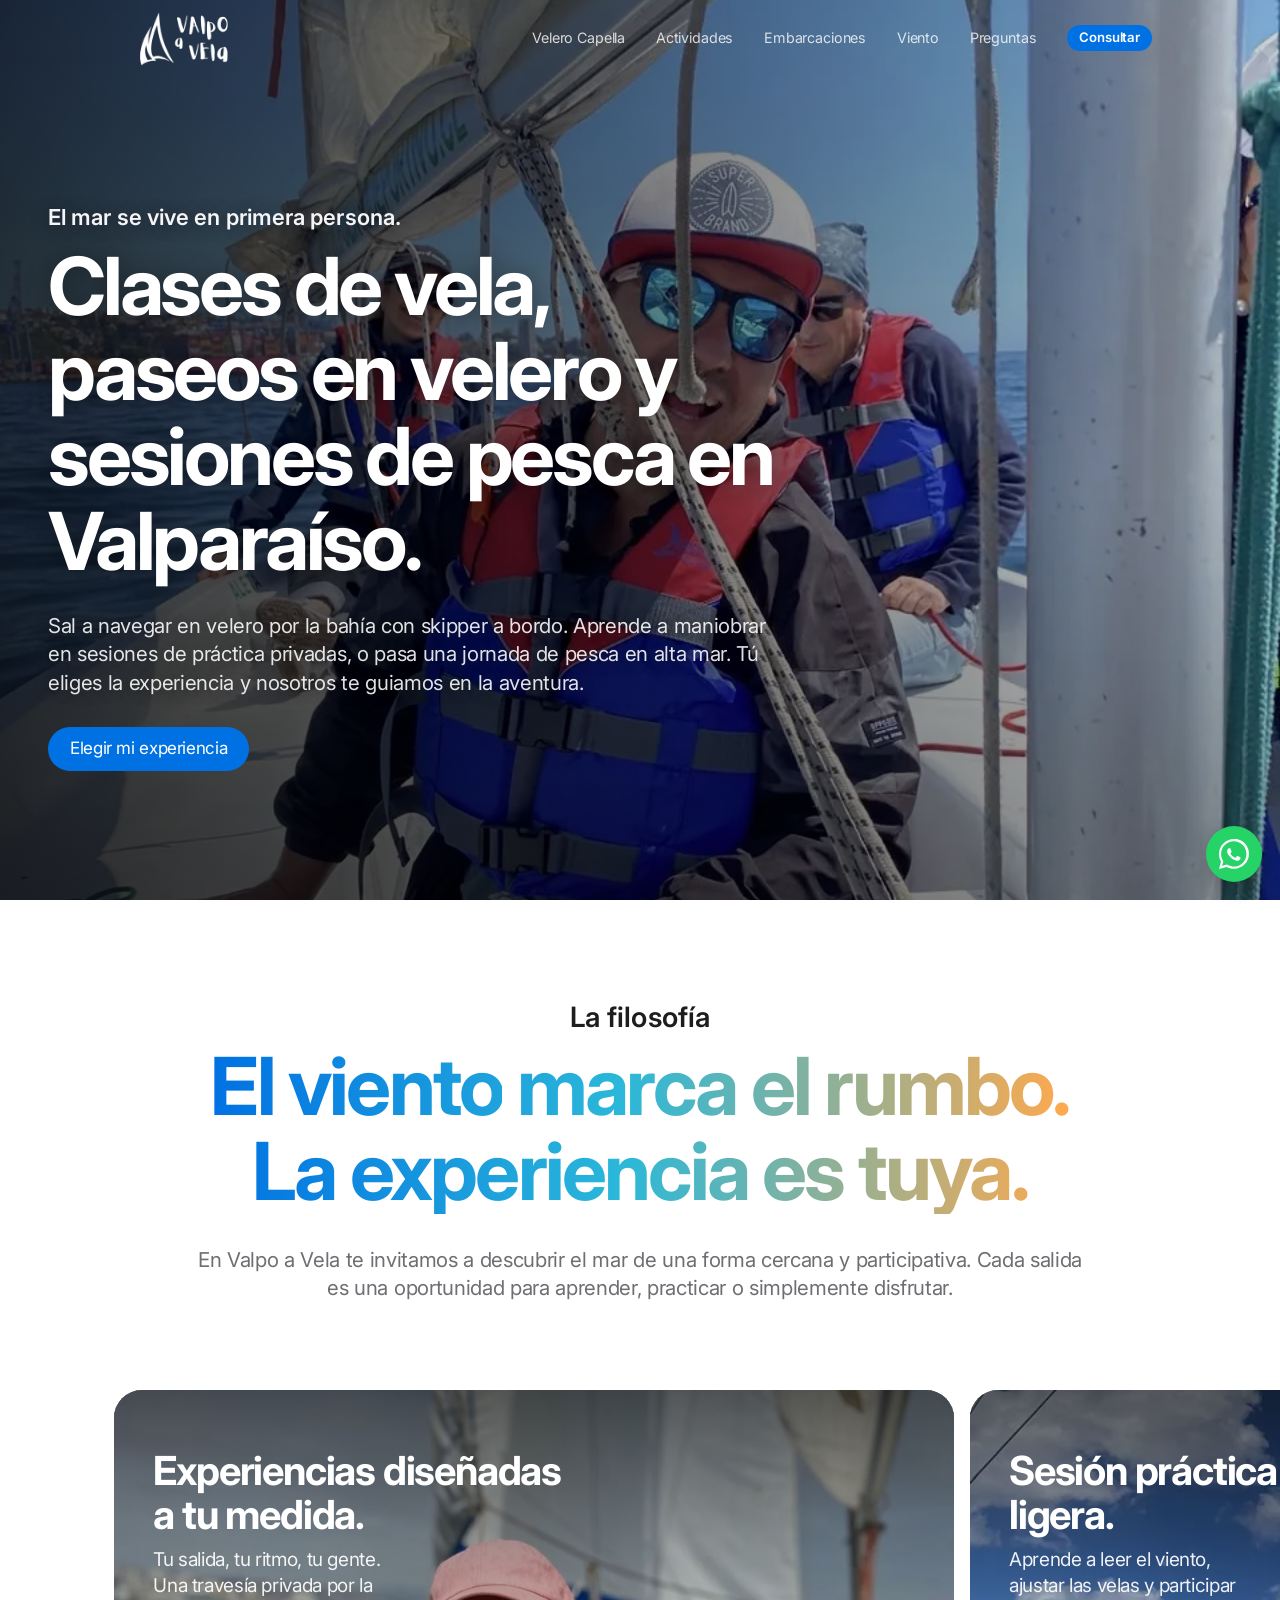
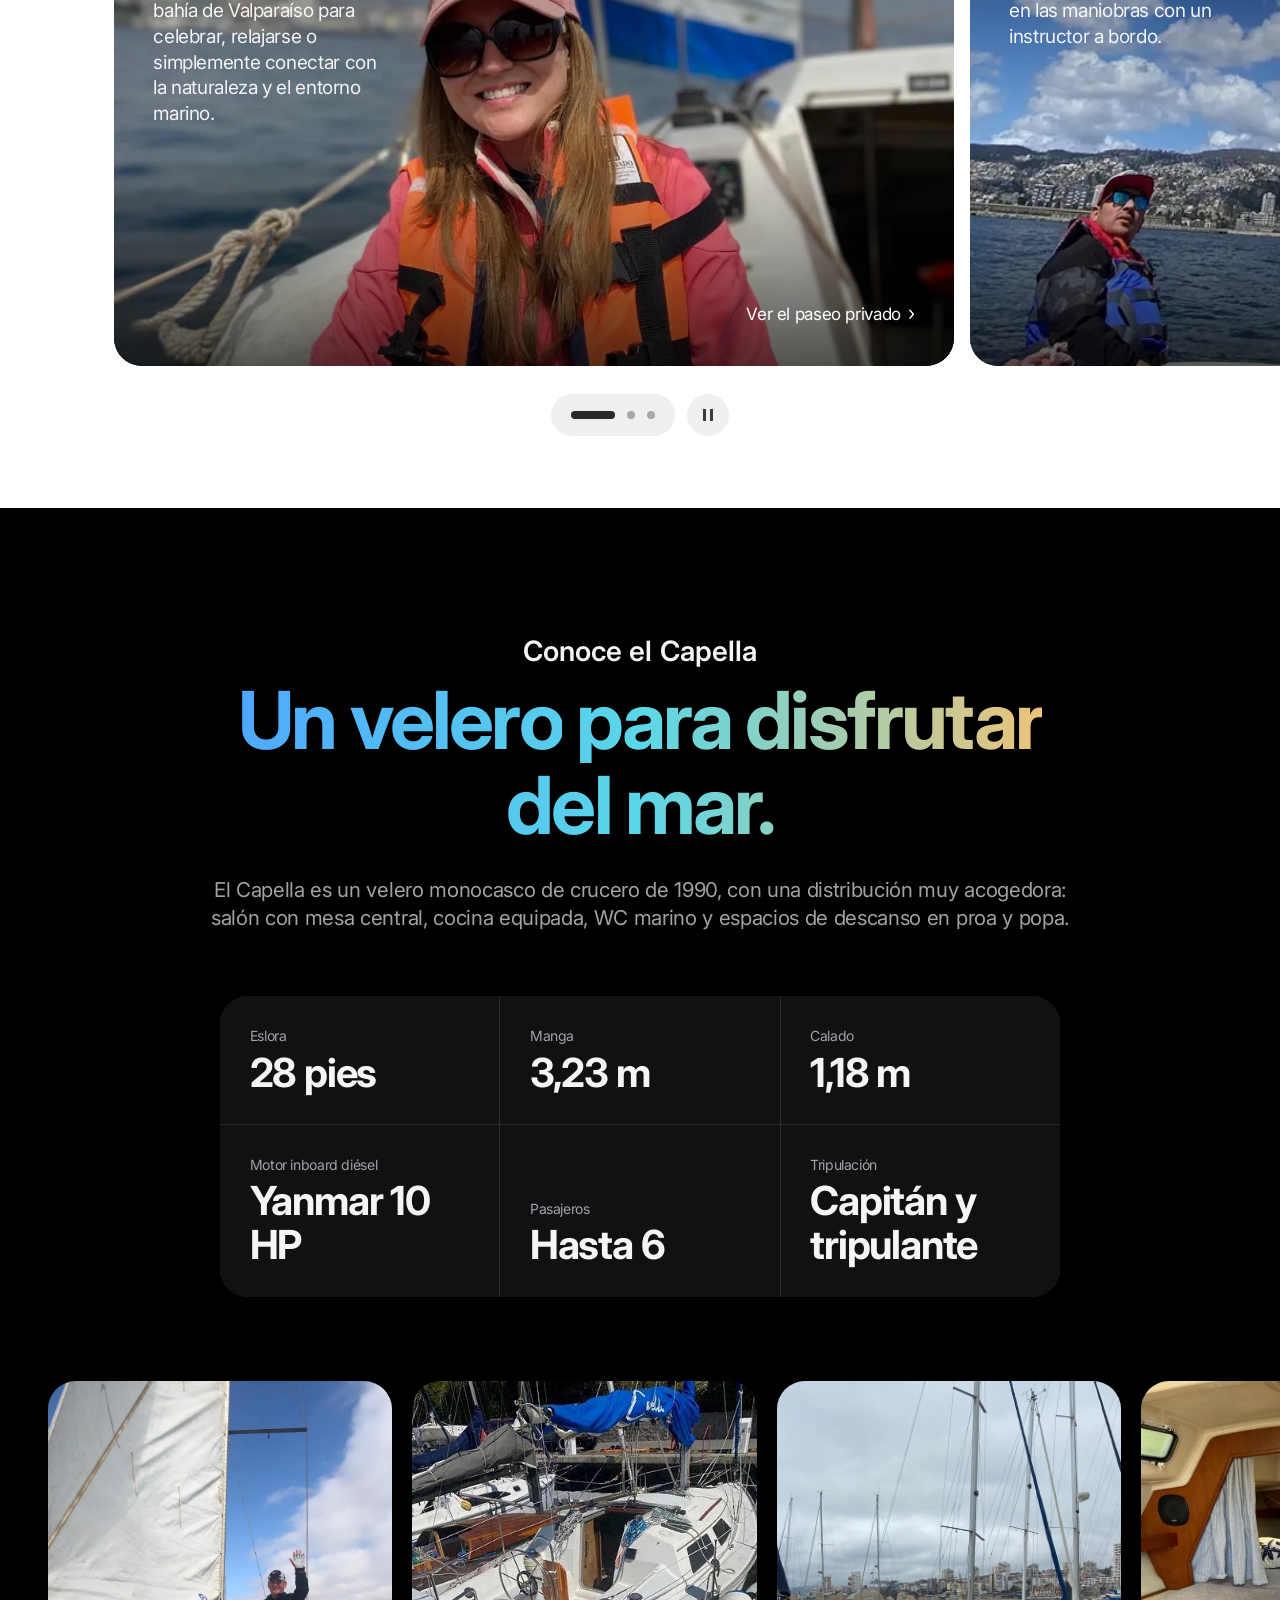
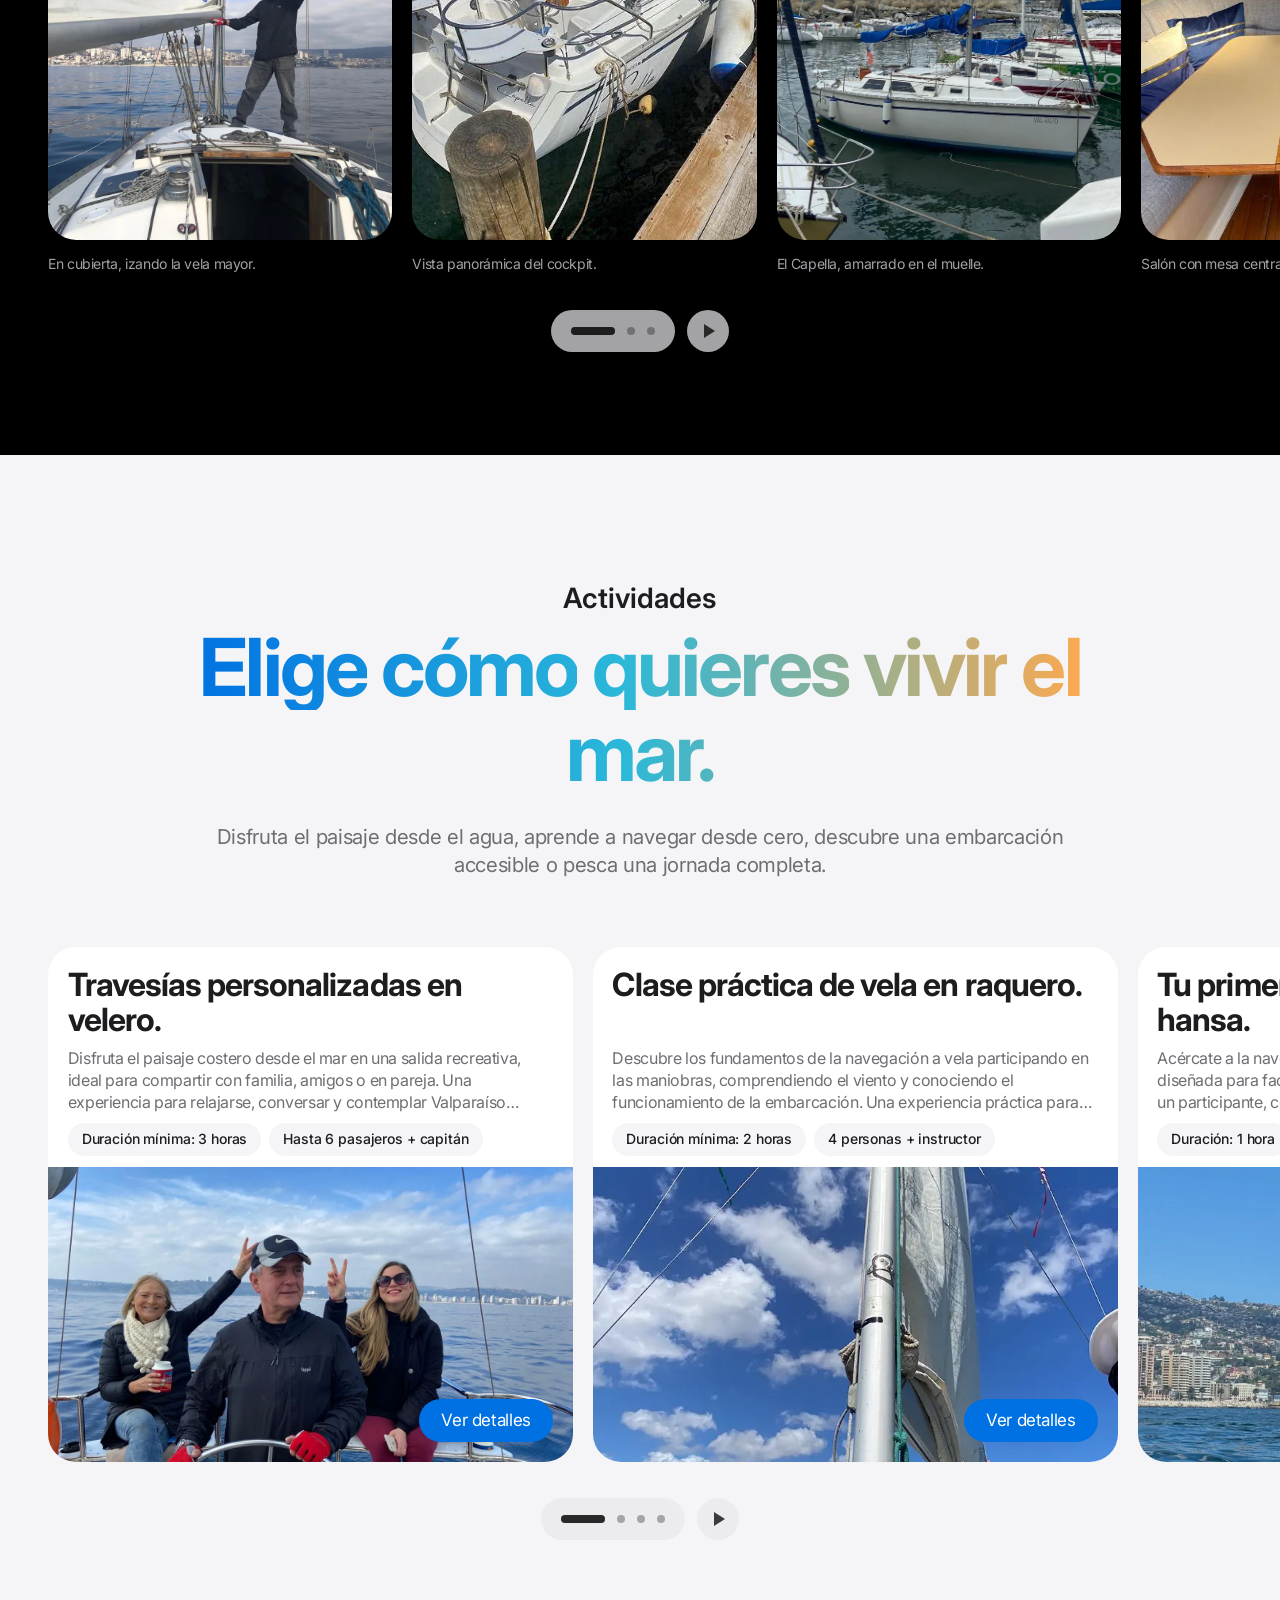
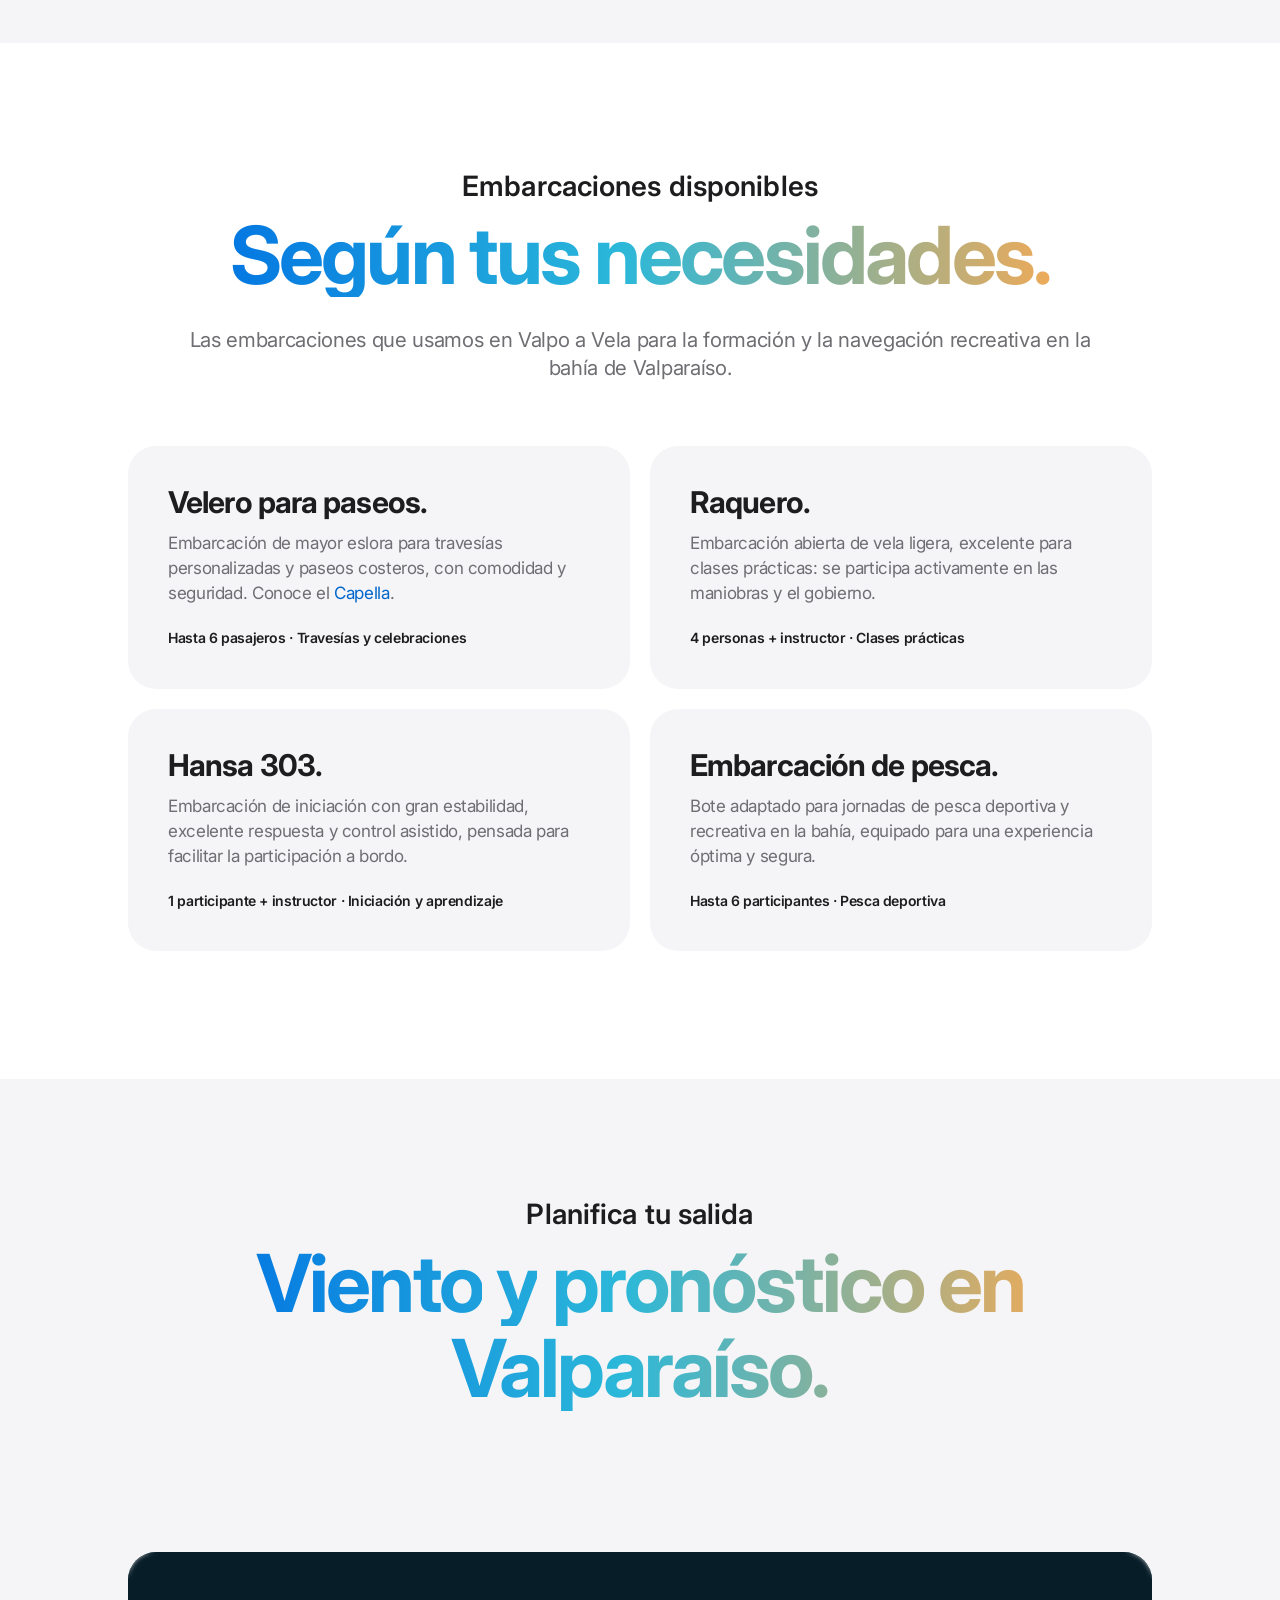
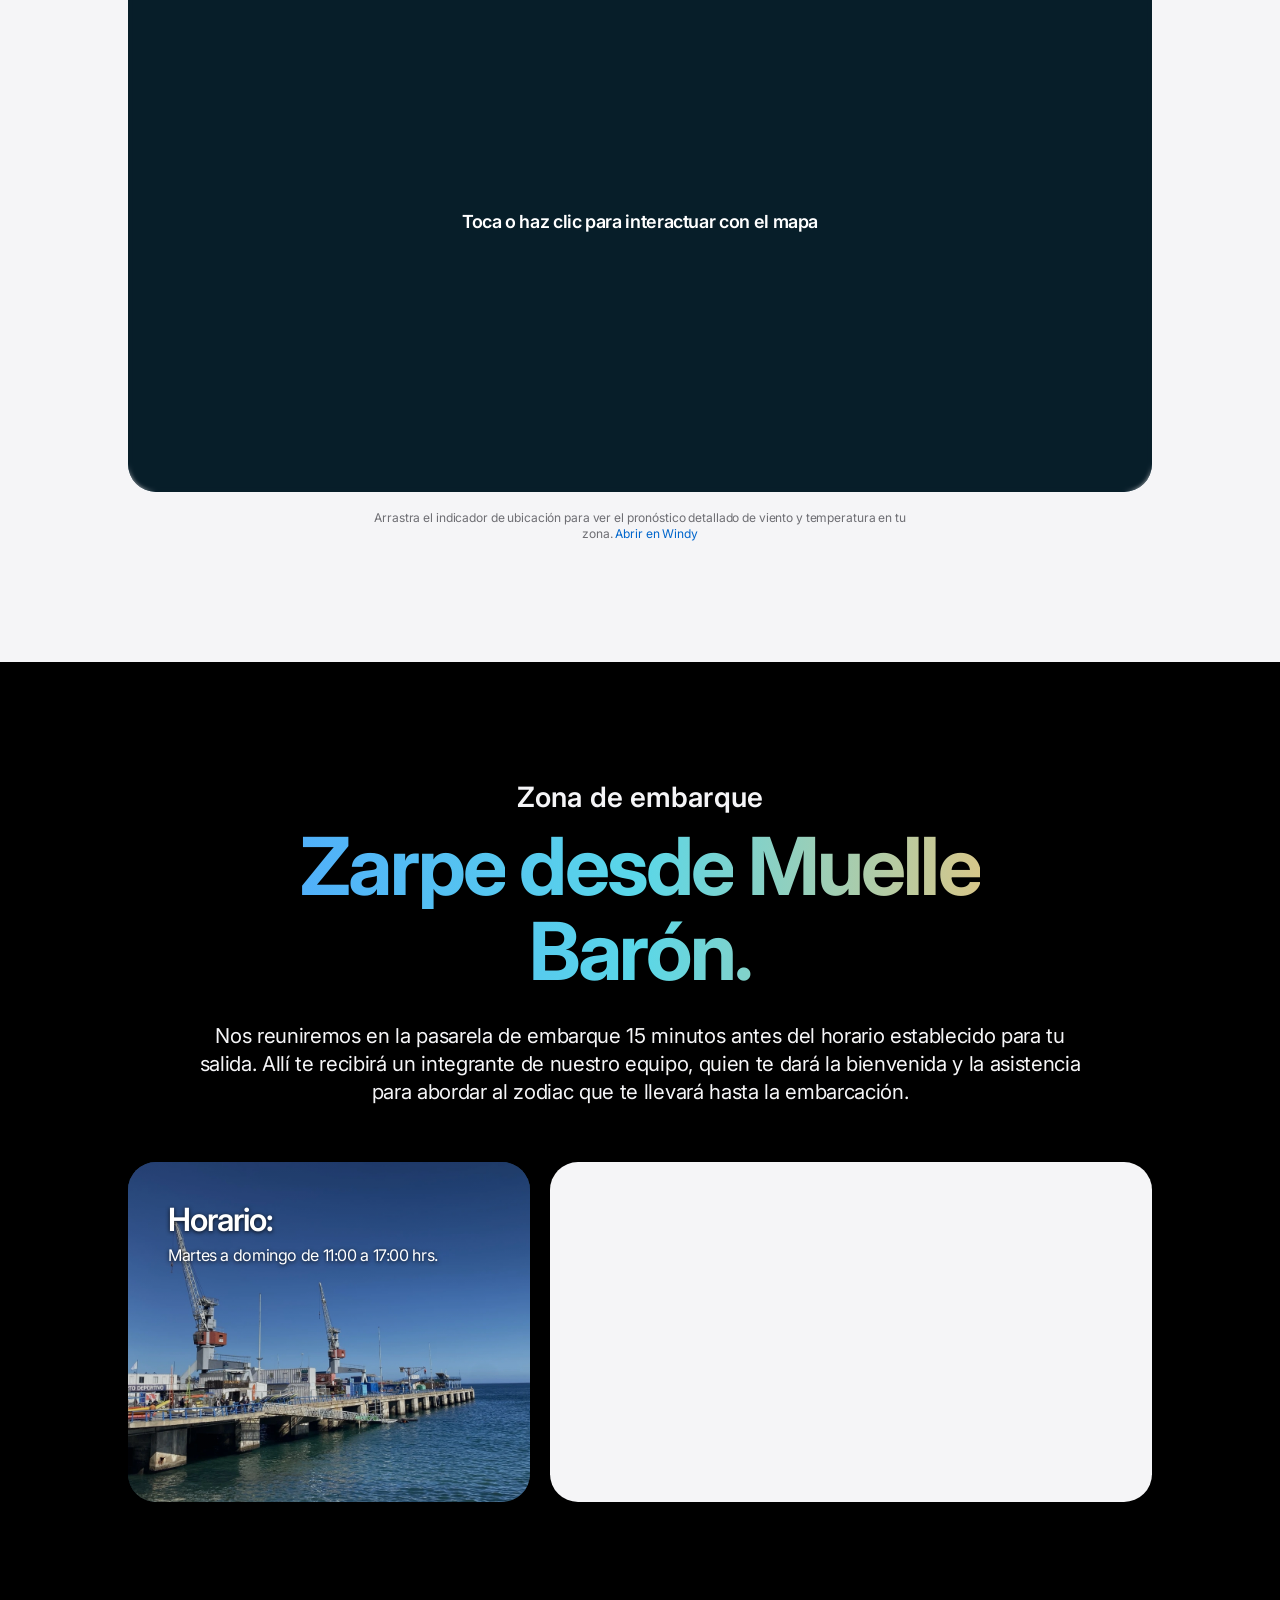
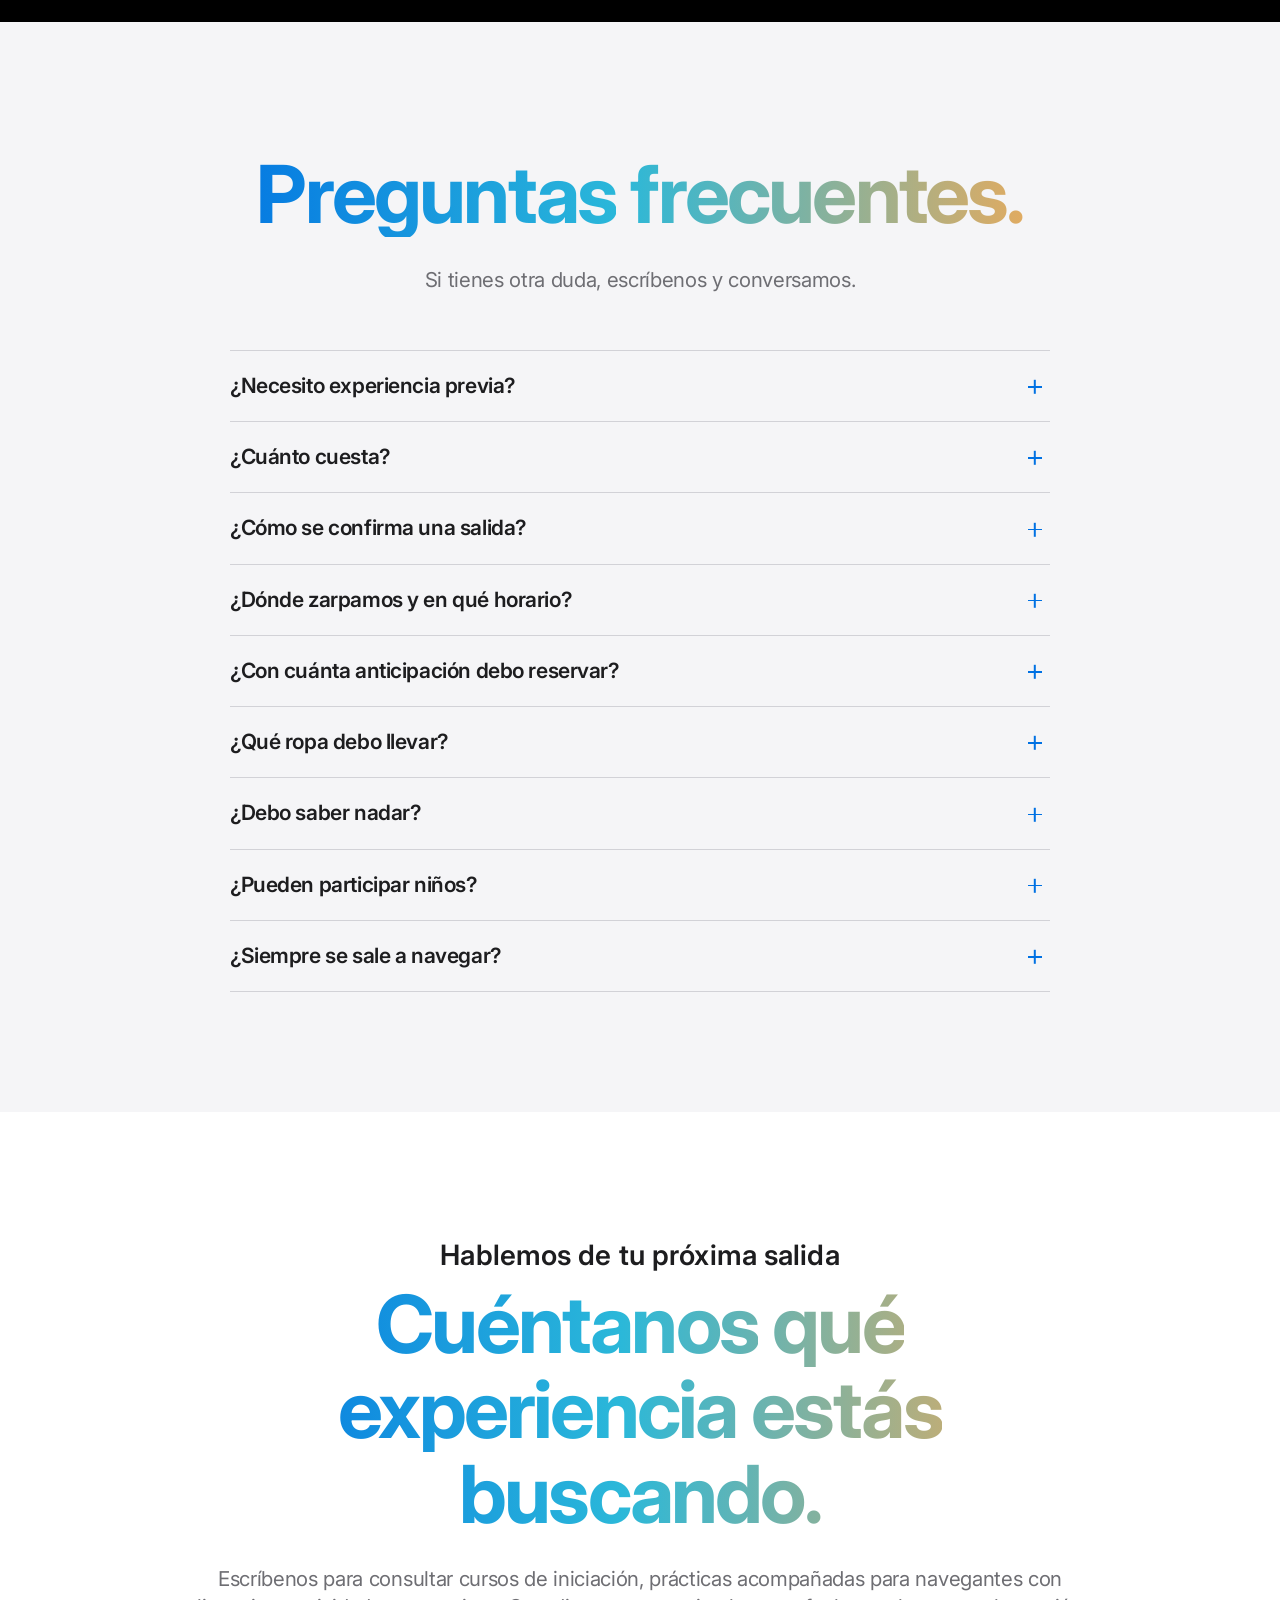
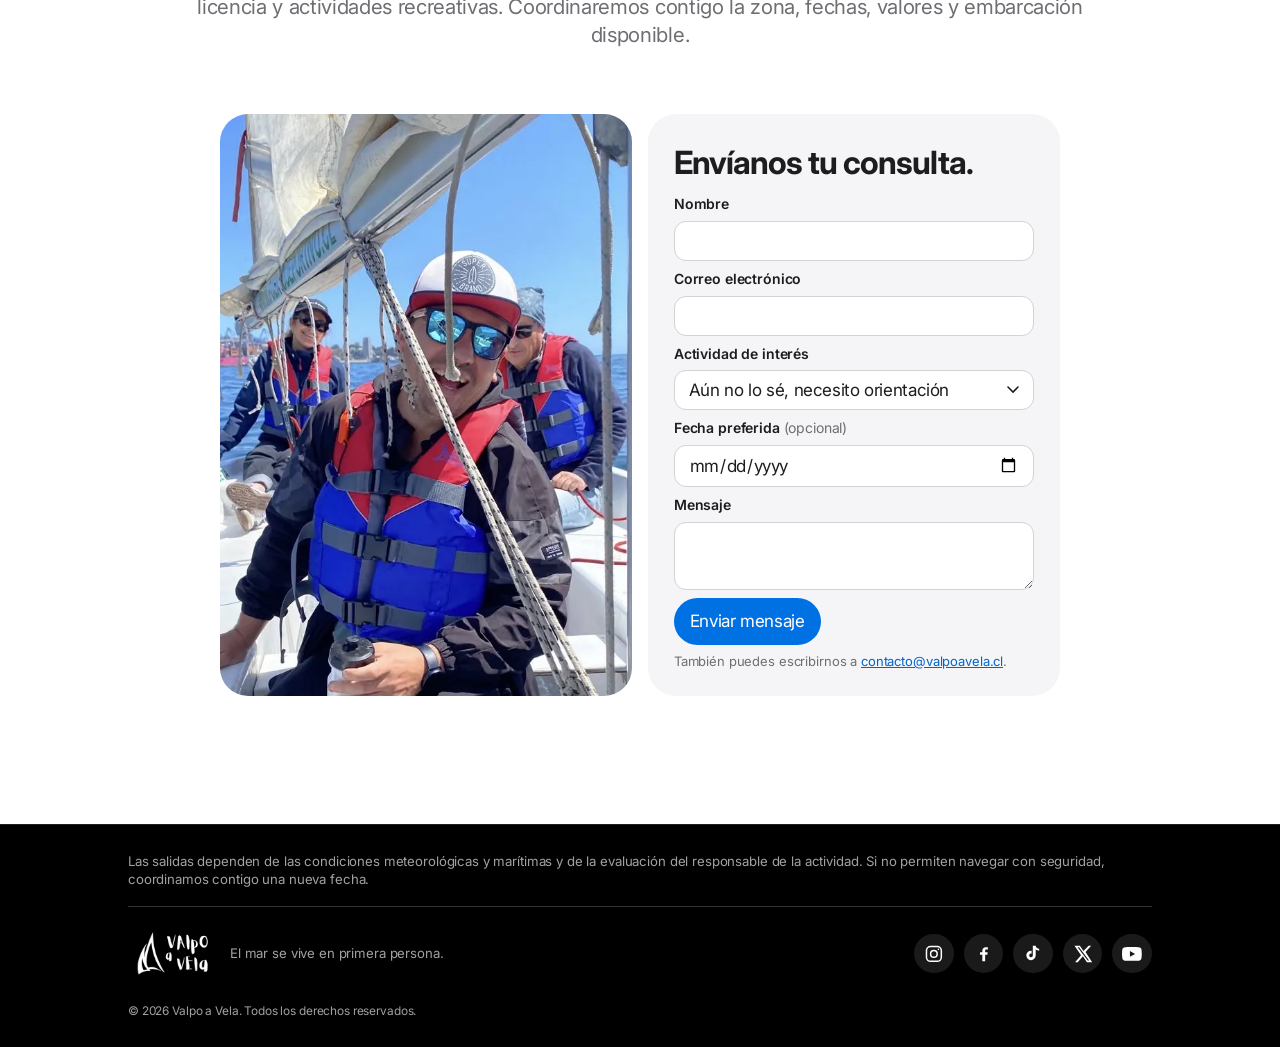
==== index.html @ 7bfa58c9 "ver14.1-SEO-paginas-separadas" ====
<!doctype html>
<html lang="es">
  <head>
    <!-- Google tag (gtag.js) -->
    <script
      async
      src="https://www.googletagmanager.com/gtag/js?id=G-HR84KEQXGP"
    ></script>
    <script>
      window.dataLayer = window.dataLayer || [];
      function gtag() {
        dataLayer.push(arguments);
      }
      gtag("js", new Date());
      gtag("config", "G-HR84KEQXGP");
    </script>
    <meta charset="utf-8" />
    <meta
      name="viewport"
      content="width=device-width, initial-scale=1, viewport-fit=cover"
    />
    <script>
      if (location.hash === "#contacto") {
        const root = document.documentElement;
        root.style.scrollBehavior = "auto";
        window.addEventListener(
          "pageshow",
          function () {
            if (location.hash === "#contacto") {
              document
                .getElementById("contacto")
                .scrollIntoView({ behavior: "instant" });
            }
            requestAnimationFrame(function () {
              root.style.removeProperty("scroll-behavior");
            });
          },
          { once: true },
        );
      }
    </script>
    <meta name="theme-color" content="#ffffff" />
    <meta
      name="description"
      content="Experiencias a vela en Valparaíso: clases prácticas en raquero, navegación acompañada para patrones, paseos recreativos y pesca. Zarpe desde Muelle Barón."
    />
    <link rel="preconnect" href="https://fonts.googleapis.com" />
    <link rel="preconnect" href="https://fonts.gstatic.com" crossorigin />
    <link
      href="https://fonts.googleapis.com/css2?family=Inter:wght@400;500;600;700&display=swap"
      rel="stylesheet"
    />
    <link rel="stylesheet" href="style.css" />
    <title>Valpo a Vela | Clases de vela y paseos en Valparaíso</title>
    <link rel="canonical" href="https://valpoavela.cl/" />
    <meta
      property="og:title"
      content="Valpo a Vela | Clases de vela y paseos en Valparaíso"
    />
    <meta
      property="og:description"
      content="Experiencias a vela en Valparaíso: clases prácticas en raquero, navegación acompañada para patrones, paseos recreativos y pesca. Zarpe desde Muelle Barón."
    />
    <meta property="og:type" content="website" />
    <meta property="og:url" content="https://valpoavela.cl/" />
    <meta
      property="og:image"
      content="https://valpoavela.cl/fotos/portada.webp"
    />
    <meta property="og:locale" content="es_CL" />
    <meta name="twitter:card" content="summary_large_image" />
    <script type="application/ld+json">
      {
        "@context": "https://schema.org",
        "@type": "LocalBusiness",
        "@id": "https://valpoavela.cl/#valpo-a-vela",
        "name": "Valpo a Vela",
        "description": "Experiencias a vela en Valparaíso: clases prácticas en raquero, navegación acompañada para patrones, paseos recreativos y pesca. Zarpe desde Muelle Barón.",
        "url": "https://valpoavela.cl/",
        "email": "contacto@valpoavela.cl",
        "telephone": "+56993145696",
        "address": {
          "@type": "PostalAddress",
          "streetAddress": "Muelle Barón",
          "addressLocality": "Valparaíso",
          "addressCountry": "CL"
        },
        "openingHours": "Tu-Su 11:00-17:00",
        "image": "https://valpoavela.cl/fotos/portada.webp",
        "hasOfferCatalog": {
          "@type": "OfferCatalog",
          "name": "Actividades de Valpo a Vela",
          "itemListElement": [
            {
              "@type": "Offer",
              "itemOffered": { "@type": "Service", "name": "Paseo en velero" }
            },
            {
              "@type": "Offer",
              "itemOffered": { "@type": "Service", "name": "Clase en raquero" }
            },
            {
              "@type": "Offer",
              "itemOffered": {
                "@type": "Service",
                "name": "Experiencia en Hansa"
              }
            },
            {
              "@type": "Offer",
              "itemOffered": { "@type": "Service", "name": "Pesca deportiva" }
            },
            {
              "@type": "Offer",
              "itemOffered": { "@type": "Service", "name": "Práctica asistida" }
            }
          ]
        }
      }
    </script>
    <link rel="icon" type="image/png" sizes="64x64" href="fotos/favicon.png" />
    <link rel="apple-touch-icon" href="fotos/favicon.png" />
  </head>
  <body>
    <a class="skip" href="#contenido">Saltar al contenido</a>

    <!-- NAVEGACIÓN -->
    <header class="nav" id="nav">
      <div class="nav-in">
        <a class="nav-brand" href="#inicio" aria-label="Valpo a Vela, inicio">
          <img
            src="fotos/vela.webp"
            alt="Valpo a Vela"
            width="1024"
            height="512"
            decoding="async"
          />
        </a>
        <nav class="nav-links" aria-label="Principal">
          <a href="#capella">Velero Capella</a>
          <a href="#actividades">Actividades</a>
          <a href="#embarcaciones">Embarcaciones</a>
          <a href="#clima">Viento</a>
          <a href="#preguntas">Preguntas</a>
          <a class="pill pill-sm" href="#contacto">Consultar</a>
        </nav>
        <button
          class="nav-toggle"
          id="navToggle"
          type="button"
          aria-expanded="false"
          aria-controls="drawer"
          aria-label="Abrir menú"
        >
          <span></span><span></span>
        </button>
      </div>
    </header>
    <div class="drawer" id="drawer" hidden>
      <a href="#capella">Velero Capella</a>
      <a href="#actividades">Actividades</a>
      <a href="#embarcaciones">Embarcaciones</a>
      <a href="#clima">Viento</a>
      <a href="#preguntas">Preguntas frecuentes</a>
      <a href="#contacto">Contacto</a>
    </div>

    <main id="contenido" tabindex="-1">
      <!-- PORTADA -->
      <section class="hero" id="inicio">
        <div class="hero-text">
          <p class="eyebrow rv">El mar se vive en primera persona.</p>
          <h1 class="grad rv" style="--d: 1">
            Clases de vela, paseos en velero y sesiones de pesca en Valparaíso.
          </h1>
          <p class="lede rv" style="--d: 2">
            Sal a navegar en velero por la bahía con skipper a bordo. Aprende a
            maniobrar en sesiones de práctica privadas, o pasa una jornada de
            pesca en alta mar. Tú eliges la experiencia y nosotros te guiamos en
            la aventura.
          </p>
          <p class="hero-links rv" style="--d: 3">
            <a class="pill" href="#actividades">Elegir mi experiencia</a>
          </p>
        </div>
        <div class="hero-media" id="heroMedia">
          <video
            class="hero-video"
            autoplay
            loop
            muted
            playsinline
            preload="metadata"
            poster="fotos/portada.webp"
            aria-hidden="true"
          >
            <source src="videos/video-web.mp4" type="video/mp4" />
          </video>
        </div>
      </section>

      <!-- DESTACADOS (carrusel) -->
      <section class="highlights" id="destacados" aria-labelledby="hl-title">
        <!-- FILOSOFÍA -->
        <section class="statement" id="filosofia">
          <p class="eyebrow rv">La filosofía</p>
          <p class="statement-text grad" id="statementText">
            El viento marca el rumbo.<br class="statement-break" />
            La experiencia es tuya.
          </p>
          <p class="lede center rv">
            En Valpo a Vela te invitamos a descubrir el mar de una forma cercana
            y participativa. Cada salida es una oportunidad para aprender,
            practicar o simplemente disfrutar.
          </p>
        </section>
        <div
          class="hl-track"
          id="hlTrack"
          tabindex="0"
          aria-label="Experiencias destacadas"
        >
          <article class="hl-card" aria-label="1 de 3">
            <img
              class="hl-charter-photo"
              src="fotos/capella-02.webp"
              alt="Pasajera disfrutando un paseo en velero por la bahía"
              width="960"
              height="1280"
              loading="eager"
              decoding="async"
            />
            <div class="hl-text">
              <h3 class="hl-title-charter">
                <span class="hl-title-charter-start"
                  >Experiencias <span>diseñadas</span></span
                >
                <span class="hl-title-charter-end">a tu medida.</span>
              </h3>
              <p>
                Tu salida, tu ritmo, tu gente. Una travesía privada por la bahía
                de Valparaíso para celebrar, relajarse o simplemente conectar
                con la naturaleza y el entorno marino.
              </p>
              <a class="arrow-link light" href="/paseo-en-velero/"
                >Ver el paseo privado</a
              >
            </div>
          </article>
          <article class="hl-card" aria-label="2 de 3">
            <img
              class="hl-raquero-photo"
              src="fotos/practicando-1.webp"
              alt="Alumnos con chaleco a bordo del raquero"
              width="720"
              height="1280"
              loading="eager"
              decoding="async"
            />
            <div class="hl-text">
              <h3>Sesión práctica de vela ligera.</h3>
              <p>
                Aprende a leer el viento, ajustar las velas y participar en las
                maniobras con un instructor a bordo.
              </p>
              <a class="arrow-link light" href="/clase-de-vela/"
                >Ver la clase práctica</a
              >
            </div>
          </article>
          <article class="hl-card" aria-label="3 de 3">
            <img
              src="fotos/pesca-deportiva.webp"
              alt="Pasajera a bordo con el mar abierto de la bahía al fondo"
              width="768"
              height="1024"
              loading="eager"
              decoding="async"
            />
            <div class="hl-text">
              <h3>Lanza tu línea con pescadores de la zona.</h3>
              <p>
                Vive una jornada de pesca grupal en Valparaíso, guiada por un
                capitán que sabe dónde y cuándo pican. Más tiempo pescando,
                menos tiempo buscando.
              </p>
              <a class="arrow-link light" href="/pesca-deportiva/"
                >Ver salidas de pesca</a
              >
            </div>
          </article>
        </div>
        <div class="hl-controls">
          <div
            class="hl-dots"
            id="hlDots"
            role="tablist"
            aria-label="Elegir experiencia"
          ></div>
          <button
            class="hl-play"
            id="hlPlay"
            type="button"
            aria-label="Pausar reproducción automática"
          >
            <span></span>
          </button>
        </div>
      </section>

      <!-- CAPELLA -->
      <section class="feature dark" id="capella">
        <header class="sec-head">
          <p class="eyebrow rv">Conoce el Capella</p>
          <h2 class="grad rv" style="--d: 1">
            Un velero para disfrutar del mar.
          </h2>
          <p class="lede rv" style="--d: 2">
            El Capella es un velero monocasco de crucero de 1990, con una
            distribución muy acogedora: salón con mesa central, cocina equipada,
            WC marino y espacios de descanso en proa y popa.
          </p>
        </header>
        <dl class="specs">
          <div class="rv">
            <dd>28 pies</dd>
            <dt>Eslora</dt>
          </div>
          <div class="rv" style="--d: 1">
            <dd>3,23 m</dd>
            <dt>Manga</dt>
          </div>
          <div class="rv" style="--d: 2">
            <dd>1,18 m</dd>
            <dt>Calado</dt>
          </div>
          <div class="rv" style="--d: 3">
            <dd>Yanmar 10 HP</dd>
            <dt>Motor inboard diésel</dt>
          </div>
          <div class="rv" style="--d: 4">
            <dd>Hasta 6</dd>
            <dt>Pasajeros</dt>
          </div>
          <div class="rv" style="--d: 5">
            <dd>Capitán y tripulante</dd>
            <dt>Tripulación</dt>
          </div>
        </dl>
        <div class="scroller" data-scroller>
          <div class="track">
            <figure class="gcard">
              <img
                src="fotos/capella-04.webp"
                alt="Tripulante en cubierta junto a la vela desplegada del Capella"
                width="960"
                height="1280"
                loading="eager"
                decoding="async"
              />
              <figcaption>En cubierta, izando la vela mayor.</figcaption>
            </figure>
            <figure class="gcard">
              <img
                src="fotos/ficha-08.webp"
                alt="Cockpit y cubierta del velero Capella"
                width="435"
                height="580"
                loading="eager"
                decoding="async"
              />
              <figcaption>Vista panorámica del cockpit.</figcaption>
            </figure>
            <figure class="gcard">
              <img
                src="fotos/ficha-06.webp"
                alt="Velero Capella amarrado en el muelle"
                width="720"
                height="1280"
                loading="eager"
                decoding="async"
              />
              <figcaption>El Capella, amarrado en el muelle.</figcaption>
            </figure>
            <figure class="gcard">
              <img
                src="fotos/ficha-09.webp"
                alt="Salón principal del Capella con mesa central"
                width="561"
                height="748"
                loading="eager"
                decoding="async"
              />
              <figcaption>Salón con mesa central desplegable.</figcaption>
            </figure>
            <figure class="gcard">
              <img
                src="fotos/ficha-10.webp"
                alt="Cocina de dos quemadores del velero Capella"
                width="436"
                height="582"
                loading="eager"
                decoding="async"
              />
              <figcaption>Cocina equipada con dos quemadores.</figcaption>
            </figure>
          </div>
        </div>
        <div class="hl-controls" data-scroll-indicator hidden>
          <div
            class="hl-dots"
            role="group"
            aria-label="Posición en la galería"
          ></div>
          <button
            class="hl-play is-paused"
            type="button"
            aria-label="Iniciar reproducción automática"
          >
            <span></span>
          </button>
        </div>
      </section>

      <!-- ACTIVIDADES -->
      <section class="feature" id="actividades">
        <header class="sec-head">
          <p class="eyebrow rv">Actividades</p>
          <h2 class="grad rv" style="--d: 1">
            Elige cómo quieres vivir el mar.
          </h2>
          <p class="lede rv" style="--d: 2">
            Disfruta el paisaje desde el agua, aprende a navegar desde cero,
            descubre una embarcación accesible o pesca una jornada completa.
          </p>
        </header>

        <div class="scroller" data-scroller>
          <div class="track">
            <article class="fcard" id="yate">
              <div class="fcard-body">
                <h3>Travesías personalizadas en velero.</h3>
                <p>
                  Disfruta el paisaje costero desde el mar en una salida
                  recreativa, ideal para compartir con familia, amigos o en
                  pareja. Una experiencia para relajarse, conversar y contemplar
                  Valparaíso desde otra perspectiva.
                </p>
                <ul class="chips">
                  <li>Duración mínima: 3 horas</li>
                  <li>Hasta 6 pasajeros + capitán</li>
                </ul>
              </div>
              <div class="fcard-media">
                <img
                  class="fcard-img"
                  src="fotos/capella-03.webp"
                  alt="Pasajeros disfrutando un paseo a bordo del Capella en la bahía de Valparaíso"
                  width="1280"
                  height="720"
                  loading="eager"
                  decoding="async"
                />
                <a
                  class="pill fcard-details"
                  href="/paseo-en-velero/"
                  data-activity-modal="activity-yate"
                >
                  Ver detalles
                </a>
              </div>
            </article>

            <article class="fcard" id="raquero">
              <div class="fcard-body">
                <h3>Clase práctica de vela en raquero.</h3>
                <p>
                  Descubre los fundamentos de la navegación a vela participando
                  en las maniobras, comprendiendo el viento y conociendo el
                  funcionamiento de la embarcación. Una experiencia práctica
                  para dar tus primeros pasos en el mar.
                </p>
                <ul class="chips">
                  <li>Duración mínima: 2 horas</li>
                  <li>4 personas + instructor</li>
                </ul>
              </div>
              <div class="fcard-media">
                <img
                  class="fcard-img"
                  src="fotos/practicando-1.webp"
                  alt="Alumnos con chaleco a bordo del raquero, con el mástil y la costa de Valparaíso"
                  width="720"
                  height="1280"
                  loading="eager"
                  decoding="async"
                />
                <a
                  class="pill fcard-details"
                  href="/clase-de-vela/"
                  data-activity-modal="activity-raquero"
                >
                  Ver detalles
                </a>
              </div>
            </article>

            <article class="fcard" id="hansa">
              <div class="fcard-body">
                <h3>Tu primera experiencia en un hansa.</h3>
                <p>
                  Acércate a la navegación en una embarcación de iniciación
                  diseñada para facilitar la participación a bordo. Con un
                  instructor y un participante, conocerás las nociones básicas
                  de navegación, las principales maniobras y el funcionamiento
                  de un velero. Una experiencia personalizada, con especial
                  atención a la accesibilidad.
                </p>
                <ul class="chips">
                  <li>Duración: 1 hora</li>
                  <li>1 participante + instructor</li>
                </ul>
              </div>
              <div class="fcard-media">
                <img
                  class="fcard-img"
                  src="fotos/hansa.webp"
                  alt="Velero Hansa 303 de vela naranja navegando frente a los cerros de Valparaíso"
                  width="1400"
                  height="1400"
                  loading="eager"
                  decoding="async"
                />
                <a
                  class="pill fcard-details"
                  href="/vela-inclusiva-hansa/"
                  data-activity-modal="activity-hansa"
                >
                  Ver detalles
                </a>
              </div>
            </article>

            <article class="fcard" id="pesca">
              <div class="fcard-body">
                <h3>Salidas de pesca deportiva y recreativa.</h3>
                <p>
                  Vive una jornada en el mar enfocada en la pesca: una salida
                  deportiva, centrada en la experiencia y la técnica, o una
                  jornada recreativa para disfrutar de la actividad y del
                  entorno marino. Modalidad y condiciones se coordinan
                  previamente.
                </p>
                <ul class="chips">
                  <li>Salidas de 3 o 5 horas</li>
                  <li>Salidas privadas y grupales</li>
                </ul>
              </div>
              <div class="fcard-media">
                <img
                  class="fcard-img"
                  src="fotos/pesca1.webp"
                  alt="Pasajera a bordo con el mar abierto de la bahía al fondo"
                  width="768"
                  height="1024"
                  loading="eager"
                  decoding="async"
                />
                <a
                  class="pill fcard-details"
                  href="/pesca-deportiva/"
                  data-activity-modal="activity-pesca"
                >
                  Ver detalles
                </a>
              </div>
            </article>

            <article class="fcard" id="practica">
              <div class="fcard-body">
                <h3>Práctica asistida para navegantes con licencia</h3>
                <p>
                  Gana confianza y experiencia a bordo con un instructor que te
                  acompaña. Elige qué quieres reforzar, desde el timón y las
                  velas hasta el clima y las cartas náuticas, y prepárate para
                  salir a navegar con seguridad.
                </p>
                <ul class="chips">
                  <li>Para navegantes con licencia</li>
                  <li>Práctica personalizada</li>
                </ul>
              </div>
              <div class="fcard-media">
                <img
                  class="fcard-img"
                  src="fotos/practica-asistida.webp"
                  alt="Dos navegantes con chalecos salvavidas a bordo de un velero"
                  width="2648"
                  height="1548"
                  loading="eager"
                  decoding="async"
                />
                <a class="pill fcard-details" href="/practica-asistida/">
                  Ver detalles
                </a>
              </div>
            </article>
          </div>
        </div>
        <div class="hl-controls" data-scroll-indicator hidden>
          <div
            class="hl-dots"
            role="group"
            aria-label="Posición en actividades"
          ></div>
          <button
            class="hl-play is-paused"
            type="button"
            aria-label="Iniciar reproducción automática"
          >
            <span></span>
          </button>
        </div>
      </section>

      <!-- EMBARCACIONES -->
      <section class="boats" id="embarcaciones">
        <header class="sec-head">
          <p class="eyebrow rv">Embarcaciones disponibles</p>
          <h2 class="grad rv" style="--d: 1">Según tus necesidades.</h2>
          <p class="lede rv" style="--d: 2">
            Las embarcaciones que usamos en Valpo a Vela para la formación y la
            navegación recreativa en la bahía de Valparaíso.
          </p>
        </header>
        <div class="boat-grid">
          <article class="bcard rv" id="embarcacion-yate">
            <h3>Velero para paseos.</h3>
            <p>
              Embarcación de mayor eslora para travesías personalizadas y paseos
              costeros, con comodidad y seguridad. Conoce el
              <a class="text-link" href="#capella">Capella</a>.
            </p>
            <p class="meta">Hasta 6 pasajeros · Travesías y celebraciones</p>
          </article>
          <article class="bcard rv" style="--d: 1" id="embarcacion-raquero">
            <h3>Raquero.</h3>
            <p>
              Embarcación abierta de vela ligera, excelente para clases
              prácticas: se participa activamente en las maniobras y el
              gobierno.
            </p>
            <p class="meta">4 personas + instructor · Clases prácticas</p>
          </article>
          <article class="bcard rv" style="--d: 2" id="embarcacion-hansa">
            <h3>Hansa 303.</h3>
            <p>
              Embarcación de iniciación con gran estabilidad, excelente
              respuesta y control asistido, pensada para facilitar la
              participación a bordo.
            </p>
            <p class="meta">
              1 participante + instructor · Iniciación y aprendizaje
            </p>
          </article>
          <article class="bcard rv" style="--d: 3" id="embarcacion-pesca">
            <h3>Embarcación de pesca.</h3>
            <p>
              Bote adaptado para jornadas de pesca deportiva y recreativa en la
              bahía, equipado para una experiencia óptima y segura.
            </p>
            <p class="meta">Hasta 6 participantes · Pesca deportiva</p>
          </article>
        </div>
      </section>

      <!-- VIENTO -->
      <section class="wind" id="clima">
        <header class="sec-head">
          <p class="eyebrow rv">Planifica tu salida</p>
          <h2 class="grad rv" style="--d: 1">
            Viento y pronóstico en Valparaíso.
          </h2>
          <p class="lede rv" style="--d: 2">
            Consulta el mapa del viento antes de tu salida. Previo al zarpe,
            confirmamos siempre las condiciones reales en la bahía.
          </p>
        </header>
        <div class="wind-card rv" id="windWrap">
          <iframe
            class="wind-map"
            title="Mapa del viento en Valparaíso"
            loading="lazy"
            src="https://embed.windy.com/embed2.html?lat=-33.047&lon=-71.613&detailLat=-33.047&detailLon=-71.613&width=650&height=420&zoom=9&level=surface&overlay=wind&product=ecmwf&menu=&message=true&marker=true&calendar=now&pressure=true&type=map&location=coordinates&metricWind=kt&metricTemp=%C2%B0C"
          ></iframe>
          <button class="wind-cover" id="windCover" type="button">
            Toca o haz clic para interactuar con el mapa
          </button>
        </div>
        <p class="fine center">
          Arrastra el indicador de ubicación para ver el pronóstico detallado de
          viento y temperatura en tu zona.
          <a
            class="text-link"
            href="https://www.windy.com/-33.047/-71.613?wind,-33.047,-71.613,10"
            target="_blank"
            rel="noopener"
            >Abrir en Windy</a
          >
        </p>
      </section>

      <!-- ZARPE -->
      <section class="harbor dark" id="datos-zarpe">
        <header class="sec-head">
          <p class="eyebrow rv">Zona de embarque</p>
          <h2 class="grad rv" style="--d: 1">Zarpe desde Muelle Barón.</h2>
          <p class="lede rv" style="--d: 2">
            Nos reuniremos en la pasarela de embarque 15 minutos antes del
            horario establecido para tu salida. Allí te recibirá un integrante
            de nuestro equipo, quien te dará la bienvenida y la asistencia para
            abordar al zodiac que te llevará hasta la embarcación.
          </p>
        </header>
        <div class="harbor-grid">
          <dl class="harbor-facts rv">
            <div>
              <dt>Horario:</dt>
              <dd>Martes a domingo de 11:00 a 17:00 hrs.</dd>
            </div>
          </dl>
          <iframe
            class="map rv"
            style="--d: 1"
            title="Mapa de Muelle Barón, Valparaíso"
            loading="lazy"
            src="https://www.google.com/maps?q=Muelle%20Bar%C3%B3n%2C%20Valpara%C3%ADso&output=embed"
          ></iframe>
        </div>
      </section>

      <!-- PREGUNTAS -->
      <section class="faq" id="preguntas">
        <header class="sec-head">
          <h2 class="grad rv">Preguntas frecuentes.</h2>
          <p class="lede rv" style="--d: 1">
            Si tienes otra duda, escríbenos y conversamos.
          </p>
        </header>
        <div class="faq-list rv">
          <details>
            <summary>¿Necesito experiencia previa?</summary>
            <p>
              No necesariamente. Podemos orientarte sobre opciones para
              principiantes. Antes de reservar, consulta el nivel requerido y el
              tipo de embarcación de cada actividad.
            </p>
          </details>
          <details>
            <summary>¿Cuánto cuesta?</summary>
            <p>
              El valor depende de la actividad, la duración y la cantidad de
              personas. Escríbenos con esos datos y te enviamos la cotización
              por WhatsApp.
            </p>
          </details>
          <details>
            <summary>¿Cómo se confirma una salida?</summary>
            <p>
              Escríbenos para consultar fechas, duración, precio, zarpe desde
              Muelle Barón, embarcación y condiciones meteorológicas de la bahía
              de Valparaíso. La salida se confirma una vez acordados esos
              detalles.
            </p>
          </details>
          <details>
            <summary>¿Dónde zarpamos y en qué horario?</summary>
            <p>
              Zarpamos desde Muelle Barón, Valparaíso. Atendemos de martes a
              domingo, de 11:00 a 17:00 hrs.
            </p>
          </details>
          <details>
            <summary>¿Con cuánta anticipación debo reservar?</summary>
            <p>
              Escríbenos con tus fechas preferidas. Mientras antes nos
              contactes, más opciones de horario y de embarcación tendrás.
            </p>
          </details>
          <details>
            <summary>¿Qué ropa debo llevar?</summary>
            <p>
              Depende del clima y de la actividad. Como orientación, lleva ropa
              cómoda, protección solar y una muda o abrigo adecuado. Antes de
              cada salida recibirás indicaciones específicas.
            </p>
          </details>
          <details>
            <summary>¿Debo saber nadar?</summary>
            <p>
              Todas las actividades incluyen chalecos salvavidas. Si no sabes
              nadar o hay algo que debamos considerar, cuéntanoslo al coordinar
              para planificar la salida contigo.
            </p>
          </details>
          <details>
            <summary>¿Pueden participar niños?</summary>
            <p>
              Si van a participar menores de edad, indícanos sus edades al
              escribirnos. La participación se define según la actividad y la
              embarcación.
            </p>
          </details>
          <details>
            <summary>¿Siempre se sale a navegar?</summary>
            <p>
              La salida depende de las condiciones meteorológicas y marítimas y
              de la evaluación del responsable de la actividad. Si las
              condiciones no permiten navegar con seguridad, coordinamos contigo
              una nueva fecha. La fecha y las condiciones se confirman antes de
              embarcar.
            </p>
          </details>
        </div>
      </section>

      <!-- CONTACTO -->
      <section class="contact" id="contacto">
        <header class="sec-head">
          <p class="eyebrow rv">Hablemos de tu próxima salida</p>
          <h2 class="grad rv" style="--d: 1">
            Cuéntanos qué experiencia estás buscando.
          </h2>
          <p class="lede rv" style="--d: 2">
            Escríbenos para consultar cursos de iniciación, prácticas
            acompañadas para navegantes con licencia y actividades recreativas.
            Coordinaremos contigo la zona, fechas, valores y embarcación
            disponible.
          </p>
        </header>
        <div class="contact-grid">
          <div class="contact-photo-frame rv">
            <img
              class="contact-photo"
              src="fotos/portada.webp"
              alt="Tripulantes con chaleco salvavidas a bordo de un velero en la bahía de Valparaíso"
              width="960"
              height="882"
              loading="lazy"
              decoding="async"
            />
          </div>
          <form
            class="form rv"
            style="--d: 1"
            id="contact-form-page"
            action="https://formspree.io/f/mrpqrrar"
            method="post"
          >
            <h3>Envíanos tu consulta.</h3>
            <input
              type="hidden"
              name="subject"
              value="Nuevo mensaje desde valpoavela.cl"
            />
            <div hidden>
              <input
                type="text"
                name="_gotcha"
                tabindex="-1"
                autocomplete="off"
              />
            </div>
            <div class="field">
              <label for="contact-name-page">Nombre</label>
              <input
                id="contact-name-page"
                name="name"
                autocomplete="name"
                required
              />
            </div>
            <div class="field">
              <label for="contact-email-page">Correo electrónico</label>
              <input
                id="contact-email-page"
                name="email"
                type="email"
                autocomplete="email"
                required
              />
            </div>
            <div class="field">
              <label for="contact-activity-page">Actividad de interés</label>
              <select id="contact-activity-page" name="activity">
                <option value="">Aún no lo sé, necesito orientación</option>
                <option value="raquero">
                  Clase práctica de vela en raquero
                </option>
                <option value="hansa">Navegación en velero Hansa</option>
                <option value="yate">Paseo en velero</option>
                <option value="pesca">Salida de pesca</option>
                <option value="practica">
                  Práctica asistida (con licencia)
                </option>
              </select>
            </div>
            <div class="field">
              <label for="contact-date-page"
                >Fecha preferida <span class="opt">(opcional)</span></label
              >
              <input id="contact-date-page" name="date" type="date" />
            </div>
            <div class="field">
              <label for="contact-message-page">Mensaje</label>
              <textarea
                id="contact-message-page"
                name="message"
                rows="4"
                required
              ></textarea>
            </div>
            <button class="pill pill-lg" type="submit">Enviar mensaje</button>
            <p class="fine">
              También puedes escribirnos a
              <a href="mailto:contacto@valpoavela.cl">contacto@valpoavela.cl</a
              >.
            </p>
            <p
              class="form-status"
              id="contact-status-page"
              role="status"
              aria-live="polite"
            ></p>
          </form>
        </div>
      </section>
    </main>

    <dialog
      class="activity-modal"
      id="activityModal"
      role="dialog"
      aria-modal="true"
      aria-labelledby="activityModalTitle"
    >
      <div class="activity-modal-scroll">
        <header class="activity-modal-head">
          <h2 id="activityModalTitle"></h2>
          <button
            class="activity-modal-close"
            type="button"
            aria-label="Cerrar detalles"
            autofocus
          >
            <svg viewBox="0 0 24 24" aria-hidden="true">
              <path d="m6 6 12 12M18 6 6 18" />
            </svg>
          </button>
        </header>
        <div class="activity-modal-content" id="activityModalContent"></div>
      </div>

      <template id="activity-modal-navigation">
        <div
          class="activity-modal-navigation"
          role="group"
          aria-label="Navegar entre actividades"
        >
          <button
            class="activity-modal-step"
            type="button"
            data-direction="-1"
            aria-label="Actividad anterior"
          >
            <svg viewBox="0 0 24 24" aria-hidden="true">
              <path d="m14.5 6-6 6 6 6" />
            </svg>
          </button>
          <button
            class="activity-modal-step"
            type="button"
            data-direction="1"
            aria-label="Actividad siguiente"
          >
            <svg viewBox="0 0 24 24" aria-hidden="true">
              <path d="m9.5 6 6 6-6 6" />
            </svg>
          </button>
        </div>
      </template>

      <template
        id="activity-yate"
        data-title="Travesías personalizadas en velero"
      >
        <div class="activity-modal-layout">
          <div class="activity-modal-copy">
            <p>
              Disfruta Valparaíso desde otra perspectiva. Una salida recreativa
              por la bahía, ideal para compartir en familia, con amigos o en
              pareja: relajarse, conversar y contemplar la costa desde el mar.
            </p>
            <h3>Cómo es la experiencia</h3>
            <ul class="activity-modal-list">
              <li>
                <strong>Encuentro en Muelle Barón</strong><br />
                Te recibimos en el embarcadero y te trasladamos hasta el velero
                en un bote de asistencia tipo Zodiac.
              </li>
              <li>
                <strong>Bienvenida a bordo</strong><br />
                Te ubicas, guardas tus pertenencias y el capitán da una charla
                de bienvenida y de seguridad con las indicaciones importantes
                para navegar.
              </li>
              <li>
                <strong>A navegar</strong><br />
                Zarpamos por la bahía. Si quieres, puedes participar en las
                maniobras junto al capitán. También puedes simplemente
                disfrutar.
              </li>
              <li>
                <strong>Break a bordo</strong><br />
                En un tramo de navegación tranquila hacemos una pausa para un
                café y un snack, incluidos. Puedes llevar lo que quieras para
                compartir durante la travesía.
              </li>
              <li>
                <strong>Cierre de la navegación</strong><br />
                Volvemos a Muelle Barón, conversamos sobre cómo estuvo el paseo,
                recogemos tus comentarios y sugerencias, y desembarcamos en el
                mismo Zodiac.
              </li>
            </ul>
            <h3>Seguridad ante todo</h3>
            <ul class="activity-modal-list">
              <li>
                <strong>Capitán a cargo</strong><br />
                Navegación asistida por personal calificado, para ir con total
                tranquilidad.
              </li>
              <li>
                <strong>Equipamiento completo</strong><br />
                Chalecos salvavidas para todos, radios de emergencia, balizas de
                seguridad y sistemas vigentes, con el velero siempre con sus
                mantenciones al día.
              </li>
              <li>
                <strong>Navegación en la bahía</strong><br />
                Al recorrer aguas protegidas, se reduce considerablemente el
                riesgo de golpes y maniobras riesgosas, lo que hace del viaje
                una aventura apta para toda la familia.
              </li>
            </ul>
            <div class="activity-modal-actions">
              <a class="pill" href="#contacto" data-actividad="yate"
                >Consultar disponibilidad</a
              >
            </div>
          </div>
        </div>
      </template>

      <template
        id="activity-raquero"
        data-title="Clase práctica en velero raquero"
      >
        <div class="activity-modal-layout">
          <div class="activity-modal-copy">
            <p>
              Descubre los fundamentos de la navegación a vela haciendo, no solo
              mirando. Armarás el velero, entenderás el viento y gobernarás el
              raquero junto a tu instructor, rotando por todos los roles a
              bordo. Una experiencia práctica para dar tus primeros pasos en el
              mar.
            </p>
            <h3>Cómo es la experiencia</h3>
            <ul class="activity-modal-list">
              <li>
                <strong>Embarque, seguridad y armado (20-30 min)</strong><br />
                Nos encontramos en la pasarela de embarque de Muelle Barón y un
                Zodiac nos lleva hasta el raquero. A bordo, charla de seguridad
                y reconocimiento del barco: nombres, partes y terminología
                náutica. Luego armamos el velero entre todos: génova, vela
                mayor, botavara y escotas.
              </li>
              <li>
                <strong>Navegación práctica (1 h 15 min)</strong><br />
                Soltamos amarras y salimos a navegar. Aprenderás a leer el
                viento y a escoger tu rumbo, y practicarás las distintas formas
                de navegar:
                <span class="activity-modal-accent"
                  >ceñida, de través, aleta y empopada</span
                >. Practicamos también las formas de virar,
                <span class="activity-modal-accent">
                  viradas por avante y viradas en redondo (trasluchadas)</span
                >, junto con el gobierno de la caña y el trimado de velas, con
                varias pasadas y apoyo directo del instructor. Vas rotando entre
                timonel, escota de la mayor y escota de la génova, para que
                vivas todas las funciones del equipo.
              </li>
              <li>
                <strong>Retorno y desarme (hasta completar las 2 horas)</strong
                ><br />
                Volvemos a la boya, desarmamos el velero y lo dejamos tal como
                lo encontramos. Evaluamos la salida, cerramos la clase y
                regresamos al muelle en el Zodiac.
              </li>
            </ul>
            <h3>Incluye</h3>
            <p>
              Chalecos salvavidas, apoyo de Zodiac, traslado al raquero,
              instructor a bordo y guía.
            </p>
            <div class="activity-modal-actions">
              <a class="pill" href="#contacto" data-actividad="raquero"
                >Consultar disponibilidad</a
              >
            </div>
          </div>
        </div>
      </template>

      <template
        id="activity-hansa"
        data-title="Clase en velero Hansa 303 (inclusivo)"
      >
        <div class="activity-modal-layout">
          <div class="activity-modal-copy">
            <p>
              Acércate a la navegación a vela en un velero pensado para que
              cualquier persona pueda subir y gobernarlo. Con un instructor solo
              para ti (1 a 1), aprenderás las nociones básicas, las principales
              maniobras y cómo funciona un velero, con el timón en tus manos
              desde el primer minuto. Una experiencia personalizada, con
              especial atención a la accesibilidad.
            </p>
            <ul class="activity-modal-list">
              <li>Duración total: 1 hora</li>
              <li>Actividad 1 a 1: instructor y participante</li>
              <li>No requiere experiencia ni licencia</li>
            </ul>
            <h3>Por qué el Hansa es distinto</h3>
            <p>
              Es un velero de diseño inclusivo, estable e involcable. Se
              gobierna con un joystick, y la vela mayor y la génova se controlan
              desde la bañera, sentado cómodamente. Es simple y seguro, apto
              para niños, adultos mayores y personas con discapacidad.
            </p>
            <h3>Cómo es la experiencia</h3>
            <ul class="activity-modal-list">
              <li>
                <strong>Embarque e inducción (15 min)</strong><br />
                Nos encontramos en Muelle Barón y subes al velero, que ya está
                armado. A bordo, una charla de seguridad breve y el
                reconocimiento del barco: cockpit, proa, popa, babor y estribor,
                velas mayor y génova, y sus escotas.
              </li>
              <li>
                <strong>Navegación práctica (30-40 min)</strong><br />
                Un Zodiac de apoyo nos aleja un poco del muelle y desde ahí
                sigues tú. Salimos a la bahía a maniobrar las velas, practicar
                las
                <span class="activity-modal-accent"
                  >viradas por avante y en redondo</span
                >, y entender el viento y los rumbos:
                <span class="activity-modal-accent"
                  >ceñida, de través, aleta y empopada</span
                >. Navegamos en la bahía, hasta la altura del puerto de
                Valparaíso y Portales, con tiempo de sobra para dar muchas
                vueltas.
              </li>
              <li>
                <strong>Retorno y cierre (hasta completar 1 hora)</strong><br />
                Volvemos a la boya, dejamos el velero listo, regresamos al
                muelle y conversamos sobre tu percepcion con respecto a la
                experiencia.
              </li>
            </ul>
            <h3>Qué te llevas</h3>
            <p>
              Los nombres básicos, las partes principales del velero y cómo
              virar, con la seguridad para después salir a navegar acompañado o
              por tu cuenta.
            </p>
            <div class="activity-modal-actions">
              <a class="pill" href="#contacto" data-actividad="hansa"
                >Consultar disponibilidad</a
              >
            </div>
          </div>
        </div>
      </template>

      <template
        id="activity-pesca"
        data-title="Salidas de pesca deportiva y recreativa."
      >
        <div class="activity-modal-layout">
          <div class="activity-modal-copy">
            <p>
              Salidas privadas y grupales en la bahía de Valparaíso, junto a
              pescadores de la zona. Reserva una jornada para tu grupo o
              consulta por cupos en una salida grupal. Antes de embarcar,
              coordinamos la técnica, el horario y el equipo según lo que
              quieran pescar y las condiciones del día.
            </p>
            <h3>Modalidades y precios</h3>
            <ul class="activity-modal-list">
              <li>
                <strong>Salida privada (5 horas)</strong><br />
                <span class="activity-modal-accent">$150.000 por el grupo</span
                >. Puedes reservar para dos o tres personas y coordinar la
                técnica y el horario.
              </li>
              <li>
                <strong>Salida grupal (habitualmente 5 horas)</strong><br />
                <span class="activity-modal-accent">$25.000 por persona</span>.
                La salida se confirma al reunir seis cupos. Si vienes solo,
                consulta por un cupo disponible.
              </li>
              <li>
                <strong>Salida personalizada corta (3 horas)</strong><br />
                <span class="activity-modal-accent">Valor a consultar</span>. Se
                coordina según la técnica, el horario y el tamaño del grupo.
              </li>
            </ul>
            <h3>Técnicas de pesca</h3>
            <ul class="activity-modal-list">
              <li>
                <strong>Trolling (hasta 6 personas)</strong><br />
                Los señuelos se arrastran mientras la embarcación navega,
                cubriendo distintas zonas de la bahía mientras esperas la
                picada.
              </li>
              <li>
                <strong>Jigging (hasta 6 personas)</strong><br />
                Se trabaja un señuelo artificial llamado jig, dándole movimiento
                con la caña a distintas profundidades para atraer a los peces.
              </li>
              <li>
                <strong>Pesca de fondo (6 a 8 personas, según la salida)</strong
                ><br />
                Se baja el aparejo con plomada y carnada hasta cerca del fondo y
                se espera la picada. Es una técnica tranquila y muy
                participativa, ideal para quienes recién empiezan o prefieren un
                ritmo más pausado.
              </li>
            </ul>
            <p>
              Las jornadas se realizan en la bahía de Valparaíso y sus
              alrededores. Las especies varían con la temporada y las
              condiciones del día. Entre las posibles capturas están la merluza,
              el jurel y el bonito.
            </p>
            <h3>Horarios y equipo</h3>
            <ul class="activity-modal-list">
              <li>
                <strong>Horarios habituales de 5 horas</strong><br />
                De 08:00 a 13:00, de 14:00 a 19:00 o de 16:00 a 21:00, previa
                coordinación.
              </li>
              <li>
                <strong>Arriendo de caña y carrete</strong><br />
                <span class="activity-modal-accent">$15.000 por equipo</span>,
                con disponibilidad limitada. Hay hasta cuatro equipos en total,
                dos de ellos para pesca de fondo. Conviene reservarlos al
                agendar.
              </li>
              <li>
                <strong>Qué llevar</strong><br />
                Cada pescador trae sus señuelos, jigs, aparejos o carnada según
                la técnica. Al reservar te indicamos qué preparar. También
                puedes llevar guantes y una conservadora si quieres transportar
                tu captura.
              </li>
            </ul>
            <div class="activity-modal-actions">
              <a class="pill" href="#contacto" data-actividad="pesca"
                >Consultar disponibilidad</a
              >
            </div>
          </div>
        </div>
      </template>
    </dialog>

    <footer class="footer">
      <div class="foot-in">
        <p class="notes" id="nota">
          Las salidas dependen de las condiciones meteorológicas y marítimas y
          de la evaluación del responsable de la actividad. Si no permiten
          navegar con seguridad, coordinamos contigo una nueva fecha.
        </p>
        <div class="foot-row">
          <div class="foot-brand">
            <img
              src="fotos/vela.webp"
              alt="Valpo a Vela"
              width="1024"
              height="512"
              loading="lazy"
              decoding="async"
            />
            <span>El mar se vive en primera persona.</span>
          </div>
          <div class="social" role="group" aria-label="Redes sociales">
            <span class="soc" role="img" aria-label="Instagram"
              ><svg viewBox="0 0 24 24" aria-hidden="true">
                <rect x="3" y="3" width="18" height="18" rx="5" />
                <circle cx="12" cy="12" r="4" />
                <circle class="dot" cx="17.5" cy="6.5" r="1" /></svg
            ></span>
            <span class="soc" role="img" aria-label="Facebook"
              ><svg viewBox="0 0 24 24" aria-hidden="true">
                <path
                  d="M13.5 21v-8h2.7l.4-3h-3.1V8.1c0-.9.3-1.5 1.6-1.5h1.7V3.9c-.3 0-1.3-.1-2.5-.1-2.5 0-4.2 1.5-4.2 4.3V10H7.3v3h2.8v8h3.4Z"
                /></svg
            ></span>
            <span class="soc" role="img" aria-label="TikTok"
              ><svg viewBox="0 0 24 24" aria-hidden="true">
                <path
                  d="M19.6 8.2a6.9 6.9 0 0 1-4.2-1.4v7.1a5.7 5.7 0 1 1-5-5.7v3.6a2.2 2.2 0 1 0 1.5 2.1V2h3.5c.2 2 1.8 3.6 4.2 3.8v2.4Z"
                /></svg
            ></span>
            <span class="soc" role="img" aria-label="X"
              ><svg viewBox="0 0 24 24" aria-hidden="true">
                <path
                  d="M18.9 2H22l-6.8 7.8L23.2 22h-6.3L12 14.8 5.7 22H2.5l7.3-8.4L1.8 2h6.5l4.4 6.6L18.9 2Zm-1.1 18h1.7L7.3 3.9H5.5L17.8 20Z"
                /></svg
            ></span>
            <span class="soc" role="img" aria-label="YouTube"
              ><svg viewBox="0 0 24 24" aria-hidden="true">
                <path
                  d="M23.5 6.2a3 3 0 0 0-2.1-2.1C19.5 3.6 12 3.6 12 3.6s-7.5 0-9.4.5A3 3 0 0 0 .5 6.2 31 31 0 0 0 0 12a31 31 0 0 0 .5 5.8 3 3 0 0 0 2.1 2.1c1.9.5 9.4.5 9.4.5s7.5 0 9.4-.5a3 3 0 0 0 2.1-2.1A31 31 0 0 0 24 12a31 31 0 0 0-.5-5.8ZM9.6 15.6V8.4l6.3 3.6-6.3 3.6Z"
                /></svg
            ></span>
          </div>
        </div>
        <p class="copy">
          © <span id="year"></span> Valpo a Vela. Todos los derechos reservados.
        </p>
      </div>
    </footer>

    <a
      href="#inicio"
      class="back-to-top"
      aria-label="Volver arriba"
      aria-hidden="true"
      title="Volver arriba"
    >
      <svg viewBox="0 0 24 24" aria-hidden="true">
        <path d="M12 19V5M5 12l7-7 7 7" />
      </svg>
    </a>

    <a
      href="https://wa.me/56993145696?text=Hola,%20necesito%20información"
      class="wa"
      target="_blank"
      rel="noopener noreferrer"
      title="Contactar por WhatsApp"
      aria-label="Contactar por WhatsApp"
    >
      <svg
        xmlns="http://www.w3.org/2000/svg"
        viewBox="0 0 32 32"
        width="30"
        height="30"
        fill="white"
        aria-hidden="true"
      >
        <path
          d="M16 0c-8.837 0-16 7.163-16 16 0 2.825 0.737 5.607 2.137 8.048l-2.137 7.852 8.012-2.102c2.373 1.286 5.056 1.962 7.988 1.962 8.837 0 16-7.163 16-16s-7.163-16-16-16zM16 29.467c-2.482 0-4.908-0.646-7.04-1.872l-0.5-0.292-5.183 1.36 1.385-5.053-0.325-0.518c-1.341-2.142-2.05-4.639-2.05-7.192 0-7.435 6.044-13.479 13.479-13.479 7.435 0 13.479 6.044 13.479 13.479s-6.044 13.477-13.479 13.477zM22.251 19.332c-0.354-0.177-2.094-1.033-2.418-1.151-0.324-0.118-0.56-0.177-0.796 0.177-0.236 0.354-0.914 1.151-1.12 1.388-0.206 0.236-0.413 0.265-0.767 0.088-0.354-0.177-1.491-0.549-2.842-1.751-1.05-0.937-1.758-2.093-1.964-2.447-0.206-0.354-0.022-0.545 0.155-0.722 0.159-0.159 0.354-0.413 0.531-0.619 0.177-0.206 0.236-0.354 0.354-0.59 0.118-0.236 0.059-0.443-0.03-0.619s-0.796-1.918-1.092-2.624c-0.288-0.686-0.582-0.593-0.796-0.603-0.206-0.01-0.443-0.01-0.679-0.01s-0.619 0.088-0.943 0.443c-0.324 0.354-1.238 1.209-1.238 2.947s1.268 3.42 1.445 3.656c0.177 0.236 2.494 3.807 6.043 5.337 0.844 0.365 1.503 0.583 2.018 0.746 0.847 0.269 1.618 0.231 2.226 0.14 0.679-0.101 2.094-0.856 2.39-1.683 0.295-0.827 0.295-1.536 0.206-1.683-0.089-0.147-0.324-0.236-0.678-0.413z"
        />
      </svg>
    </a>

    <script src="script.js"></script>
  </body>
</html>
---- style.css ----
/* VALPO A VELA — versión inspirada en apple.com/os/macos
   1 Variables · 2 Base · 3 Navegación · 4 Botones y enlaces · 5 Portada · 6 Destacados · 7 Frase
   8 Secciones y tarjetas · 9 Capella · 10 Embarcaciones · 11 Viento y zarpe · 12 FAQ · 13 Contacto
   14 Pie · 15 Movimiento · 16 Responsive */

/* 1. VARIABLES */
:root {
  --ink: #1d1d1f;
  --gray: #6e6e73;
  --gray-2: #86868b;
  --bg: #ffffff;
  --bg-2: #f5f5f7;
  --line: #d2d2d7;
  --blue: #0071e3;
  --blue-h: #0077ed;
  --link: #0066cc;
  --grad: linear-gradient(90deg, #0071e3 0%, #2bb8d9 48%, #ffa94d 100%);
  --section-title-size: clamp(38px, 6.6vw, 80px);
  --section-description-size: clamp(17px, 1.6vw, 21px);
  --activity-card-title-size: clamp(25px, 2.7vw, 32px);
  /* Apple usa SF Pro (tipografía propia, no distribuible en la web).
     En dispositivos Apple se usa la del sistema; en el resto, Inter, la más cercana. */
  --font:
    -apple-system, BlinkMacSystemFont, "SF Pro Display", "SF Pro Text", "Inter",
    "Helvetica Neue", Helvetica, Arial, sans-serif;
  --ease: cubic-bezier(0.28, 0.11, 0.32, 1);
  --radius: 28px;
  --pad: clamp(20px, 5vw, 48px);
  --nav-h: 76px;
}

/* 2. BASE */
*,
*::before,
*::after {
  box-sizing: border-box;
}
html {
  scroll-behavior: smooth;
  scroll-padding-top: calc(var(--nav-h) + 8px);
  -webkit-text-size-adjust: 100%;
}
body {
  margin: 0;
  font: 400 17px/1.47 var(--font);
  letter-spacing: -0.022em;
  color: var(--ink);
  background: var(--bg);
  -webkit-font-smoothing: antialiased;
  overflow-x: hidden;
}
img {
  max-width: 100%;
  display: block;
}
a {
  color: inherit;
}
h1,
h2,
h3,
p,
dl,
dd,
ol,
ul,
figure {
  margin: 0;
  padding: 0;
}
ul,
ol {
  list-style: none;
}
h1,
h2,
h3 {
  font-weight: 700;
}
:focus-visible {
  outline: 3px solid var(--blue);
  outline-offset: 3px;
  border-radius: 6px;
}
.skip {
  position: absolute;
  left: -999px;
  top: 8px;
  z-index: 100;
  background: var(--blue);
  color: #fff;
  padding: 10px 16px;
  border-radius: 980px;
}
.skip:focus {
  left: 8px;
}
.center {
  text-align: center;
}
.small {
  font-size: 14px;
  color: var(--gray);
  line-height: 1.43;
}
.fine {
  font-size: 12px;
  line-height: 1.33;
  color: var(--gray);
  letter-spacing: -0.01em;
}
.fine sup a {
  text-decoration: none;
  color: var(--link);
}

/* Tipografía: titulares grandes con degradado, como los de Apple */
.eyebrow {
  font-size: clamp(21px, 2.4vw, 28px);
  font-weight: 600;
  line-height: 1.14;
  letter-spacing: 0.004em;
  color: var(--ink);
}
.grad {
  background-image: var(--grad);
  -webkit-background-clip: text;
  background-clip: text;
  color: transparent;
  -webkit-text-fill-color: transparent;
  font-size: var(--section-title-size);
  line-height: 1.06;
  letter-spacing: -0.035em;
  padding-bottom: 0.08em;
}
.lede {
  font-size: var(--section-description-size);
  line-height: 1.38;
  color: var(--gray);
  letter-spacing: -0.016em;
  max-width: 44em;
}
.center-title {
  font-size: clamp(32px, 4.6vw, 56px);
  line-height: 1.08;
  letter-spacing: -0.03em;
  text-align: center;
  padding: 0 var(--pad);
}
.sec-head {
  text-align: center;
  padding: 0 var(--pad);
  max-width: 1000px;
  margin: 0 auto;
}
.sec-head .grad {
  margin: 10px auto 0;
}
.sec-head .lede {
  margin: 22px auto 0;
}

/* 3. NAVEGACIÓN */
.nav {
  position: fixed;
  top: 0;
  left: 0;
  z-index: 60;
  width: 100%;
  height: var(--nav-h);
  background: transparent;
  box-shadow: none;
  transition: background 0.3s var(--ease);
}
.nav.header-scrolled {
  background: rgba(0, 0, 0, 0.92);
}
.nav-in {
  height: 100%;
  width: min(100% - 2 * var(--pad), 1024px);
  margin-inline: auto;
  display: flex;
  align-items: center;
  justify-content: space-between;
  gap: 20px;
}
.nav-brand img {
  height: 55px;
  width: auto;
}
.nav-links {
  display: flex;
  align-items: center;
  gap: clamp(14px, 2.4vw, 32px);
}
.nav-links a:not(.pill) {
  font-size: 14.3px;
  letter-spacing: -0.01em;
  color: rgba(255, 255, 255, 0.8);
  text-decoration: none;
  transition: color 0.2s;
}
.nav-links a:not(.pill):hover,
.nav-links a.is-active {
  color: #fff;
}
.nav-links a.is-active {
  font-weight: 600;
}
.nav-toggle {
  display: none;
  width: 44px;
  height: 44px;
  border: 0;
  background: none;
  position: relative;
  cursor: pointer;
  margin-right: -12px;
}
.nav-toggle span {
  position: absolute;
  left: 14px;
  right: 14px;
  height: 1.5px;
  background: #fff;
  transition:
    transform 0.3s var(--ease),
    top 0.3s var(--ease);
}
.nav-toggle span:first-child {
  top: 19px;
}
.nav-toggle span:last-child {
  top: 25px;
}
.nav-toggle[aria-expanded="true"] span:first-child {
  top: 22px;
  transform: rotate(45deg);
}
.nav-toggle[aria-expanded="true"] span:last-child {
  top: 22px;
  transform: rotate(-45deg);
}
.drawer {
  position: fixed;
  inset: var(--nav-h) 0 0 0;
  z-index: 59;
  background: rgba(0, 0, 0, 0.97);
  -webkit-backdrop-filter: blur(20px);
  backdrop-filter: blur(20px);
  padding: 28px var(--pad);
  display: flex;
  flex-direction: column;
  gap: 2px;
  overflow-y: auto;
}
.drawer[hidden] {
  display: none;
}
.drawer a {
  color: #fff;
  font-size: 21.56px;
  font-weight: 600;
  letter-spacing: -0.02em;
  text-decoration: none;
  padding: 11px 0;
  border-bottom: 1px solid rgba(255, 255, 255, 0.2);
  opacity: 0;
  transform: translateY(-8px);
  animation: drawerIn 0.5s var(--ease) forwards;
}
.drawer a:nth-child(2) {
  animation-delay: 0.04s;
}
.drawer a:nth-child(3) {
  animation-delay: 0.08s;
}
.drawer a:nth-child(4) {
  animation-delay: 0.12s;
}
.drawer a:nth-child(5) {
  animation-delay: 0.16s;
}
.drawer a:nth-child(6) {
  animation-delay: 0.2s;
}
@keyframes drawerIn {
  to {
    opacity: 1;
    transform: none;
  }
}

/* 4. BOTONES Y ENLACES */
.pill {
  display: inline-flex;
  align-items: center;
  justify-content: center;
  background: var(--blue);
  color: #fff;
  text-decoration: none;
  font: 400 17px/1.17 var(--font);
  letter-spacing: -0.022em;
  padding: 12px 22px;
  border-radius: 980px;
  border: 0;
  cursor: pointer;
  transition: background 0.2s;
}
.pill:hover {
  background: var(--blue-h);
}
.pill:active {
  transform: scale(0.98);
}
.pill-sm {
  font-size: 13.2px;
  padding: 5px 12px;
  letter-spacing: -0.01em;
}
.pill-lg {
  font-size: 17px;
  padding: 14px 28px;
}
.arrow-link,
.text-link {
  color: var(--link);
  text-decoration: none;
}
.arrow-link:hover,
.text-link:hover {
  text-decoration: underline;
}
.arrow-link::after {
  content: "›";
  margin-left: 0.35em;
  font-size: 1.15em;
  line-height: 1;
}
.arrow-link.light {
  color: #fff;
}

/* 5. PORTADA */
.hero {
  position: relative;
  display: flex;
  align-items: center;
  isolation: isolate;
  overflow: hidden;
  min-height: 100vh;
  min-height: 100svh;
  padding: calc(var(--nav-h) + clamp(48px, 8vh, 96px)) var(--pad)
    clamp(48px, 8vh, 96px);
  padding: calc(var(--nav-h) + clamp(48px, 8svh, 96px)) var(--pad)
    clamp(48px, 8svh, 96px);
  text-align: left;
  background: #000;
  color: #f5f5f7;
}
.hero::before {
  content: "";
  position: absolute;
  z-index: 1;
  inset: 0;
  background:
    linear-gradient(
      90deg,
      rgba(0, 0, 0, 0.78) 0%,
      rgba(0, 0, 0, 0.58) 38%,
      rgba(0, 0, 0, 0.16) 100%
    ),
    linear-gradient(0deg, rgba(0, 0, 0, 0.26), transparent 45%);
  pointer-events: none;
}
.hero .eyebrow {
  font-size: clamp(16px, 2vw, 22px);
  color: #f5f5f7;
  text-shadow: 0 2px 18px rgba(0, 0, 0, 0.45);
}
.hero-text {
  position: relative;
  z-index: 2;
  width: min(100%, 740px);
  margin: 0;
}
.hero .grad {
  margin: 14px 0 0;
  background: none;
  color: #fff;
  -webkit-text-fill-color: #fff;
  font-size: clamp(40px, 6.4vw, 80px);
  letter-spacing: -0.04em;
  text-shadow: 0 2px 24px rgba(0, 0, 0, 0.4);
}
.hero .lede {
  margin: 22px 0 0;
  color: rgba(255, 255, 255, 0.88);
  text-shadow: 0 1px 14px rgba(0, 0, 0, 0.5);
}
.hero-links {
  margin-top: 30px;
  display: flex;
  flex-wrap: wrap;
  justify-content: flex-start;
  align-items: center;
  gap: 14px 28px;
}
.hero .arrow-link {
  color: #fff;
}
.hero .fine {
  margin-top: 22px;
  color: #a1a1a6;
}
.hero .fine sup a {
  color: #9bcaff;
}
.hero-media {
  position: absolute;
  z-index: 0;
  inset: 0;
  width: 100%;
  height: 100%;
  overflow: hidden;
  background: #000;
  pointer-events: none;
}
.hero-video {
  display: block;
  width: 100%;
  height: 100%;
  object-fit: cover;
  object-position: center center;
}

/* 6. DESTACADOS (carrusel) */
.highlights {
  padding-bottom: clamp(40px, 6vw, 72px);
}
.hl-track {
  --card-width: calc(min(88vw, 1024px) * 0.82);
  --hl-bottom-shade: 0.65;
  --track-inset: max(var(--pad), calc((100vw - 1024px) / 2));
  margin-top: clamp(32px, 5vw, 56px);
  display: flex;
  gap: 16px;
  overflow-x: auto;
  overscroll-behavior-x: contain;
  scroll-snap-type: x mandatory;
  padding-inline: var(--track-inset)
    max(var(--track-inset), calc(100% - var(--track-inset) - var(--card-width)));
  scroll-padding-inline-start: var(--track-inset);
  scrollbar-width: none;
}
.hl-track::-webkit-scrollbar {
  display: none;
}
.hl-card {
  position: relative;
  flex: 0 0 var(--card-width);
  aspect-ratio: 4 / 3;
  max-height: 63.96vh;
  scroll-snap-align: start;
  border-radius: var(--radius);
  overflow: hidden;
  background: #000;
  color: #fff;
}
.hl-card img {
  position: absolute;
  inset: 0;
  width: 100%;
  height: 100%;
  object-fit: cover;
}
.hl-card::after {
  content: "";
  position: absolute;
  inset: 0;
  background: linear-gradient(
    180deg,
    rgba(0, 0, 0, 0.62) 0%,
    rgba(0, 0, 0, 0.18) 42%,
    rgba(0, 0, 0, 0) 62%,
    rgba(0, 0, 0, var(--hl-bottom-shade, 0)) 100%
  );
  pointer-events: none;
}
.hl-text {
  --text-inset: calc(clamp(24px, 4vw, 48px) * 0.82);
  position: absolute;
  z-index: 1;
  top: calc(var(--text-inset) + clamp(8px, 1.5vw, 20px));
  bottom: var(--text-inset);
  left: var(--text-inset);
  right: var(--text-inset);
  display: flex;
  flex-direction: column;
}
.hl-text > :is(h3, p) {
  width: min(50vw, 100%);
  text-align: left;
}
.hl-text h3 {
  font-size: clamp(24px, 3.2vw, 40px);
  line-height: 1.1;
  letter-spacing: -0.03em;
}
.hl-text p {
  margin-top: 10px;
  font-size: clamp(16px, 1.5vw, 19px);
  line-height: 1.35;
  opacity: 0.92;
}
.hl-text .arrow-link {
  align-self: flex-end;
  margin-top: auto;
  text-align: right;
}
.hl-controls {
  margin-top: 28px;
  display: flex;
  justify-content: center;
  align-items: center;
  gap: 12px;
}
.hl-controls[hidden],
.hl-dot[hidden] {
  display: none;
}
.hl-dots {
  display: flex;
  align-items: center;
  gap: 12px;
  padding: 17px 20px;
  border-radius: 980px;
  background: rgba(232, 232, 237, 0.7);
}
.hl-dot {
  position: relative;
  width: 8px;
  height: 8px;
  border-radius: 4px;
  padding: 0;
  border: 0;
  background: rgba(0, 0, 0, 0.3);
  cursor: pointer;
  overflow: hidden;
  transition:
    width 0.4s var(--ease),
    background 0.3s;
}
.hl-dot.is-active {
  width: 44px;
  background: rgba(0, 0, 0, 0.3);
}
.hl-dot i {
  position: absolute;
  inset: 0;
  background: rgba(0, 0, 0, 0.75);
  transform: scaleX(0);
  transform-origin: left;
}
.hl-dot.is-active i {
  transform: scaleX(1);
}
.hl-dot.is-active.is-playing i {
  animation: fill var(--hl-time, 6s) linear forwards;
}
@keyframes fill {
  from {
    transform: scaleX(0);
  }
  to {
    transform: scaleX(1);
  }
}
.hl-play {
  width: 42px;
  height: 42px;
  border-radius: 50%;
  border: 0;
  background: rgba(232, 232, 237, 0.7);
  cursor: pointer;
  display: grid;
  place-items: center;
}
.hl-play span {
  width: 10px;
  height: 12px;
  border-left: 3px solid rgba(0, 0, 0, 0.75);
  border-right: 3px solid rgba(0, 0, 0, 0.75);
}
.hl-play.is-paused span {
  width: 0;
  height: 0;
  border: 0;
  border-left: 11px solid rgba(0, 0, 0, 0.75);
  border-top: 7px solid transparent;
  border-bottom: 7px solid transparent;
  margin-left: 3px;
}

/* 7. FRASE (degradado continuo que se ilumina al desplazarse) */
.statement {
  padding: clamp(60px, 8vw, 104px) var(--pad) clamp(56px, 7vw, 88px);
  text-align: center;
}
.statement > .eyebrow {
  margin-bottom: 10px;
}
.statement-text {
  width: fit-content;
  max-width: min(100%, 980px);
  margin: 0 auto;
  font-weight: 700;
}
.grad[data-word-gradient] {
  background-image: none;
}
.grad[data-word-gradient] .w {
  display: inline-block;
  background-image: var(--grad);
  background-size: var(--word-gradient-width) 100%;
  background-position: var(--word-gradient-offset) 0;
  background-repeat: no-repeat;
  -webkit-background-clip: text;
  background-clip: text;
  opacity: calc(0.22 + 0.78 * var(--wp, 1));
}
.statement .lede {
  margin: clamp(20px, 2vw, 28px) auto 0;
}
.statement + .hl-track {
  margin-top: 0;
}

/* 8. SECCIONES Y TARJETAS DESLIZABLES */
.feature {
  padding: clamp(72px, 10vw, 130px) 0 clamp(64px, 8vw, 110px);
  background: var(--bg-2);
}
.feature .sec-head {
  margin-bottom: clamp(36px, 6vw, 64px);
}
.scroller {
  position: relative;
}
.track {
  display: flex;
  gap: 20px;
  overflow-x: auto;
  overscroll-behavior-x: contain;
  scroll-snap-type: x mandatory;
  padding: 4px max(var(--pad), calc((100vw - 1280px) / 2)) 8px;
  scroll-padding-inline: max(var(--pad), calc((100vw - 1280px) / 2));
  scrollbar-width: none;
  align-items: stretch;
}
.track::-webkit-scrollbar {
  display: none;
}
#actividades .track {
  --card-width: calc(min(86vw, 640px) * 0.82);
  display: grid;
  grid-auto-flow: column;
  grid-auto-columns: var(--card-width);
  grid-template-rows: repeat(4, auto);
  row-gap: 0;
}
.fcard {
  position: relative;
  grid-row: 1 / -1;
  scroll-snap-align: start;
  background: var(--bg);
  border-radius: var(--radius);
  overflow: hidden;
  display: flex;
  flex-direction: column;
}
.fcard-body {
  padding: calc(clamp(28px, 4vw, 48px) * 0.82)
    calc(clamp(24px, 4vw, 44px) * 0.82) 22.96px;
  display: flex;
  flex-direction: column;
  align-items: flex-start;
  gap: 13.12px;
}
.fcard:not(.fcard-dark) .fcard-body {
  display: grid;
  grid-row: span 3;
  grid-template-rows: subgrid;
  padding: 19.68px 19.68px 11.48px;
  gap: 9.84px;
}
.fcard:not(.fcard-dark) {
  display: grid;
  grid-template-rows: subgrid;
}
.fcard h3 {
  font-size: clamp(26px, 3vw, 34px);
  line-height: 1.1;
  letter-spacing: -0.03em;
}
.fcard:not(.fcard-dark) h3 {
  font-size: var(--activity-card-title-size);
  line-height: 1.1;
  letter-spacing: -0.03em;
}
.fcard:not(.fcard-dark) .fcard-body > p {
  display: -webkit-box;
  overflow: hidden;
  -webkit-box-orient: vertical;
  -webkit-line-clamp: 3;
  line-clamp: 3;
  color: var(--gray);
  font-size: 16px;
  line-height: 1.38;
}
.fcard:not(.fcard-dark) .chips {
  margin-top: 0;
  align-self: start;
  flex-wrap: nowrap;
}
.fcard:not(.fcard-dark) .chips li {
  min-width: 0;
  padding-inline: clamp(6px, 2vw, 14px);
  text-align: center;
  overflow-wrap: anywhere;
}
.fcard-media {
  position: relative;
  height: calc(clamp(240px, 30vw, 360px) * 0.82);
  background: var(--bg-2);
}
.fcard-img {
  width: 100%;
  height: 100%;
  object-fit: cover;
}
.fcard-details {
  position: absolute;
  right: 20px;
  bottom: 20px;
  z-index: 1;
}
.activity-modal {
  --activity-content-width: 960px;
  --activity-content-padding: clamp(28px, 5vw, 72px);
  position: fixed;
  inset: 0;
  width: 100vw;
  max-width: none;
  height: 100vh;
  height: 100dvh;
  max-height: none;
  margin: 0;
  padding: 0;
  border: 0;
  overflow: hidden;
  background: #fff;
  color: var(--ink);
  font-size: 17px;
}
.activity-modal::backdrop {
  background: #fff;
}
.activity-modal-scroll {
  width: 100%;
  height: 100%;
  overflow-y: auto;
  overscroll-behavior: contain;
}
.activity-modal-head {
  --close-size: 48px;
  position: sticky;
  top: 0;
  z-index: 2;
  min-height: 84px;
  padding: 16px clamp(24px, 5vw, 72px);
  padding-inline-start: calc(max(0px, (100% - var(--activity-content-width)) / 2) + var(--activity-content-padding));
  display: grid;
  grid-template-columns: minmax(0, 1fr) var(--close-size);
  align-items: center;
  gap: 24px;
  border-bottom: 1px solid var(--line);
  background: rgba(255, 255, 255, 0.94);
  -webkit-backdrop-filter: blur(16px);
  backdrop-filter: blur(16px);
}
.activity-modal-copy h3 {
  font-size: 20px;
}
.activity-modal-head h2 {
  text-align: left;
  font-size: clamp(24px, 3vw, 38px);
  line-height: 1.1;
  letter-spacing: -0.03em;
}
.activity-modal-close {
  width: var(--close-size);
  height: var(--close-size);
  display: grid;
  place-items: center;
  border: 0;
  border-radius: 50%;
  background: rgba(0, 0, 0, 0.07);
  color: var(--ink);
  cursor: pointer;
}
.activity-modal-close:hover {
  background: rgba(0, 0, 0, 0.13);
}
.activity-modal-close svg {
  width: 22px;
  height: 22px;
  fill: none;
  stroke: currentColor;
  stroke-width: 1.8;
  stroke-linecap: round;
}
.activity-modal-content {
  width: 100%;
}
.activity-modal-layout {
  width: min(100%, var(--activity-content-width));
  margin: 0 auto;
  padding: var(--activity-content-padding);
}
.activity-modal-copy {
  display: flex;
  flex-direction: column;
  align-items: flex-start;
  gap: 24px;
  padding: 8px 0 28px;
}
.activity-modal-copy > p {
  margin: 0;
  color: var(--gray);
  line-height: 1.5;
}
.activity-modal-copy .plain {
  margin: 0;
}
.activity-modal-list {
  display: grid;
  gap: 12px;
  margin: 0;
  padding-inline-start: 1.5em;
  list-style: disc;
  color: var(--gray);
}
.activity-modal-list li::marker {
  color: var(--blue);
}
.activity-modal-list strong {
  color: var(--ink);
}
.activity-modal-copy .plain > div {
  padding: 16px 0;
}
.activity-modal-copy .activity-modal-accent {
  color: var(--blue);
}
.activity-modal-actions {
  display: flex;
  flex-wrap: wrap;
  align-items: center;
  gap: 12px;
  margin-top: 4px;
}
.activity-modal-actions .pill {
  font-size: inherit;
}
.activity-modal-navigation {
  display: flex;
  gap: 12px;
}
.activity-modal-step {
  flex: 0 0 48px;
  width: 48px;
  height: 48px;
  display: grid;
  place-items: center;
  padding: 0;
  border: 0;
  border-radius: 50%;
  background: var(--blue);
  color: #fff;
  cursor: pointer;
  transition:
    background 0.2s,
    transform 0.2s;
}
.activity-modal-step:not(:disabled):hover {
  background: var(--blue-h);
}
.activity-modal-step:not(:disabled):active {
  transform: scale(0.96);
}
.activity-modal-step:disabled {
  opacity: 0.4;
  cursor: default;
}
.activity-modal-step svg {
  width: 22px;
  height: 22px;
  fill: none;
  stroke: currentColor;
  stroke-width: 1.8;
  stroke-linecap: round;
  stroke-linejoin: round;
}
.fcard-dark {
  background: #000;
  color: #fff;
  justify-content: center;
}
.fcard-dark .fcard-body > p {
  color: rgba(255, 255, 255, 0.78);
}
.chips {
  display: flex;
  flex-wrap: wrap;
  gap: 8px;
}
.chips li {
  background: var(--bg-2);
  border-radius: 980px;
  padding: 6px 14px;
  font-size: 14px;
  font-weight: 500;
  letter-spacing: -0.01em;
}
.plain {
  width: 100%;
  display: grid;
  gap: 0;
}
.plain > div {
  padding: 14px 0;
  border-top: 1px solid var(--line);
}
.plain dt {
  font-weight: 600;
  font-size: 17px;
}
.plain dd {
  color: var(--gray);
  font-size: 15px;
  margin-top: 2px;
}
.timed dt {
  color: var(--ink);
}

/* 9. CAPELLA (fondo oscuro) */
.dark {
  background: #000;
  color: #f5f5f7;
}
.dark .eyebrow {
  color: #f5f5f7;
}
.dark .lede {
  color: #a1a1a6;
}
.dark .grad {
  --grad: linear-gradient(
    90deg,
    #4da3ff 0%,
    #5ad7e8 50%,
    #ffc16b 100%
  );
}
.specs {
  width: calc(min(100% - 2 * var(--pad), 1024px) * 0.82);
  margin: 0 auto clamp(48px, 7vw, 80px);
  display: grid;
  grid-template-columns: repeat(3, 1fr);
  gap: 1px;
  background: #2a2a2d;
  border-radius: var(--radius);
  overflow: hidden;
}
.specs > div {
  background: #111113;
  min-width: 0;
  padding: calc(clamp(22px, 3vw, 36px) * 0.82);
  overflow-wrap: anywhere;
  display: flex;
  flex-direction: column-reverse;
  gap: 4px;
}
.specs dd {
  font-size: clamp(26px, 3.4vw, 40px);
  font-weight: 700;
  letter-spacing: -0.03em;
  line-height: 1.1;
}
.specs dt {
  font-size: 14px;
  color: #a1a1a6;
}
#capella .track {
  --card-width: calc(min(78vw, 420px) * 0.82);
}
.dark .gcard {
  flex: 0 0 auto;
  width: var(--card-width);
  scroll-snap-align: start;
}
.gcard img {
  width: 100%;
  height: auto;
  aspect-ratio: 3 / 4;
  object-fit: cover;
  object-position: center;
  border-radius: var(--radius);
  background: #1d1d1f;
}
.gcard figcaption {
  margin-top: 14px;
  font-size: 14px;
  color: #a1a1a6;
}

/* 10. EMBARCACIONES */
.boats {
  padding: clamp(72px, 10vw, 130px) 0;
  background: var(--bg);
}
.boat-grid {
  width: min(100% - 2 * var(--pad), 1024px);
  margin: clamp(36px, 6vw, 64px) auto 0;
  display: grid;
  grid-template-columns: repeat(2, 1fr);
  gap: 20px;
}
.bcard {
  background: var(--bg-2);
  border-radius: var(--radius);
  padding: clamp(26px, 3.4vw, 40px);
  display: flex;
  flex-direction: column;
  gap: 12px;
}
.bcard h3 {
  font-size: clamp(24px, 2.6vw, 30px);
  letter-spacing: -0.03em;
  line-height: 1.1;
}
.bcard p {
  color: var(--gray);
}
.bcard .meta {
  margin-top: auto;
  padding-top: 10px;
  font-size: 14px;
  font-weight: 600;
  color: var(--ink);
}

/* 11. VIENTO Y ZARPE */
.wind {
  padding: clamp(72px, 10vw, 120px) 0;
  background: var(--bg-2);
}
.wind-card {
  position: relative;
  width: min(100% - 2 * var(--pad), 1024px);
  margin: clamp(36px, 6vw, 56px) auto 0;
  border-radius: var(--radius);
  overflow: hidden;
  background: #0b2a3a;
}
.wind-map {
  display: block;
  width: 100%;
  height: clamp(340px, 52vw, 540px);
  border: 0;
}
.wind-cover {
  position: absolute;
  inset: 0;
  border: 0;
  cursor: pointer;
  background: rgba(0, 0, 0, 0.28);
  -webkit-backdrop-filter: blur(2px);
  backdrop-filter: blur(2px);
  color: #fff;
  font: 600 18px var(--font);
  letter-spacing: -0.02em;
}
.wind-card.is-active .wind-cover {
  display: none;
}
.wind > .fine {
  margin: 18px auto 0;
  padding: 0 var(--pad);
  max-width: 640px;
}
.harbor {
  padding: clamp(72px, 10vw, 120px) 0;
}
.harbor .lede {
  color: #f5f5f7;
}
.harbor-grid {
  width: min(100% - 2 * var(--pad), 1024px);
  margin: clamp(36px, 6vw, 56px) auto 0;
  display: grid;
  grid-template-columns: 0.8fr 1.2fr;
  gap: 20px;
  align-items: stretch;
}
.harbor-facts {
  position: relative;
  isolation: isolate;
  overflow: hidden;
  background: #16232d;
  color: #fff;
  text-shadow: 0 1px 4px rgba(0, 0, 0, 0.85);
  border-radius: var(--radius);
  padding: clamp(26px, 3.4vw, 40px);
}
.harbor-facts::before {
  content: "";
  position: absolute;
  inset: 0;
  z-index: -1;
  transform: scale(1.3);
  transform-origin: 45% 74%;
  background:
    linear-gradient(180deg, rgba(0, 0, 0, 0.43), rgba(0, 0, 0, 0.03)),
    url("fotos/muelle-baron-zarpe.webp") 45% 74% / cover no-repeat;
}
.harbor-facts dt {
  font-size: clamp(25px, 2.7vw, 32px);
  font-weight: 600;
  line-height: 1.1;
  letter-spacing: -0.03em;
}
.harbor-facts dd {
  font-size: 16px;
  font-weight: 400;
  line-height: 1.38;
  margin-top: 6px;
}
.map {
  width: 100%;
  min-height: 340px;
  height: 100%;
  border: 0;
  border-radius: var(--radius);
  background: var(--bg-2);
}

/* PÁGINAS DE ACTIVIDAD */
.activity-page .nav {
  background: rgba(0, 0, 0, 0.92);
}
.activity-content {
  width: min(100% - 2 * var(--pad), 1024px);
  margin-inline: auto;
  padding-block: clamp(40px, 7vw, 88px);
  overflow-wrap: break-word;
}
.activity-page main {
  padding-top: var(--nav-h);
  color: #000;
}
article.activity-content {
  padding-block-start: var(--pad);
}
.activity-content h1,
.activity-page #actividad-faq {
  font-size: calc(var(--section-title-size) * var(--activity-text-scale, 1));
  line-height: 1.06;
  letter-spacing: -0.035em;
}
.activity-layout {
  --activity-photo-gap: clamp(32px, 4vw, 48px);
  display: flow-root;
  margin-top: 24px;
}
.activity-description {
  color: var(--gray);
  font-size: calc(var(--section-description-size) * var(--activity-text-scale, 1));
  line-height: 1.6;
}
.activity-photo {
  float: left;
  width: calc((100% - var(--activity-photo-gap)) / 4);
  height: auto;
  aspect-ratio: 1 / 1;
  object-fit: cover;
  border-radius: var(--radius);
  margin: 0 var(--activity-photo-gap) 12px 0;
}
.activity-page main :is(h2, h3):not(#actividad-faq) {
  color: var(--ink);
  font-size: calc(var(--activity-card-title-size) * var(--activity-text-scale, 1));
  line-height: 1.1;
  letter-spacing: -0.03em;
}
.activity-description > * + * {
  margin-top: 12px;
}
.activity-description > h3 {
  margin-top: 24px;
}
.activity-description .activity-modal-list {
  display: block;
  list-style-position: inside;
  padding-inline-start: 0;
  color: inherit;
}
.activity-description .activity-modal-list strong {
  color: #000;
}
.activity-page main li::marker {
  color: var(--blue);
}
.activity-description .activity-modal-accent {
  color: var(--link);
}
.activity-content li + li {
  margin-top: 10px;
}
.activity-page .faq-list {
  max-width: min(100% - 2 * var(--pad), 65ch);
}
.activity-page .faq-list p {
  color: var(--link);
}
.activity-contact,
.activity-related ul {
  display: flex;
  flex-wrap: wrap;
  align-items: center;
  gap: 12px 22px;
}
.activity-contact {
  margin-top: 24px;
}
.activity-history {
  display: flex;
  gap: 8px;
}
.activity-related ul {
  margin-top: 12px;
}
.activity-related li + li {
  margin-top: 0;
}
.activity-related .pill {
  text-align: center;
}
@media (max-width: 767px) {
  .activity-page main {
    --pad: clamp(32px, 8.5vw, 44px);
  }
  .activity-layout {
    --activity-photo-gap: 16px;
  }
  .activity-photo {
    width: 50%;
  }
}

/* 12. PREGUNTAS FRECUENTES */
.faq {
  padding: clamp(72px, 10vw, 120px) 0;
  background: var(--bg-2);
}
.faq-list {
  width: min(100% - 2 * var(--pad), 820px);
  margin: clamp(32px, 5vw, 56px) auto 0;
}
.faq-list details {
  border-top: 1px solid var(--line);
}
.faq-list details:last-child {
  border-bottom: 1px solid var(--line);
}
.faq-list summary {
  list-style: none;
  cursor: pointer;
  position: relative;
  padding: 22px 48px 22px 0;
  font-size: clamp(18px, 1.9vw, 21px);
  font-weight: 600;
  letter-spacing: -0.02em;
  line-height: 1.25;
}
.faq-list summary::-webkit-details-marker {
  display: none;
}
.faq-list summary::before,
.faq-list summary::after {
  content: "";
  position: absolute;
  right: 8px;
  top: 50%;
  width: 14px;
  height: 1.6px;
  background: var(--blue);
  transition: transform 0.35s var(--ease);
}
.faq-list summary::after {
  transform: rotate(90deg);
}
.faq-list details[open] summary::after {
  transform: rotate(0);
}
.faq-list details p {
  padding: 0 48px 24px 0;
  color: var(--blue);
}
.faq-list details[open] p {
  animation: fold 0.4s var(--ease);
}
@keyframes fold {
  from {
    opacity: 0;
    transform: translateY(-6px);
  }
  to {
    opacity: 1;
    transform: none;
  }
}

/* 13. CONTACTO */
.contact {
  padding: clamp(72px, 10vw, 130px) 0;
  background: var(--bg);
}
.contact-grid {
  width: calc(min(100% - 2 * var(--pad), 1024px) * 0.82);
  margin: clamp(36px, 6vw, 64px) auto 0;
  display: grid;
  grid-template-columns: repeat(2, minmax(0, 1fr));
  gap: 16.4px;
  align-items: stretch;
}
.contact-photo-frame {
  width: 100%;
  aspect-ratio: 3 / 4;
  overflow: hidden;
  border-radius: var(--radius);
  position: relative;
}
.contact-photo {
  position: absolute;
  inset: 0;
  width: 100%;
  height: 100%;
  object-fit: cover;
  object-position: center;
}
.form {
  background: var(--bg-2);
  border-radius: var(--radius);
  padding: calc(clamp(26px, 3.6vw, 44px) * 0.82);
  display: grid;
  grid-template-columns: minmax(0, 1fr);
  gap: 13.12px;
}
.form h3 {
  font-size: clamp(26px, 3vw, 32px);
  letter-spacing: -0.03em;
}
.field {
  display: grid;
  grid-template-columns: minmax(0, 1fr);
  gap: 6px;
}
.row {
  display: grid;
  grid-template-columns: repeat(2, minmax(0, 1fr));
  gap: 14px;
}
label {
  font-size: 14px;
  font-weight: 600;
  letter-spacing: -0.01em;
}
.opt {
  color: var(--gray);
  font-weight: 400;
}
input,
select,
textarea {
  font: 400 17px/1.3 var(--font);
  letter-spacing: -0.022em;
  width: 100%;
  padding: 13px 14px;
  border: 1px solid var(--line);
  border-radius: 12px;
  background: #fff;
  color: var(--ink);
  -webkit-appearance: none;
  appearance: none;
}
select {
  background-image: url("data:image/svg+xml,%3Csvg xmlns='http://www.w3.org/2000/svg' width='12' height='8' viewBox='0 0 12 8'%3E%3Cpath d='m1 1 5 5 5-5' fill='none' stroke='%231d1d1f' stroke-width='1.6' stroke-linecap='round'/%3E%3C/svg%3E");
  background-repeat: no-repeat;
  background-position: right 14px center;
  padding-right: 38px;
}
input:focus,
select:focus,
textarea:focus {
  outline: none;
  border-color: var(--blue);
  box-shadow: 0 0 0 4px rgba(0, 113, 227, 0.2);
}
.form .pill {
  justify-self: start;
}
.contact .form > .fine {
  font-size: 13px;
}
.contact .form > .fine a {
  color: var(--link);
}
.form-status {
  font-size: 15px;
  font-weight: 600;
  min-height: 1.4em;
  color: var(--ink);
}

@media (min-width: 861px) {
  .activity-page main {
    --activity-text-scale: 0.9;
  }
  .hl-track {
    --track-inset: max(var(--pad), min(calc((100vw - 1024px) / 2), 30vw - 270px));
  }
  .hl-card .hl-charter-photo {
    object-position: center 38%;
  }
  .hl-card .hl-raquero-photo {
    object-position: center 77%;
  }
  .hl-text > h3 {
    width: min(100%, calc(50vw - var(--track-inset) - var(--text-inset)));
  }
  .hl-title-charter-start {
    display: block;
    white-space: nowrap;
  }
  .hl-text > p {
    width: min(100%, calc(30vw - var(--track-inset) - var(--text-inset)));
    overflow-wrap: anywhere;
  }
  .contact-grid {
    min-width: min(100% - 2 * var(--pad), 748px);
  }
  .contact-photo {
    scale: 1.05;
  }
  .contact .form {
    align-content: space-between;
    grid-template-columns: minmax(0, 1fr);
    padding: clamp(16px, 2vw, 28px);
    gap: 8px;
  }
  .contact .form :is(input, select, textarea) {
    padding-block: 8px;
  }
  .contact .form textarea {
    height: 4em;
    resize: vertical;
  }
  .contact .form .pill {
    padding-inline: 16px;
  }
  .contact .form-status:empty {
    position: absolute;
  }
}

/* 14. PIE */
.footer {
  background: #000;
  color: #a1a1a6;
  font-size: 13.2px;
  line-height: 1.33;
  letter-spacing: -0.01em;
  padding: 20px 0 28px;
  border-top: 1px solid rgba(255, 255, 255, 0.12);
}
.foot-in {
  width: min(100% - 2 * var(--pad), 1024px);
  margin-inline: auto;
}
.notes {
  padding: 8px 0 18px;
  border-bottom: 1px solid rgba(255, 255, 255, 0.2);
}
.foot-row {
  display: flex;
  flex-wrap: wrap;
  align-items: center;
  justify-content: space-between;
  gap: 20px;
  padding: 24px 0;
}
.foot-brand {
  display: flex;
  align-items: center;
  gap: 14px;
}
.foot-brand img {
  height: 44px;
  width: auto;
}
.social {
  display: flex;
  gap: 10px;
}
.soc {
  width: 39.6px;
  height: 39.6px;
  border-radius: 50%;
  background: rgba(255, 255, 255, 0.1);
  display: grid;
  place-items: center;
}
.soc svg {
  width: 19.8px;
  height: 19.8px;
  fill: #fff;
  stroke: none;
}
.soc svg rect,
.soc svg circle:not(.dot) {
  fill: none;
  stroke: #fff;
  stroke-width: 1.8;
}
.soc .dot {
  fill: #fff;
}
.footer .copy {
  padding-top: 4px;
  font-size: 90%;
}
.back-to-top {
  position: fixed;
  right: 22px;
  bottom: calc(86px + env(safe-area-inset-bottom, 0px));
  z-index: 40;
  width: 48px;
  height: 48px;
  border: 1px solid var(--blue);
  border-radius: 50%;
  background: var(--blue);
  color: #fff;
  display: grid;
  place-items: center;
  box-shadow: 0 6px 20px rgba(0, 0, 0, 0.16);
  opacity: 0;
  visibility: hidden;
  pointer-events: none;
  transform: translateY(8px);
  transition:
    opacity 0.2s,
    visibility 0.2s,
    transform 0.2s var(--ease),
    background 0.2s;
}
.back-to-top.is-visible {
  opacity: 1;
  visibility: visible;
  pointer-events: auto;
  transform: none;
}
.back-to-top:hover {
  background: var(--blue-h);
  transform: translateY(-2px);
}
.back-to-top svg {
  width: 22px;
  height: 22px;
  fill: none;
  stroke: currentColor;
  stroke-width: 1.8;
  stroke-linecap: round;
  stroke-linejoin: round;
}
.wa {
  position: fixed;
  right: 18px;
  bottom: calc(18px + env(safe-area-inset-bottom, 0px));
  z-index: 40;
  width: 56px;
  height: 56px;
  border-radius: 50%;
  background: #25d366;
  display: grid;
  place-items: center;
  box-shadow: 0 6px 20px rgba(0, 0, 0, 0.22);
  transition: transform 0.25s var(--ease);
}
.wa:hover {
  transform: scale(1.08);
}

/* 15. MOVIMIENTO: aparición suave al entrar en pantalla */
.js .rv {
  opacity: 0;
  transition: opacity 0.9s var(--ease);
  transition-delay: calc(var(--d, 0) * 0.12s);
}
.js .rv.in,
.js .rv[data-word-gradient] {
  opacity: 1;
}
.js .rv[data-word-gradient] {
  transition: none;
}

/* 16. RESPONSIVE */
@media (max-width: 860px) {
  .hl-track {
    --card-width: 90vw;
  }
  .hl-card .hl-charter-photo {
    object-position: left 80%;
    translate: 0 -5%;
    scale: 1.36;
    transform-origin: top left;
  }
  .hl-text .hl-title-charter {
    width: 100%;
    font-size: min(clamp(24px, 3.2vw, 40px), 6.3vw);
    white-space: nowrap;
  }
  .hl-title-charter + p {
    width: min(calc(var(--card-width) * 0.43), 100%);
  }
  .hl-title-charter-start,
  .hl-title-charter-start span,
  .hl-title-charter-end {
    display: block;
  }
  #actividades .track {
    --card-width: calc(min(86vw, 640px) * 0.82 * 1.02);
  }
  #capella .track {
    --card-width: calc(min(88vw, 1024px) * 0.82);
  }
  .hl-track,
  .track {
    padding-inline: calc((100% - var(--card-width)) / 2);
    scroll-padding-inline: 0;
  }
  .hl-card,
  .fcard,
  .dark .gcard {
    scroll-snap-align: center;
  }
  .statement-text .statement-break {
    display: none;
  }
  :root {
    --nav-h: 72px;
  }
  .nav-brand img {
    height: 50.6px;
  }
  .nav-links {
    display: none;
  }
  .nav-toggle {
    display: block;
  }
  .fcard:not(.fcard-dark) .fcard-body {
    padding: 18.04px 18.04px 11.48px;
  }
  .fcard:not(.fcard-dark) .chips {
    flex-direction: column;
    align-items: flex-start;
  }
  .fcard:not(.fcard-dark) .chips li {
    max-width: 100%;
    padding-inline: 12px;
    text-align: left;
  }
  .specs {
    grid-template-columns: repeat(2, 1fr);
  }
  .boat-grid,
  .harbor-grid {
    grid-template-columns: 1fr;
  }
  .contact-grid {
    width: 90%;
    grid-template-columns: minmax(0, 1fr);
  }
  .contact-photo-frame {
    aspect-ratio: 4 / 3;
  }
  .hl-card {
    aspect-ratio: 3 / 4;
  }
  #capella .gcard img {
    max-height: 63.96vh;
  }
  .harbor-facts,
  .map {
    min-height: 300px;
  }
}
@media (max-width: 560px) {
  body {
    font-size: 16px;
  }
  .wind > .fine {
    font-size: 15px;
  }
  .activity-modal {
    --activity-mobile-content-width: 83%;
  }
  .activity-modal-head {
    --close-size: 44px;
    min-height: 72px;
    padding: 12px 16px;
    padding-inline-start: calc((100% - var(--activity-mobile-content-width)) / 2);
    gap: 12px;
  }
  .activity-modal-head h2 {
    font-size: clamp(21px, 5.5vw, 28px);
  }
  .activity-modal-layout {
    width: var(--activity-mobile-content-width);
    padding: 20px 0 36px;
  }
  .activity-modal-copy {
    gap: 20px;
  }
  .row {
    grid-template-columns: 1fr;
  }
  .hero {
    padding-top: calc(var(--nav-h) + clamp(40px, 7vh, 72px));
    padding-bottom: clamp(40px, 7vh, 72px);
    padding-top: calc(var(--nav-h) + clamp(40px, 7svh, 72px));
    padding-bottom: clamp(40px, 7svh, 72px);
  }
  .hero .grad {
    font-size: clamp(36px, 9vw, 56px);
  }
  .hero-links {
    align-items: flex-start;
    flex-direction: column;
    gap: 18px;
  }
}
@media (prefers-reduced-motion: reduce) {
  html {
    scroll-behavior: auto;
  }
  .js .rv {
    opacity: 1;
    transition: none;
  }
  .hero {
    background-image: url("fotos/portada.webp");
    background-position: center;
    background-size: cover;
  }
  .hero-video {
    display: none;
  }
  .grad[data-word-gradient] .w {
    opacity: 1;
  }
  .hl-dot.is-active.is-playing i {
    animation: none;
    transform: scaleX(1);
  }
  .drawer a {
    animation: none;
    opacity: 1;
    transform: none;
  }
}
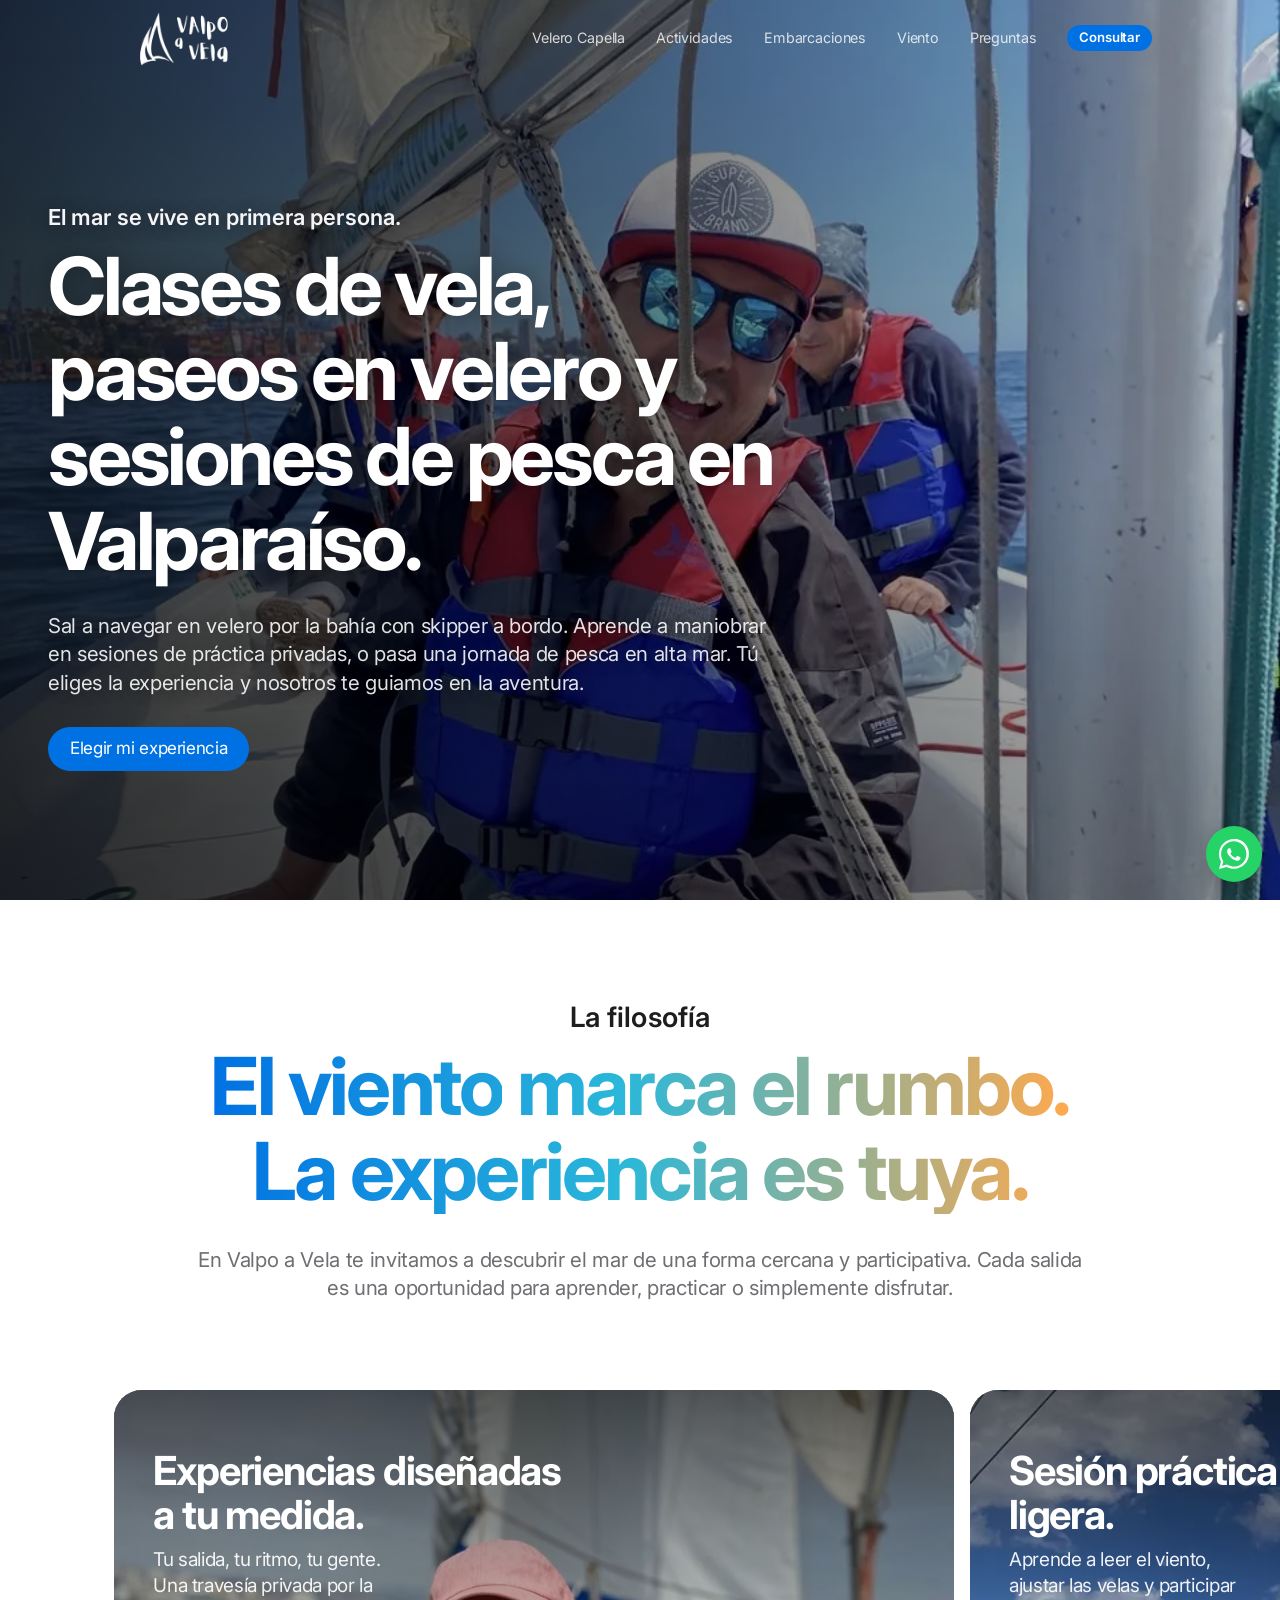
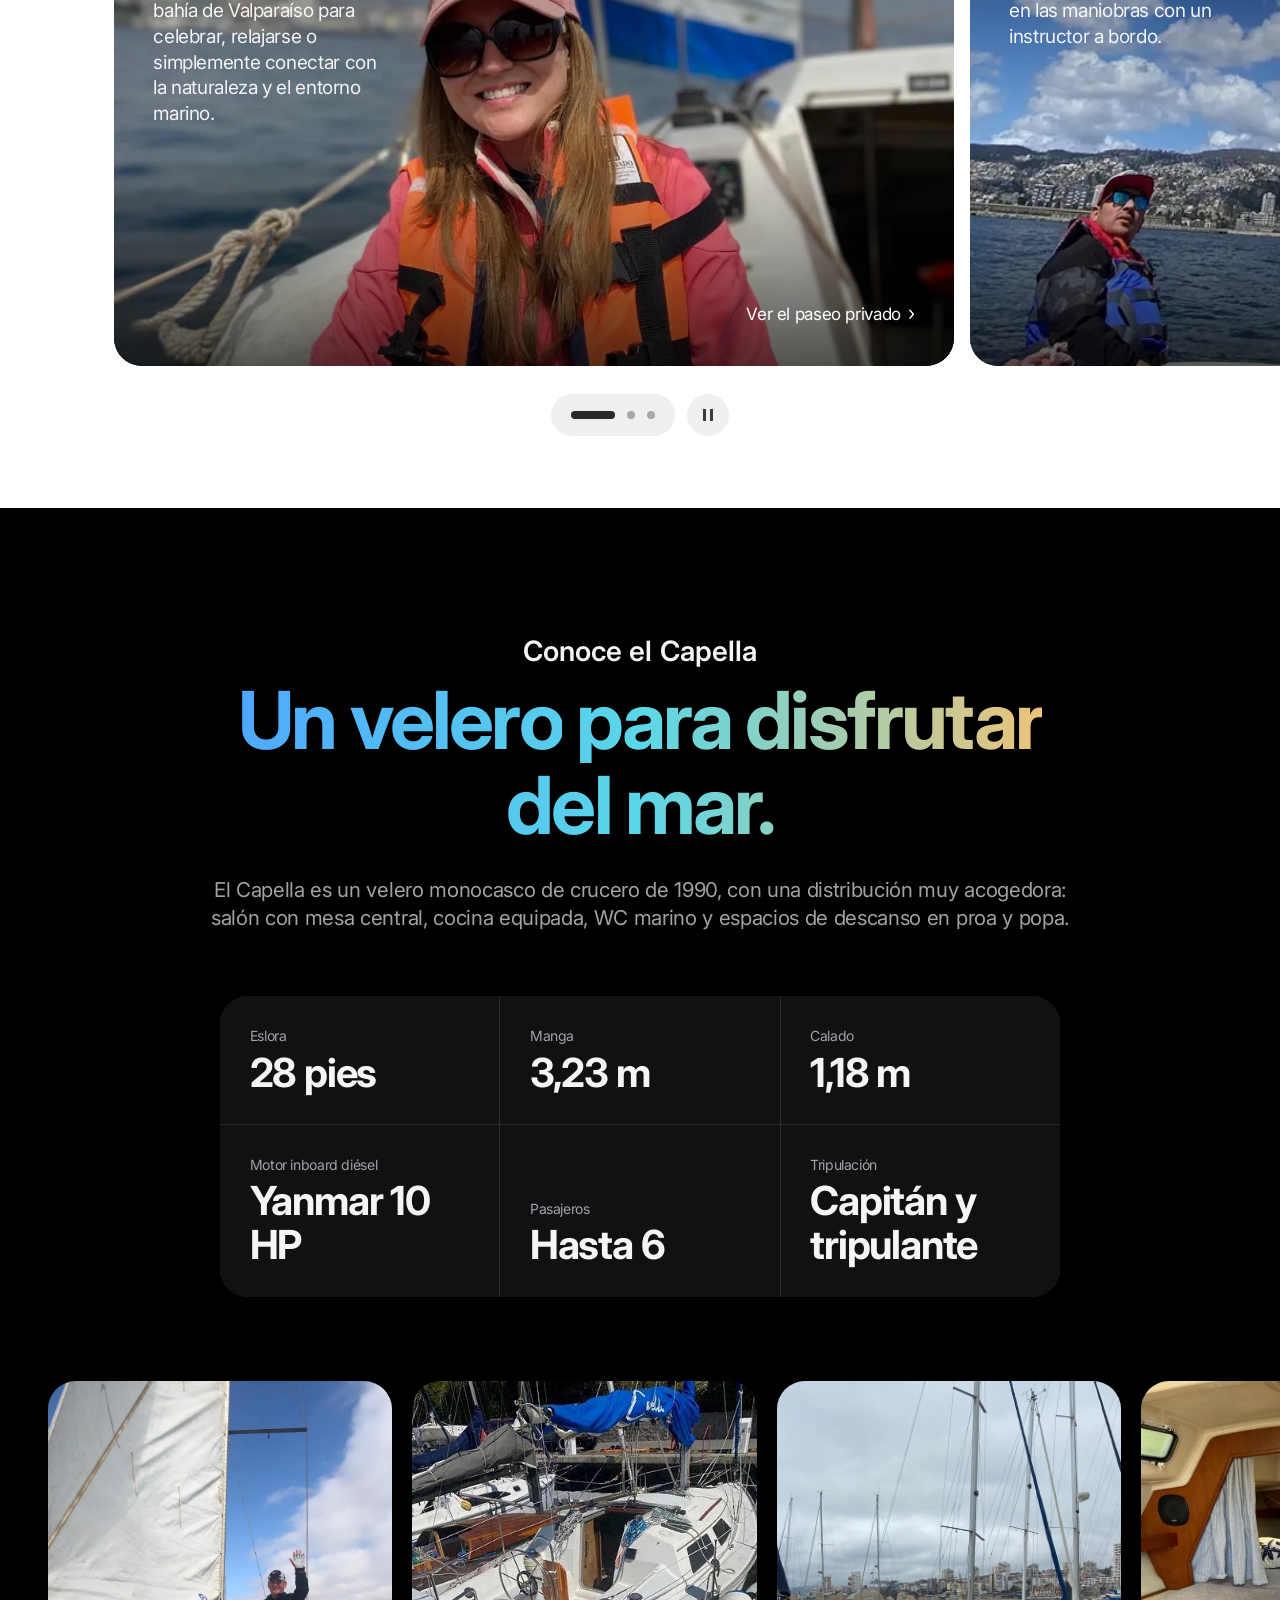
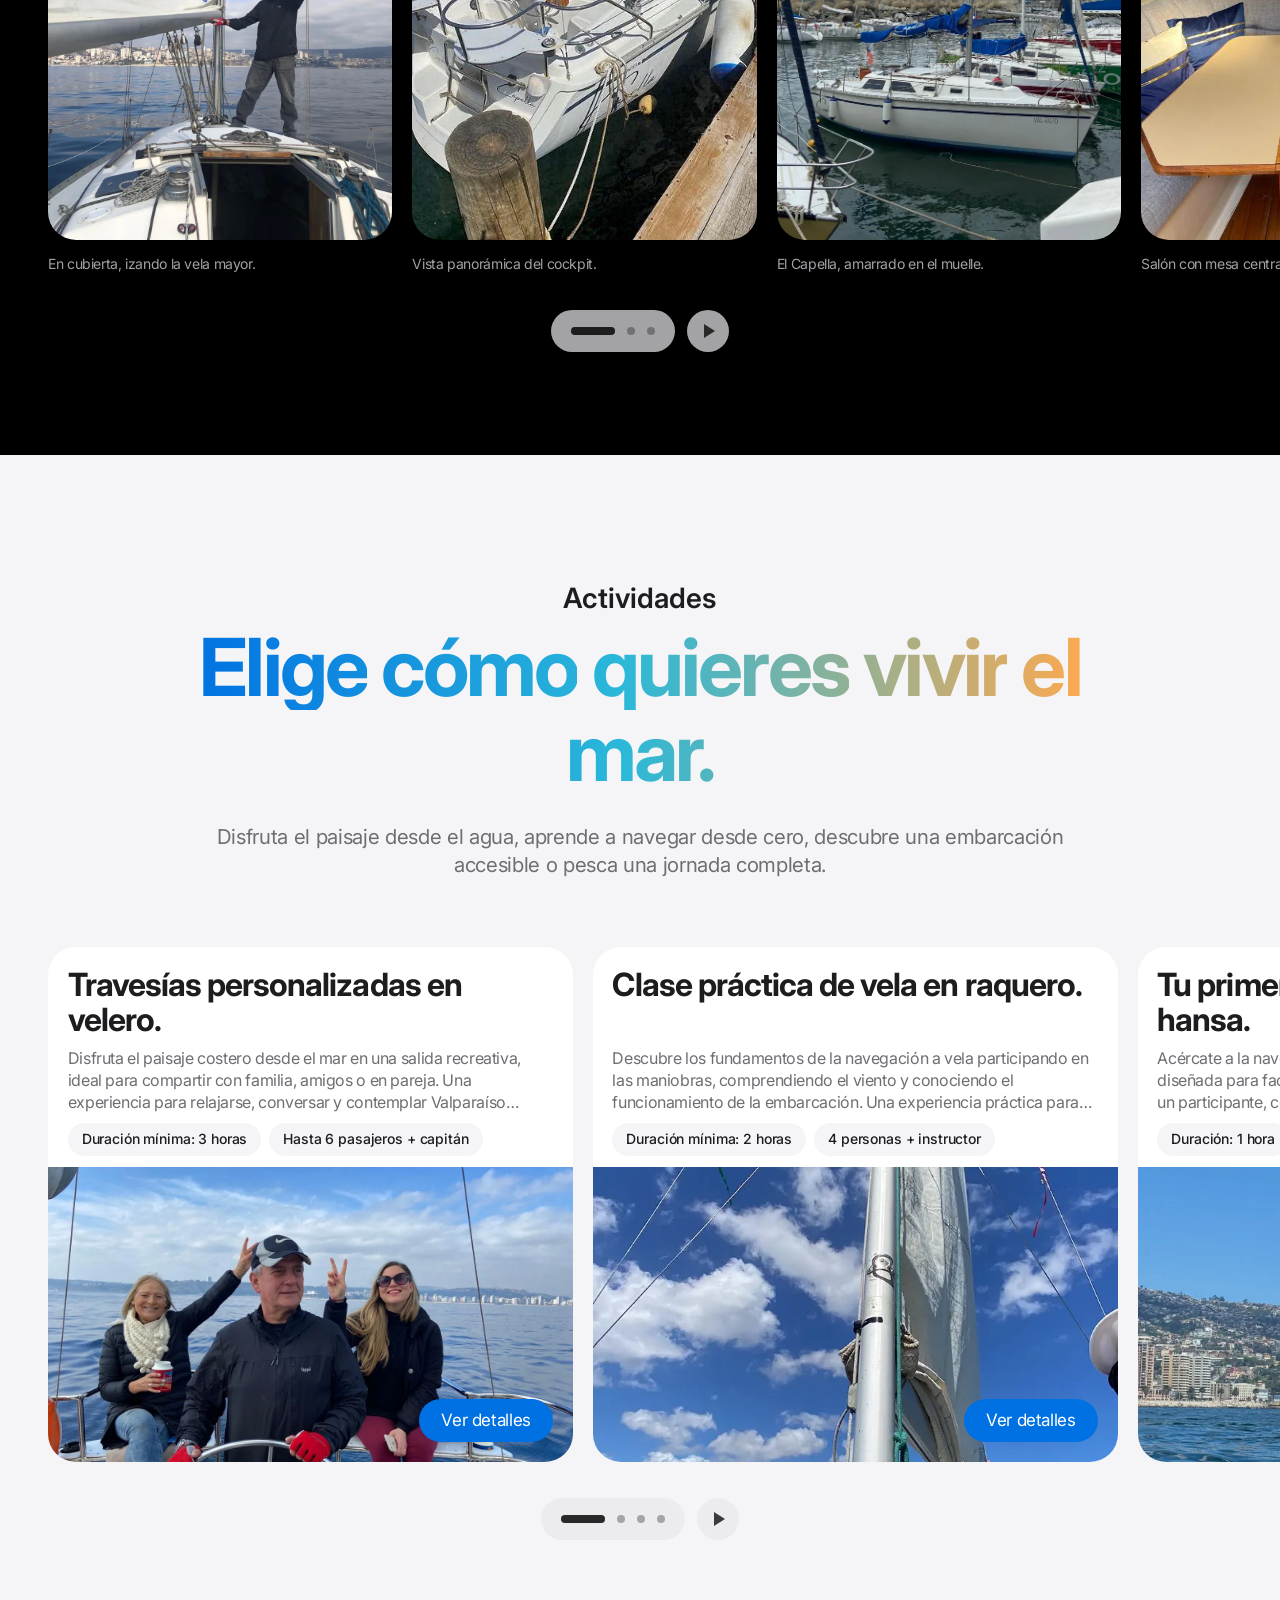
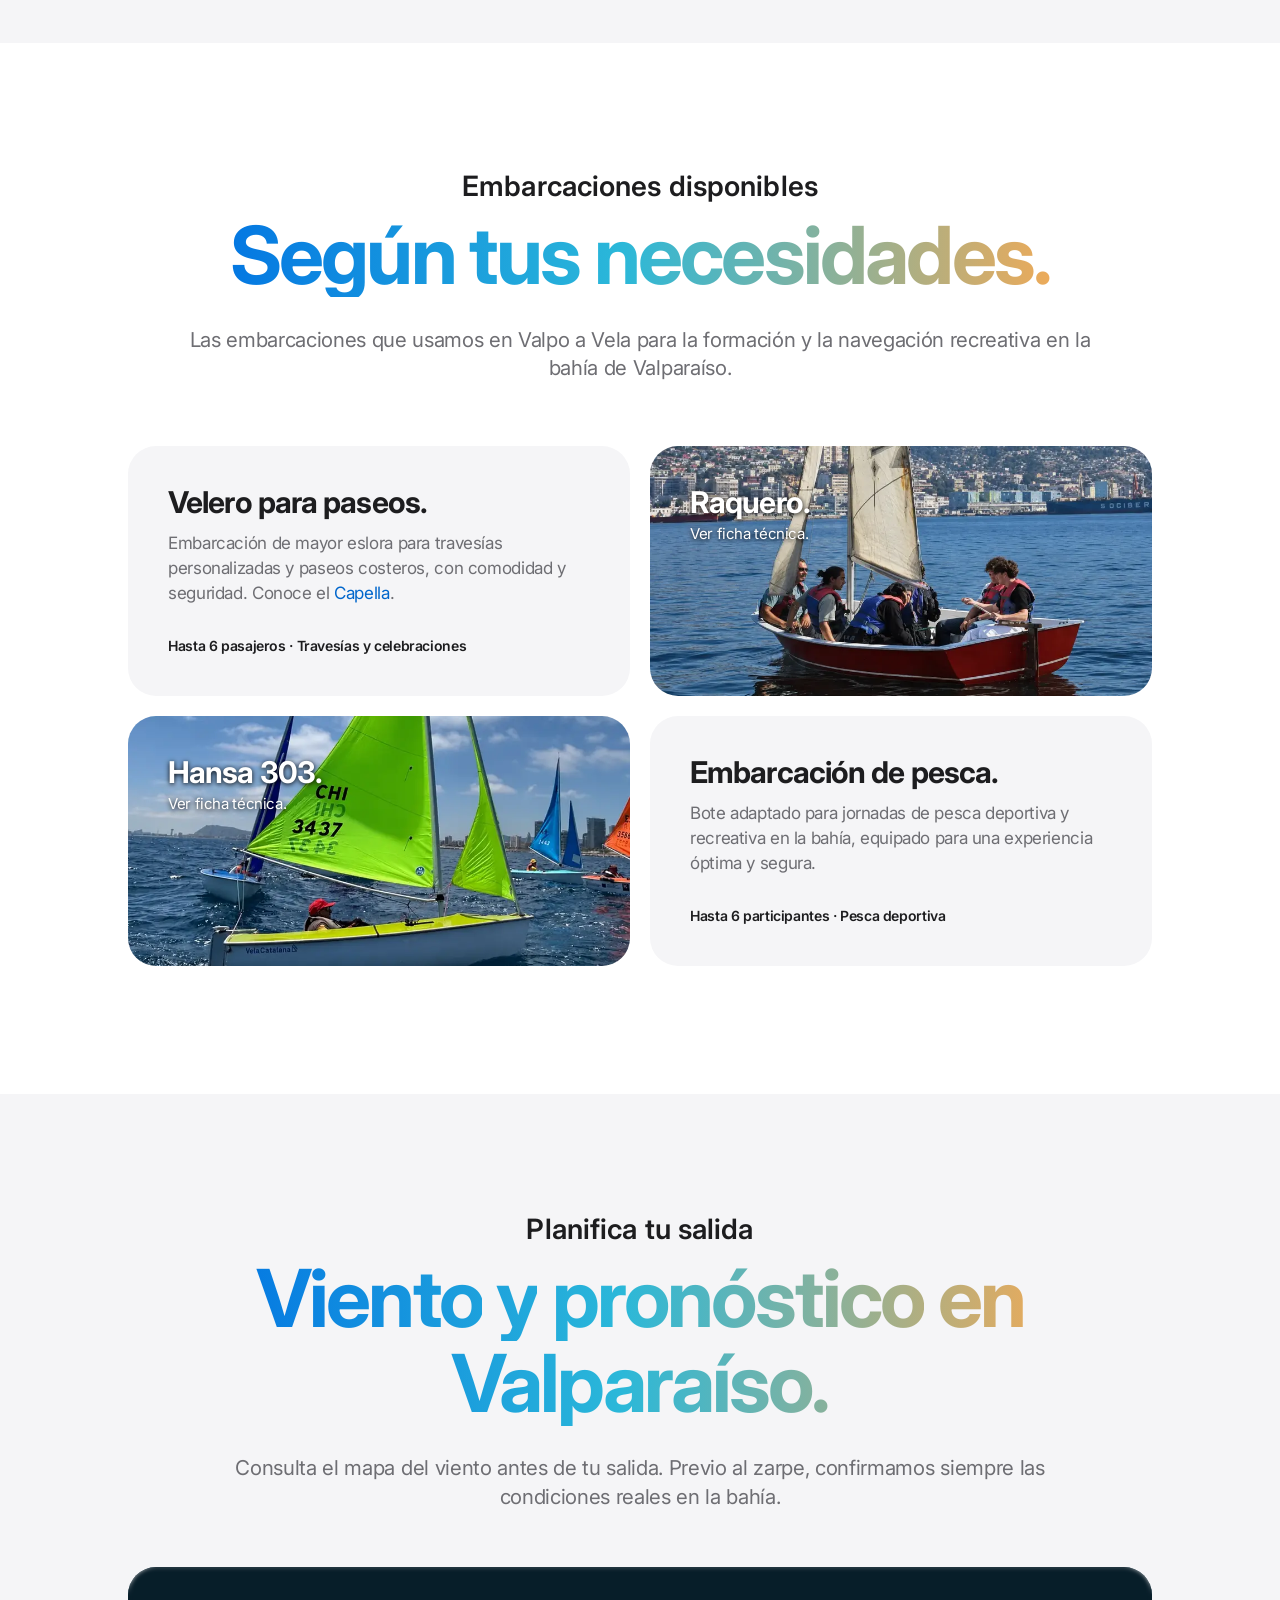
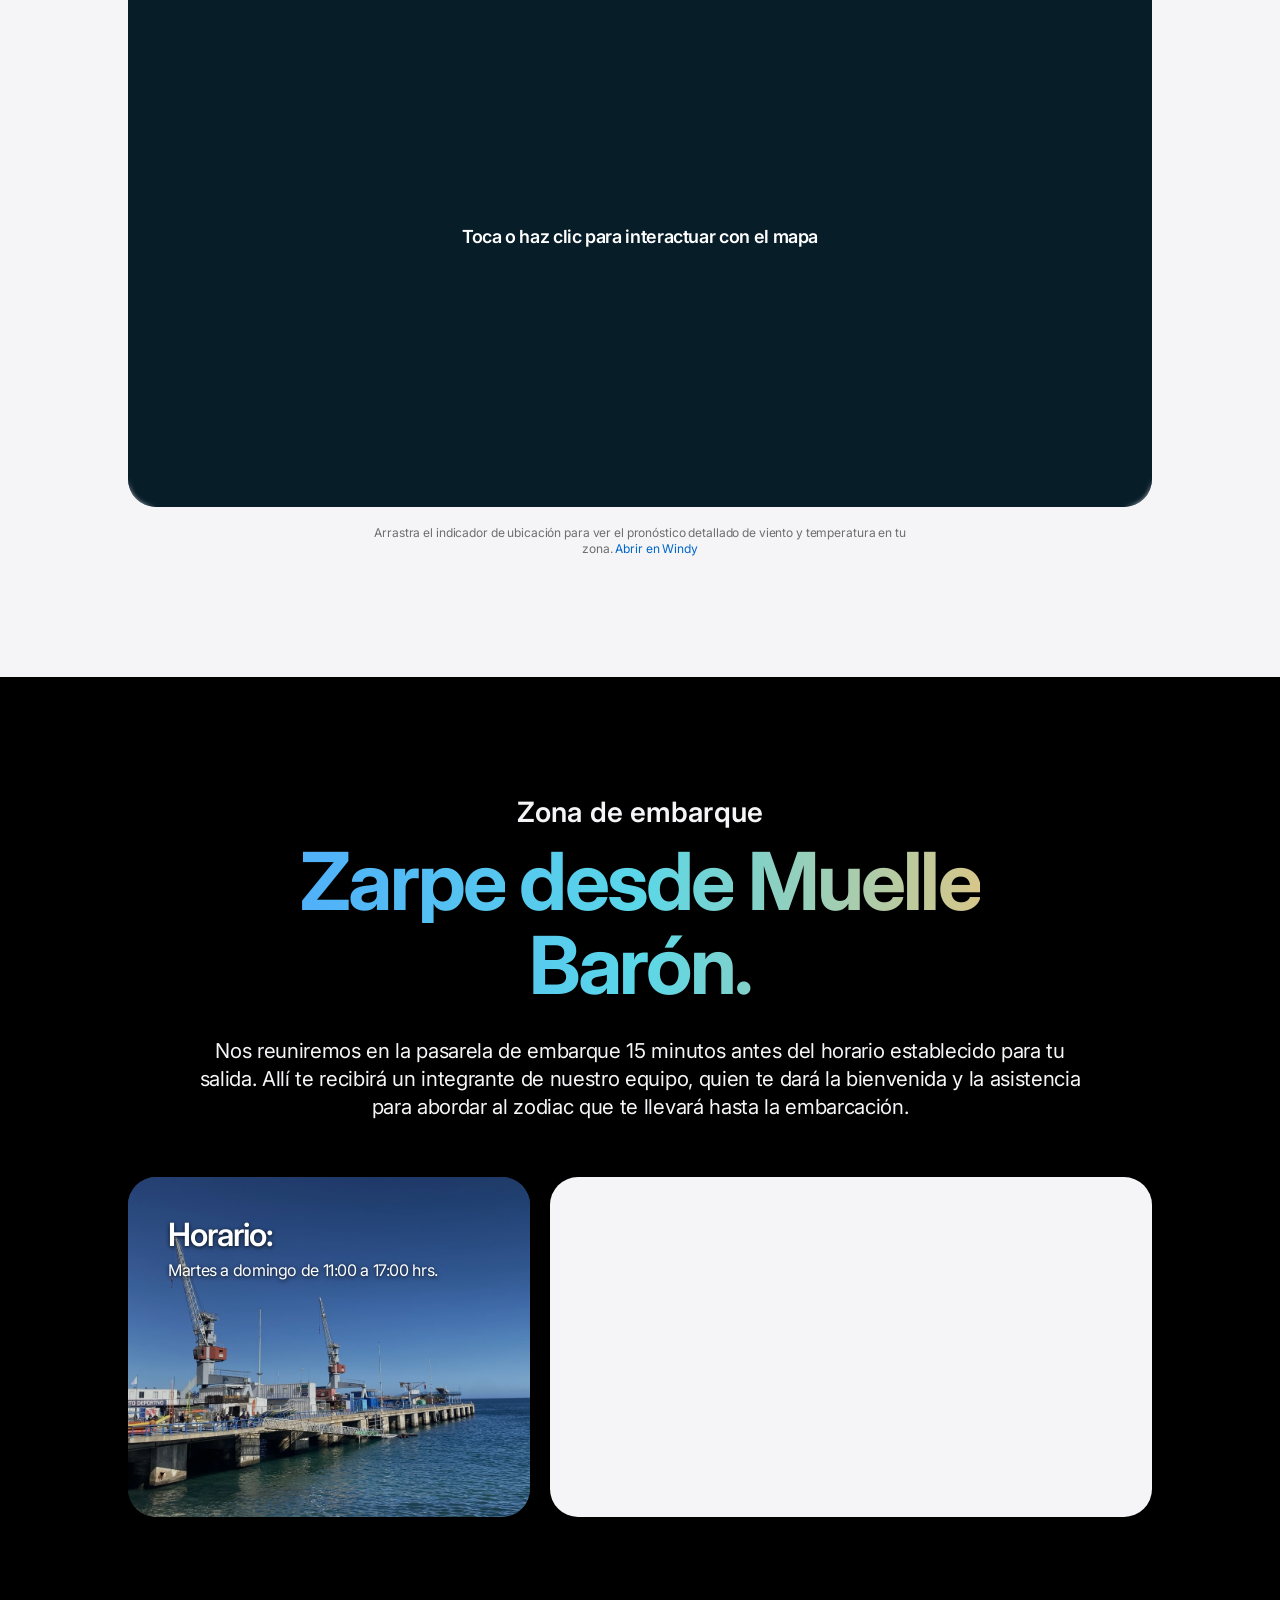
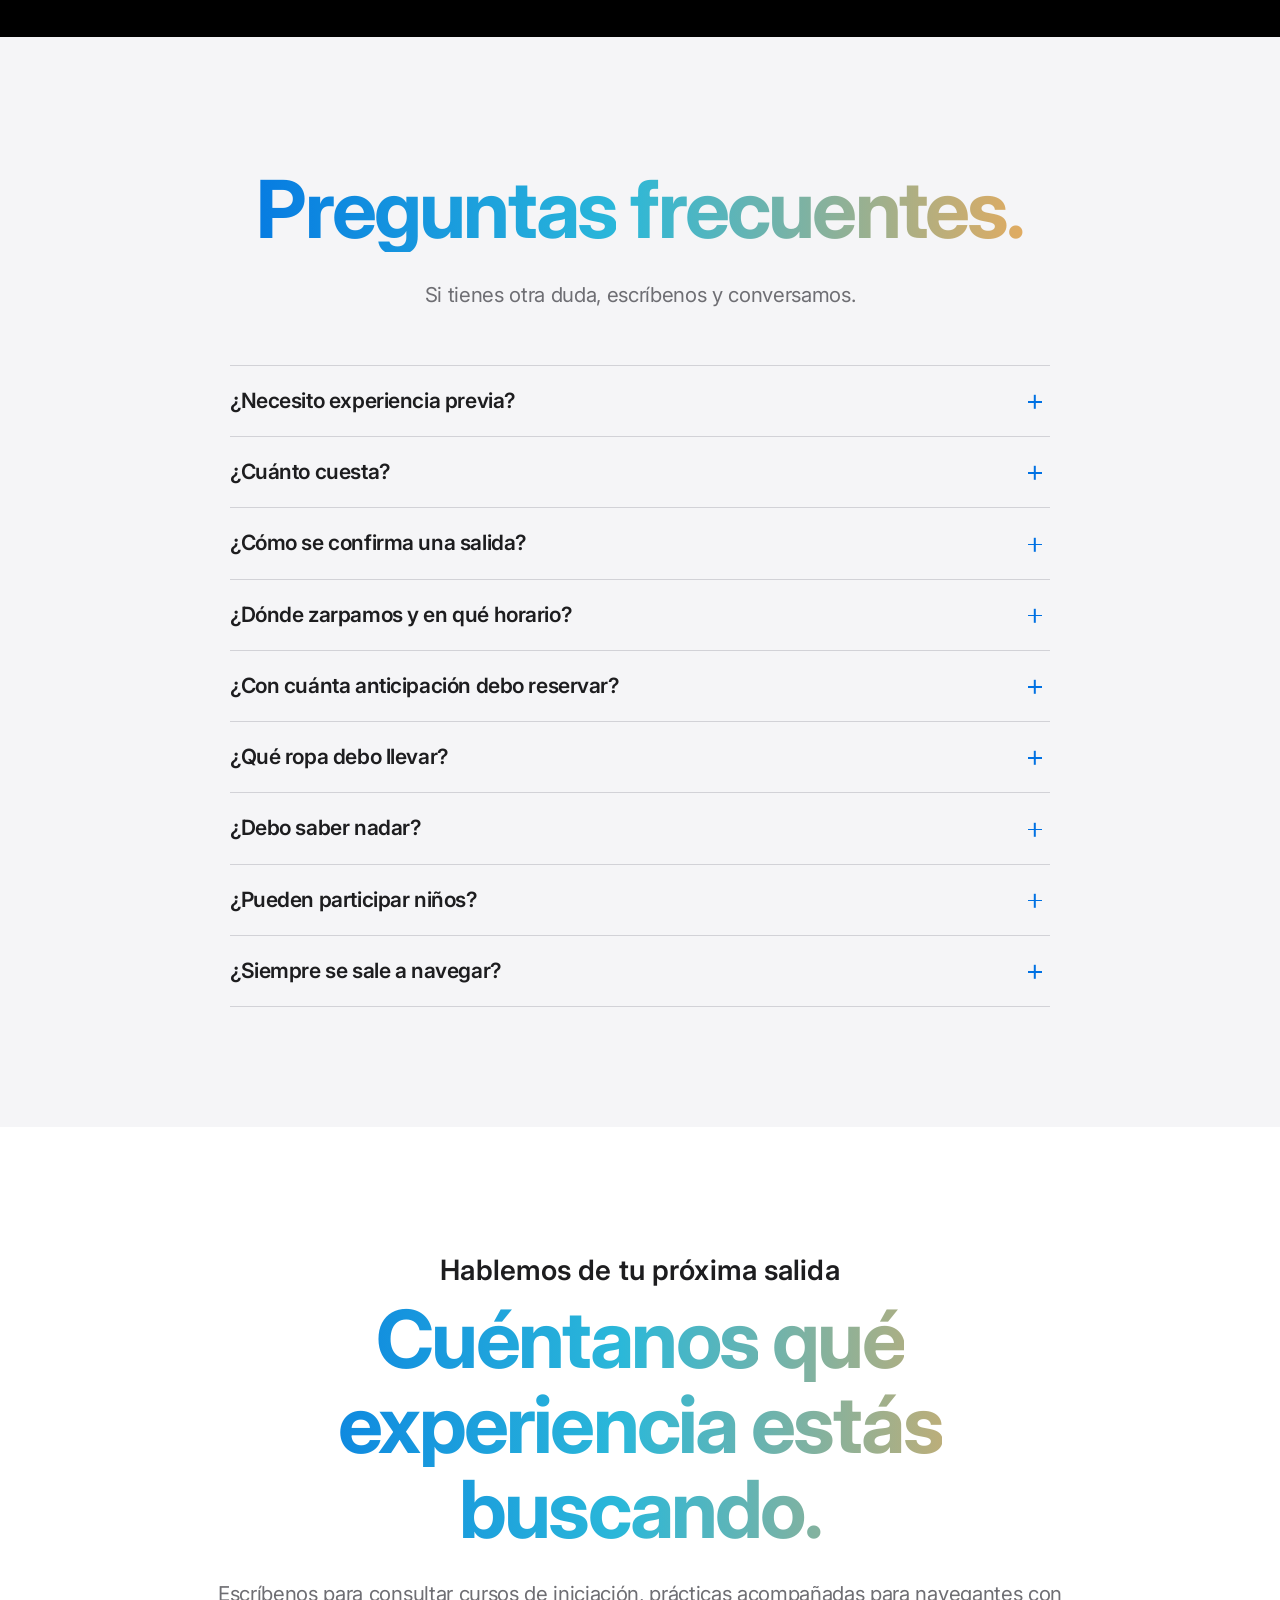
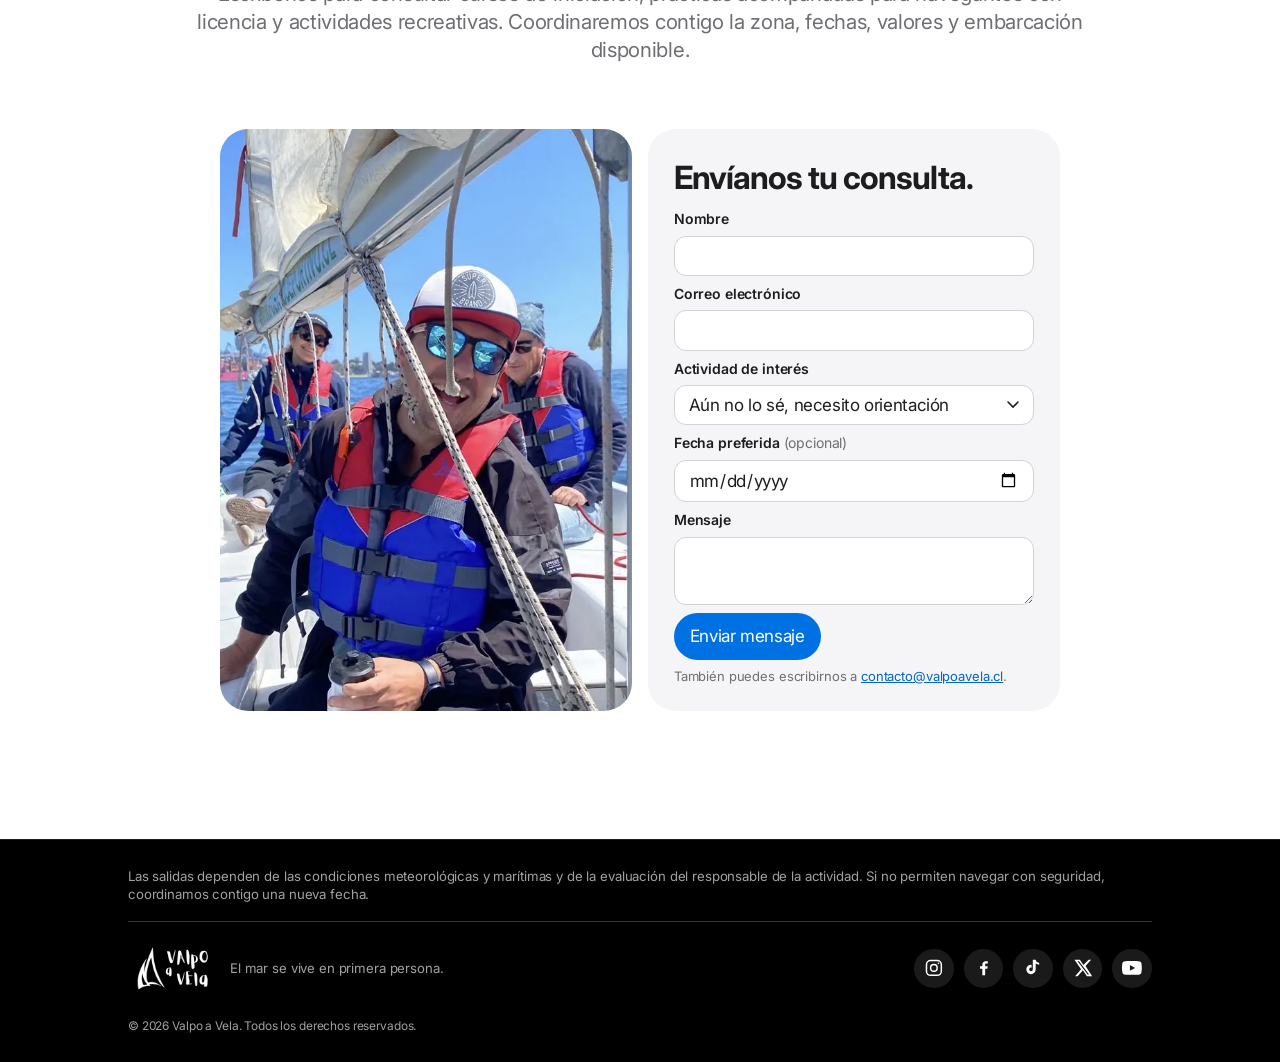
==== commit 9816350e: "ver14.3-fichas-hansa-raquero" ====
--- a/index.html
+++ b/index.html
@@ -643,25 +643,47 @@
             </p>
             <p class="meta">Hasta 6 pasajeros · Travesías y celebraciones</p>
           </article>
-          <article class="bcard rv" style="--d: 1" id="embarcacion-raquero">
+          <article class="bcard bcard-con-ficha rv" style="--d: 1" id="embarcacion-raquero">
             <h3>Raquero.</h3>
-            <p>
-              Embarcación abierta de vela ligera, excelente para clases
-              prácticas: se participa activamente en las maniobras y el
-              gobierno.
-            </p>
-            <p class="meta">4 personas + instructor · Clases prácticas</p>
+            <details class="barco-ficha">
+              <summary>
+                <span class="barco-ver">Ver ficha técnica.</span>
+                <span class="barco-cerrar" aria-label="Cerrar ficha">×</span>
+              </summary>
+              <div class="barco-caracteristicas" role="region" aria-labelledby="raquero-especificaciones" tabindex="0">
+                <h4 id="raquero-especificaciones">Especificaciones técnicas</h4>
+                <ul>
+                  <li><strong>Eslora:</strong> 5,02 m</li>
+                  <li><strong>Manga:</strong> 1,80 m</li>
+                  <li><strong>Calado:</strong> 1,24 m</li>
+                  <li><strong>Peso:</strong> 195 kg</li>
+                  <li><strong>Área de vela:</strong> Mayor de 8,2 m² con dos rizos, foque de 2,6 m², génova de 4,4 m² y spinnaker de 15,5 m².</li>
+                  <li><strong>Aparejo:</strong> Un mástil de 6,00 m, con estay, obenques y botavara. Vela mayor y foque o génova, con spinnaker y tangón</li>
+                  <li><strong>Capacidad:</strong> 5 personas (4 alumnos y 1 instructor)</li>
+                </ul>
+              </div>
+            </details>
           </article>
-          <article class="bcard rv" style="--d: 2" id="embarcacion-hansa">
+          <article class="bcard bcard-con-ficha rv" style="--d: 2" id="embarcacion-hansa">
             <h3>Hansa 303.</h3>
-            <p>
-              Embarcación de iniciación con gran estabilidad, excelente
-              respuesta y control asistido, pensada para facilitar la
-              participación a bordo.
-            </p>
-            <p class="meta">
-              1 participante + instructor · Iniciación y aprendizaje
-            </p>
+            <details class="barco-ficha">
+              <summary>
+                <span class="barco-ver">Ver ficha técnica.</span>
+                <span class="barco-cerrar" aria-label="Cerrar ficha">×</span>
+              </summary>
+              <div class="barco-caracteristicas" role="region" aria-labelledby="hansa-especificaciones" tabindex="0">
+                <h4 id="hansa-especificaciones">Especificaciones técnicas</h4>
+                <ul>
+                  <li><strong>Eslora:</strong> 3,03 m</li>
+                  <li><strong>Manga:</strong> 1,35 m</li>
+                  <li><strong>Calado:</strong> 1,0 m</li>
+                  <li><strong>Peso:</strong> 55 kg + orza de 30 kg</li>
+                  <li><strong>Área de vela:</strong> 5,8 m² (reducible a 0,5 m²)</li>
+                  <li><strong>Mástiles:</strong> Mayor (sin obenques) 4,75 m / Foque (sin obenques) 2,85 m</li>
+                  <li><strong>Capacidad:</strong> Dos personas - hasta 160 kilos</li>
+                </ul>
+              </div>
+            </details>
           </article>
           <article class="bcard rv" style="--d: 3" id="embarcacion-pesca">
             <h3>Embarcación de pesca.</h3>
--- a/style.css
+++ b/style.css
@@ -1061,6 +1061,110 @@
   font-weight: 600;
   color: var(--ink);
 }
+#embarcacion-hansa {
+  --barco-foto: url("fotos/ficha-hansa.webp");
+}
+#embarcacion-raquero {
+  --barco-foto: url("fotos/ficha-raquero.webp");
+}
+.bcard-con-ficha {
+  --barco-padding: clamp(26px, 3.4vw, 40px);
+  position: relative;
+  min-height: 250px;
+  background: #19242b var(--barco-foto) center 70% / cover no-repeat;
+  color: #fff;
+}
+.bcard-con-ficha h3 {
+  align-self: flex-start;
+  text-shadow: 0 1px 5px #000;
+}
+.bcard-con-ficha:has(.barco-ficha[open]) {
+  background: var(--bg-2);
+  color: var(--ink);
+}
+.bcard-con-ficha:has(.barco-ficha[open]) h3 {
+  visibility: hidden;
+}
+.barco-ficha[open] {
+  position: absolute;
+  inset: 0;
+}
+.barco-ficha summary {
+  position: absolute;
+  top: calc(var(--barco-padding) + clamp(24px, 2.6vw, 30px) * 1.1 + 4px);
+  left: var(--barco-padding);
+  z-index: 2;
+  list-style: none;
+  cursor: pointer;
+  font-size: 15px;
+  font-weight: 400;
+  text-shadow: 0 1px 5px #000;
+}
+.barco-ficha summary::-webkit-details-marker {
+  display: none;
+}
+.barco-ficha:not([open]) .barco-cerrar,
+.barco-ficha[open] .barco-ver {
+  display: none;
+}
+.barco-ficha[open] summary {
+  top: 16px;
+  right: 16px;
+  left: auto;
+  display: grid;
+  place-items: center;
+  width: 32px;
+  height: 32px;
+  border-radius: 50%;
+  background: #0066cc;
+  color: #fff;
+  font-size: 22px;
+  line-height: 1;
+  text-shadow: none;
+}
+.barco-cerrar {
+  position: relative;
+  width: 12px;
+  height: 12px;
+  font-size: 0;
+}
+.barco-cerrar::before,
+.barco-cerrar::after {
+  content: "";
+  position: absolute;
+  top: 50%;
+  left: 50%;
+  width: 14px;
+  height: 2px;
+  border-radius: 1px;
+  background: currentColor;
+  transform: translate(-50%, -50%) rotate(45deg);
+}
+.barco-cerrar::after {
+  transform: translate(-50%, -50%) rotate(-45deg);
+}
+.barco-caracteristicas {
+  position: absolute;
+  inset: 22px var(--barco-padding);
+  overflow: auto;
+}
+.barco-caracteristicas h4 {
+  margin: 0;
+  padding-right: 30px;
+}
+.barco-caracteristicas ul {
+  margin: 8px 0 0;
+  padding: 0;
+  list-style: none;
+  display: flex;
+  flex-wrap: wrap;
+  gap: 4px 14px;
+  font-size: 14px;
+  line-height: 1.4;
+}
+.barco-caracteristicas li:nth-child(n + 4) {
+  flex-basis: 100%;
+}
 
 /* 11. VIENTO Y ZARPE */
 .wind {
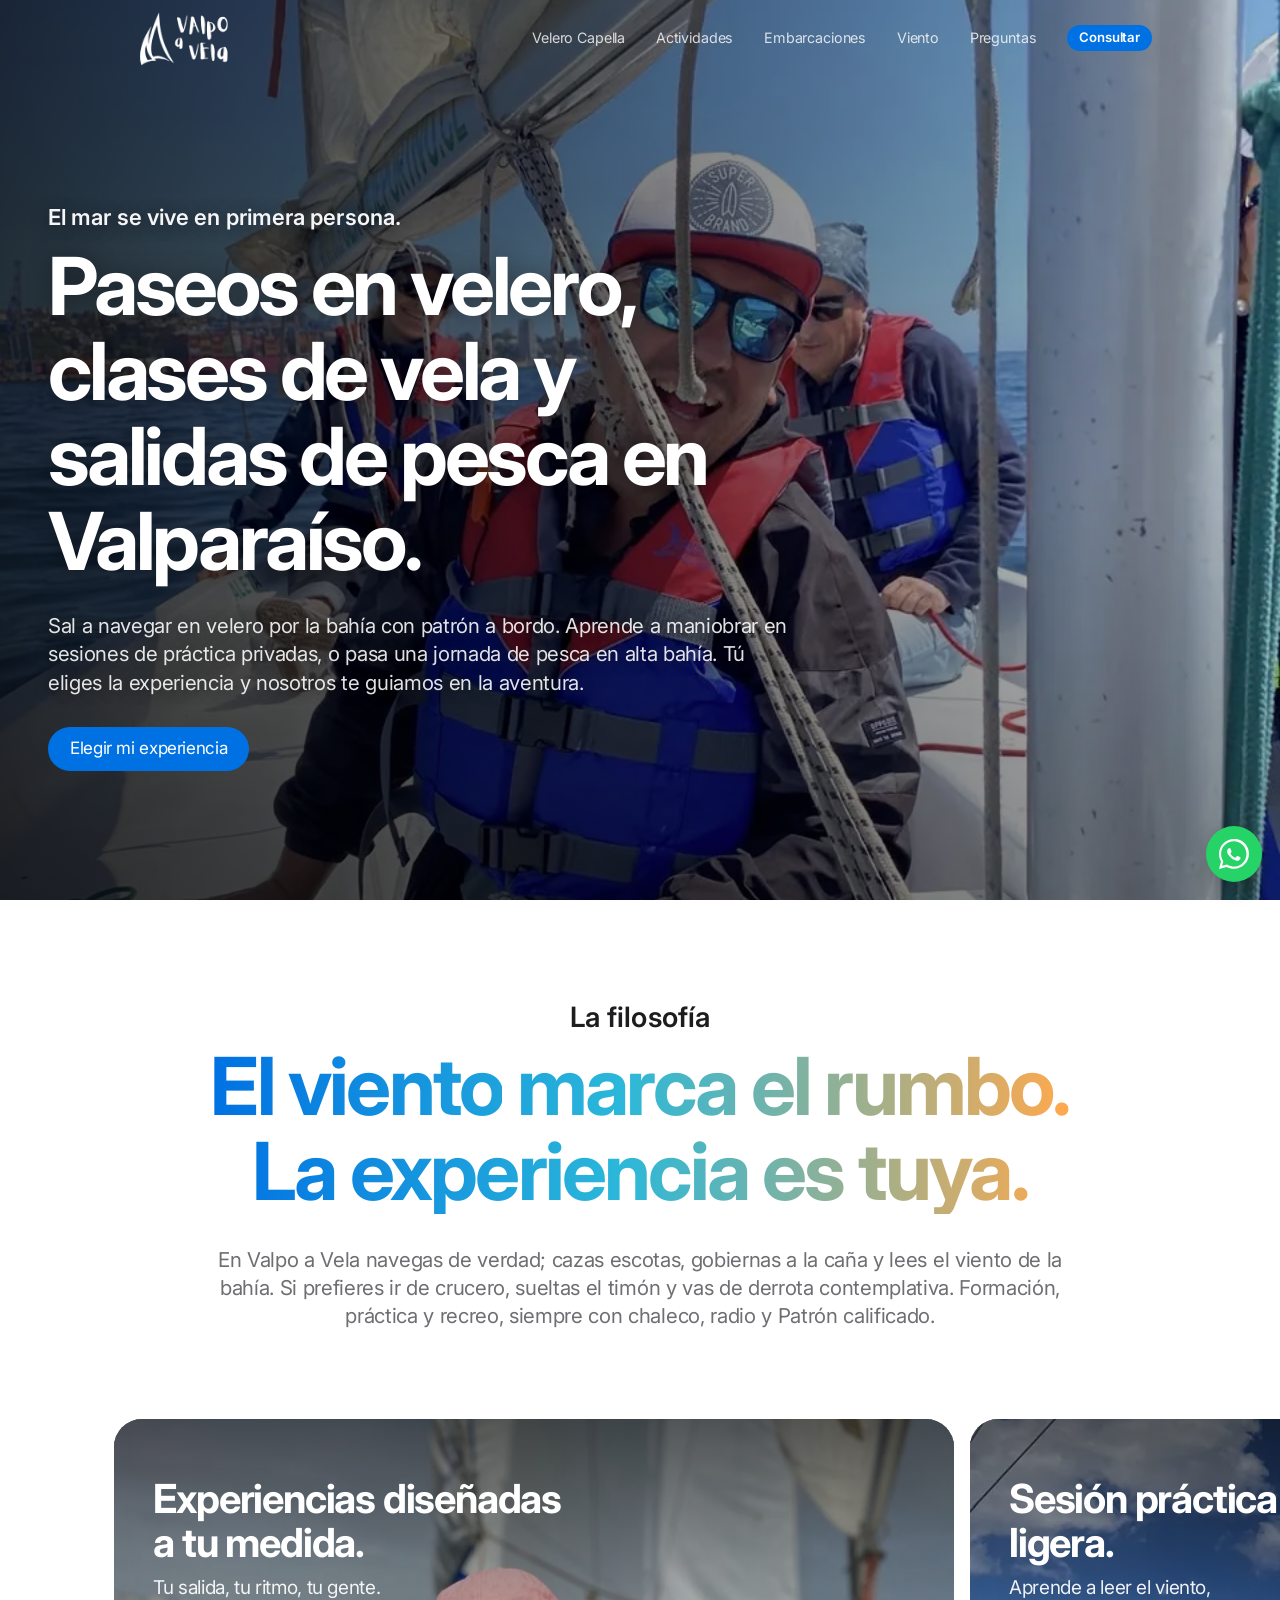
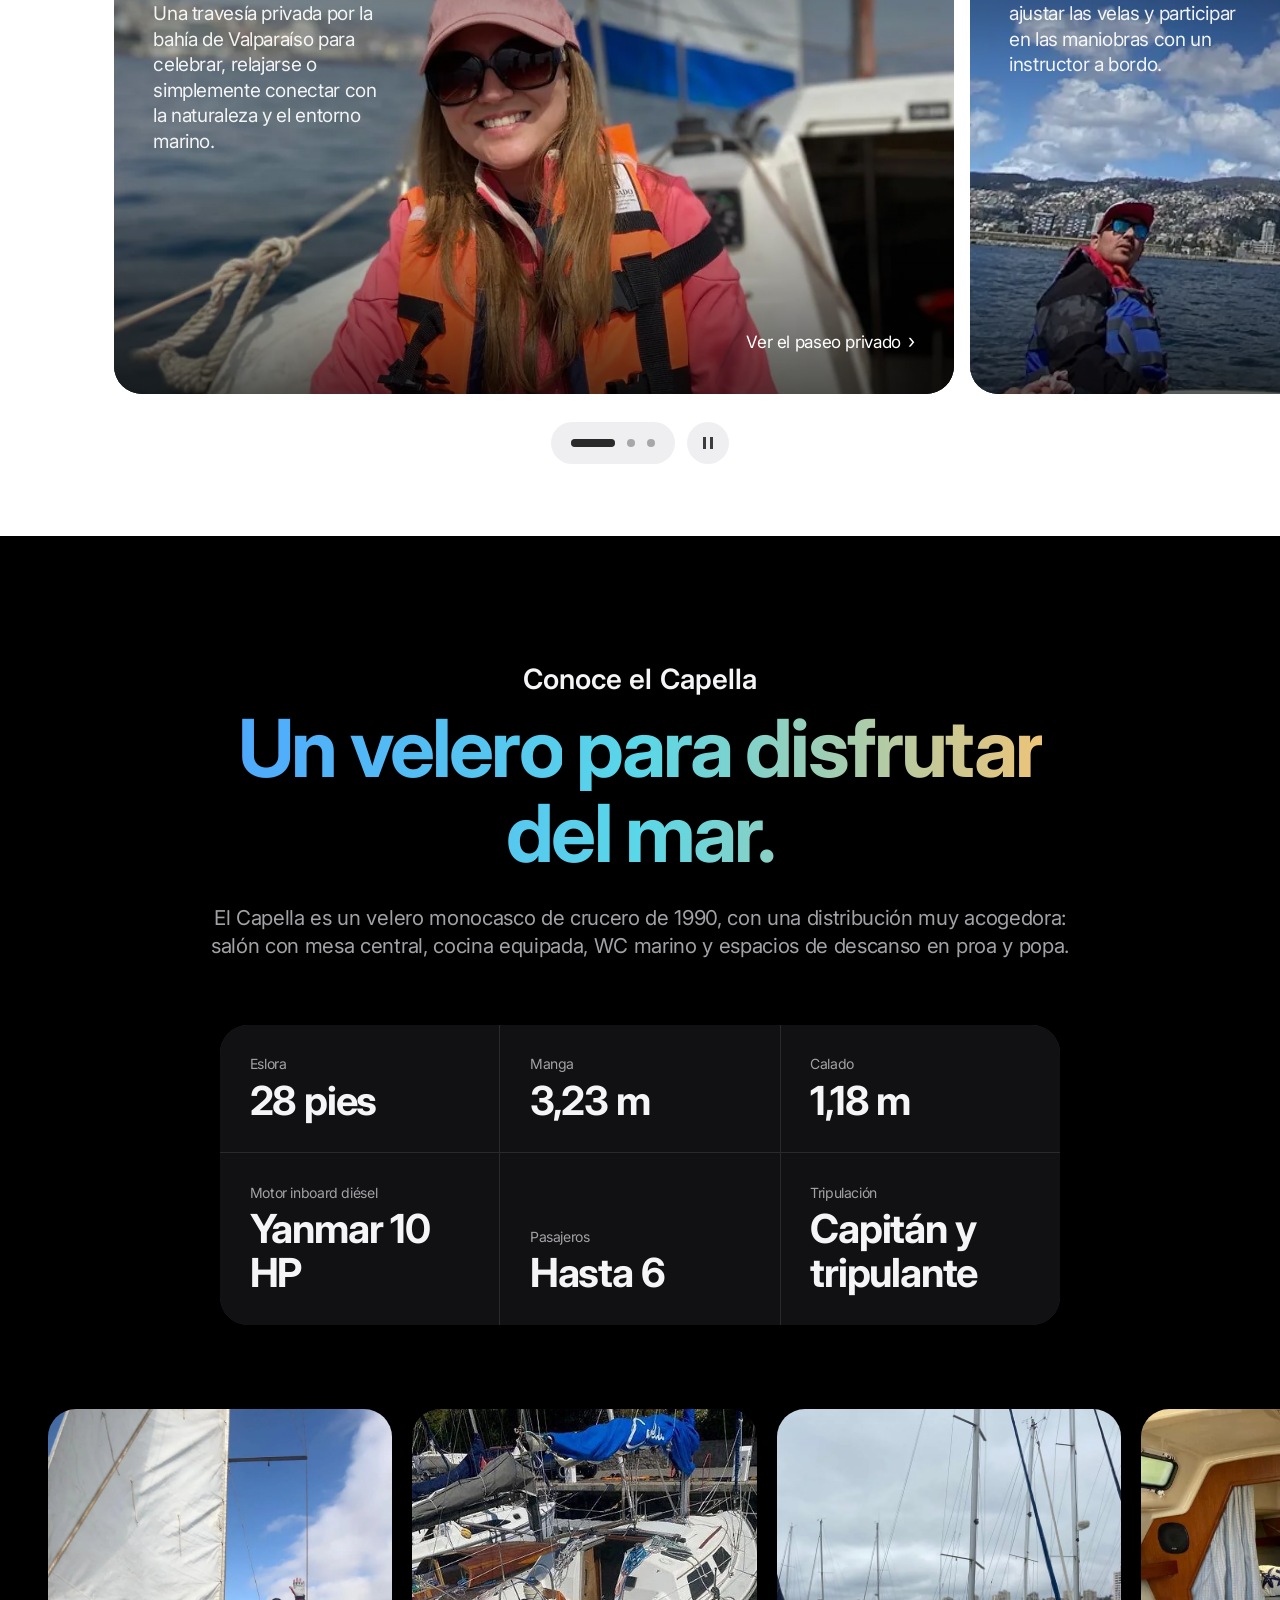
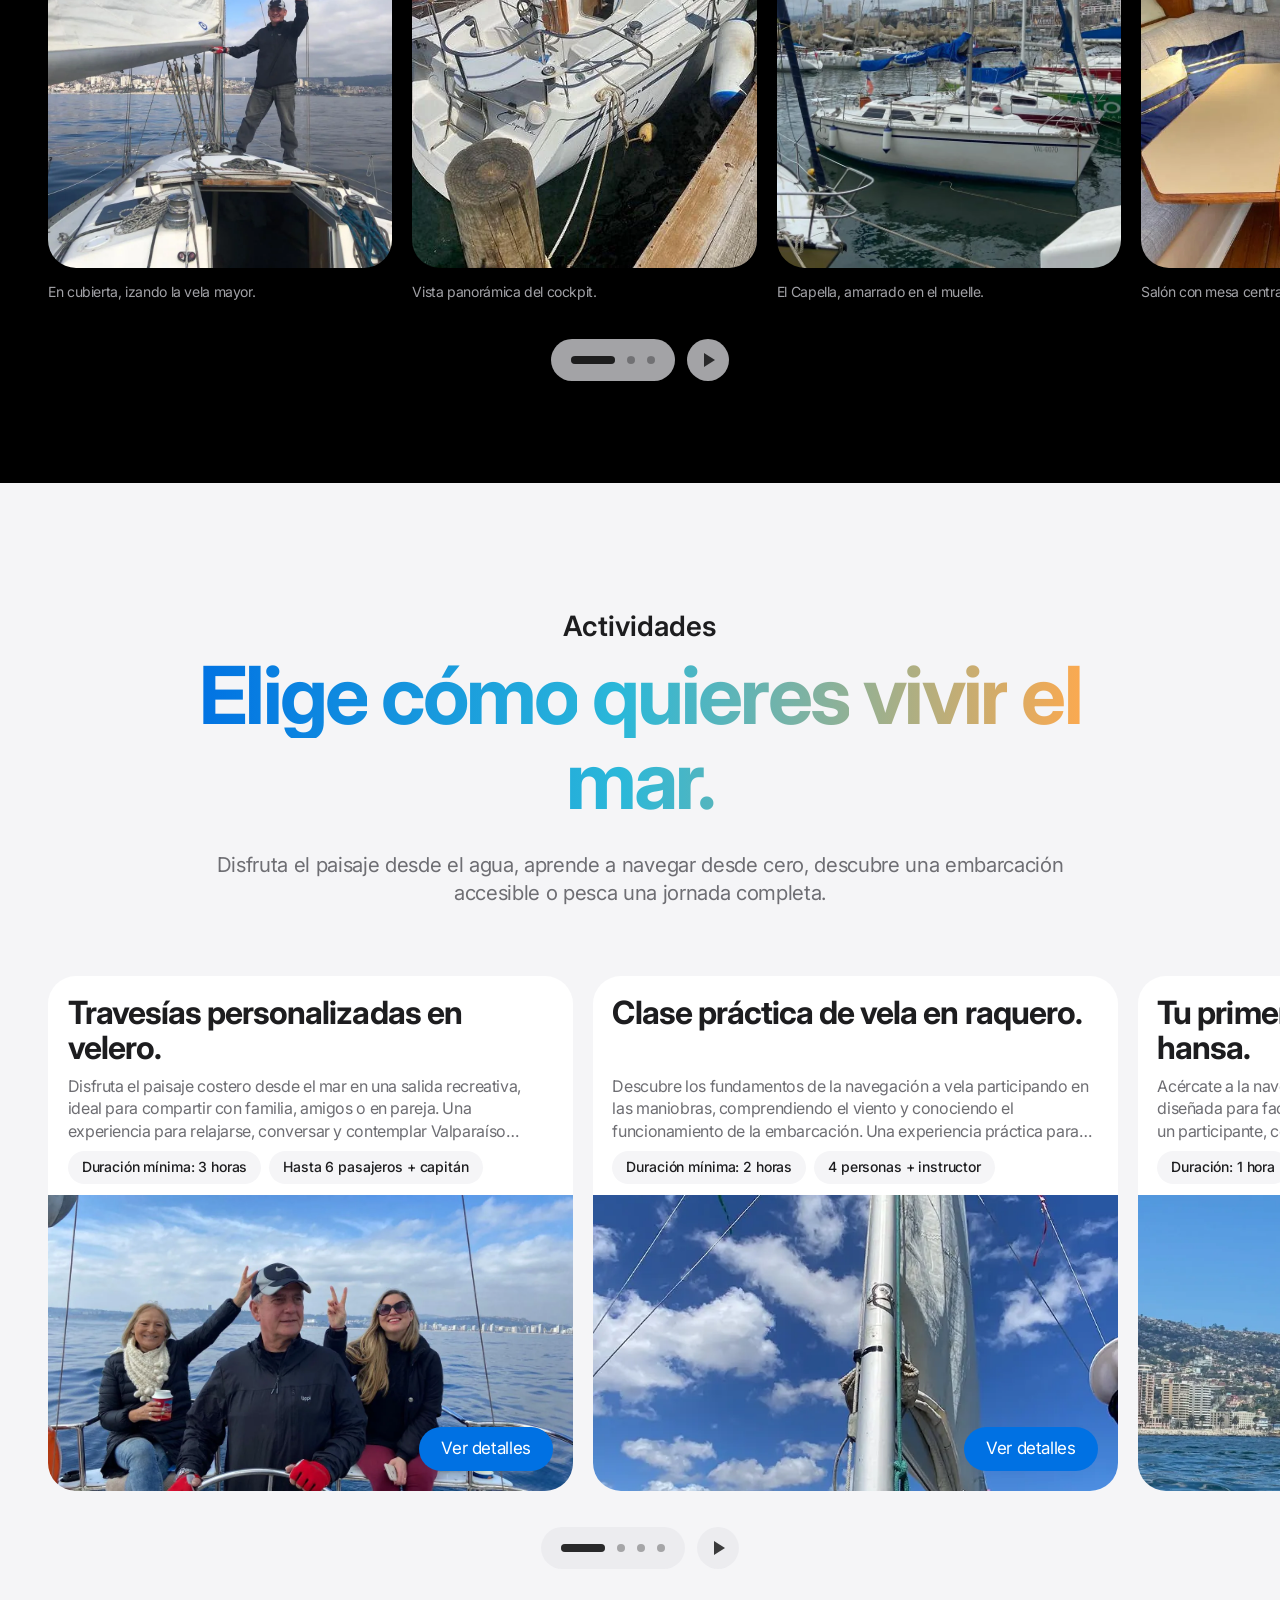
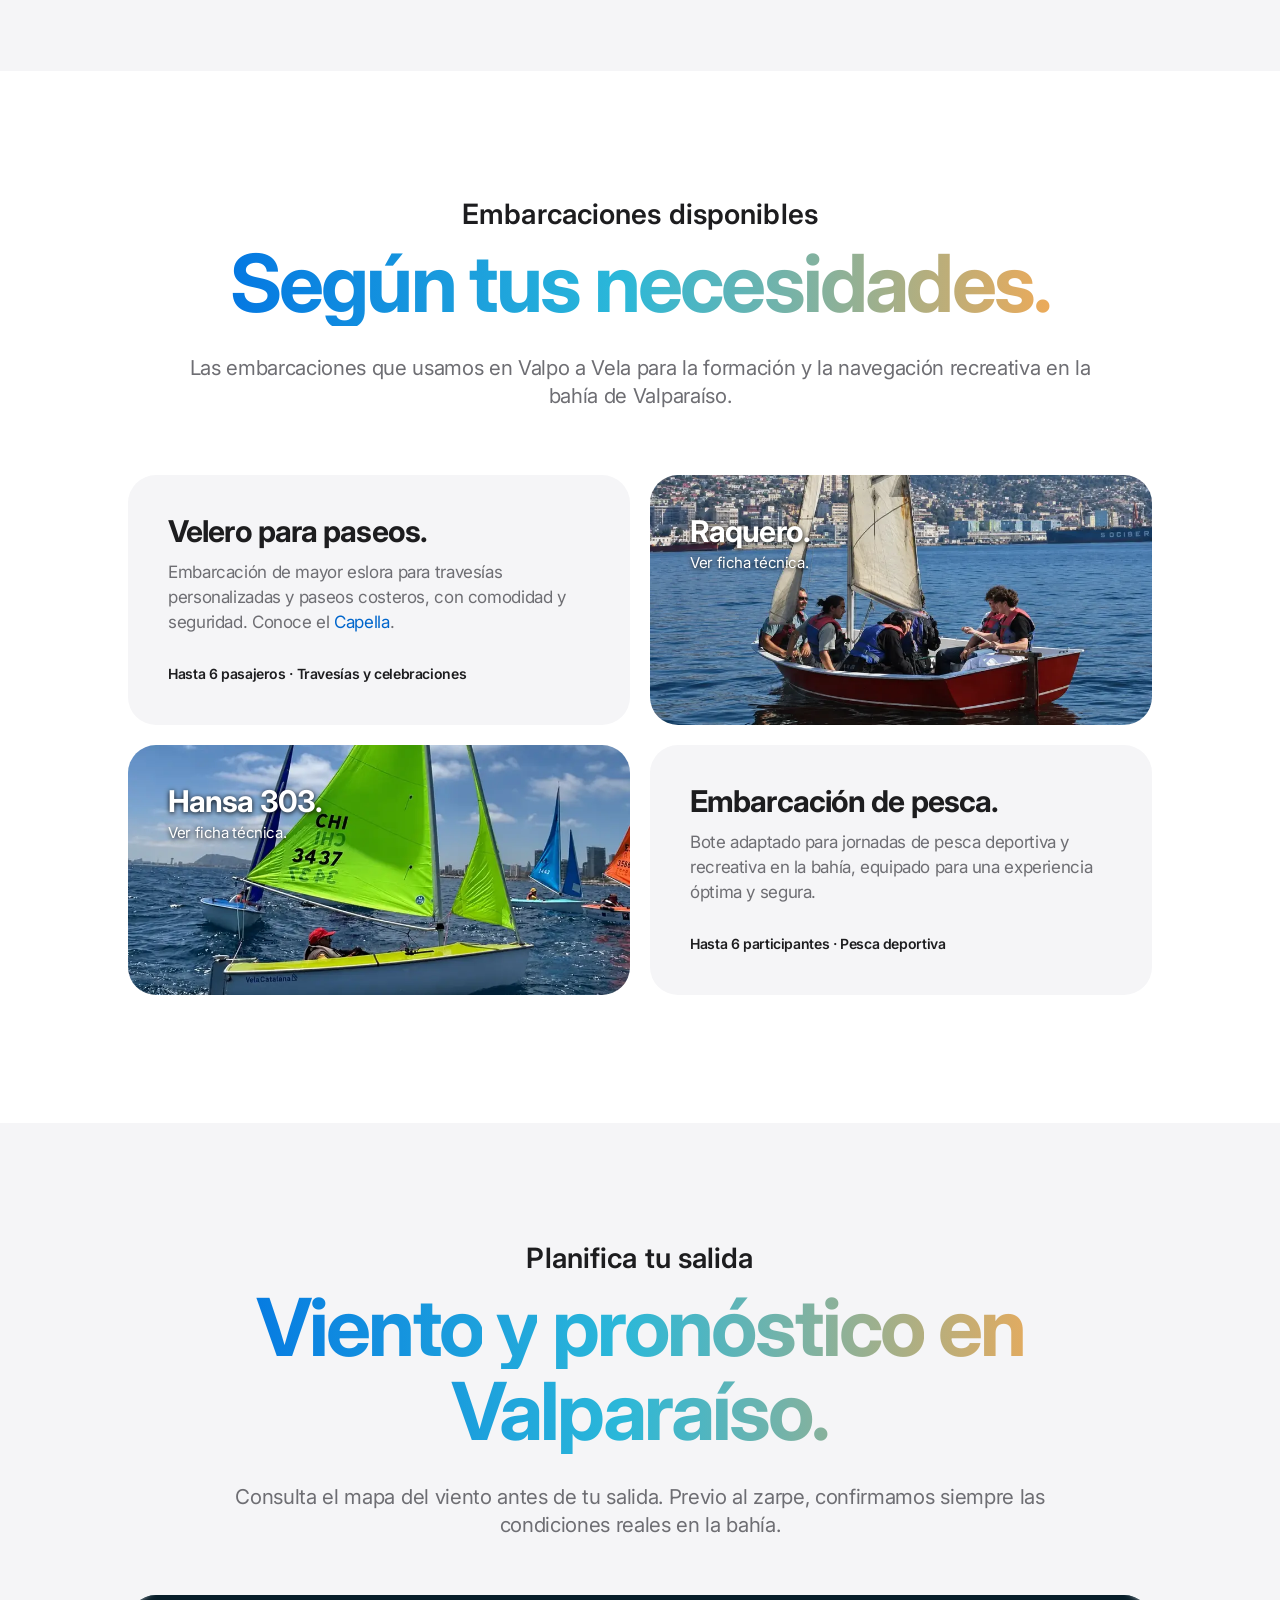
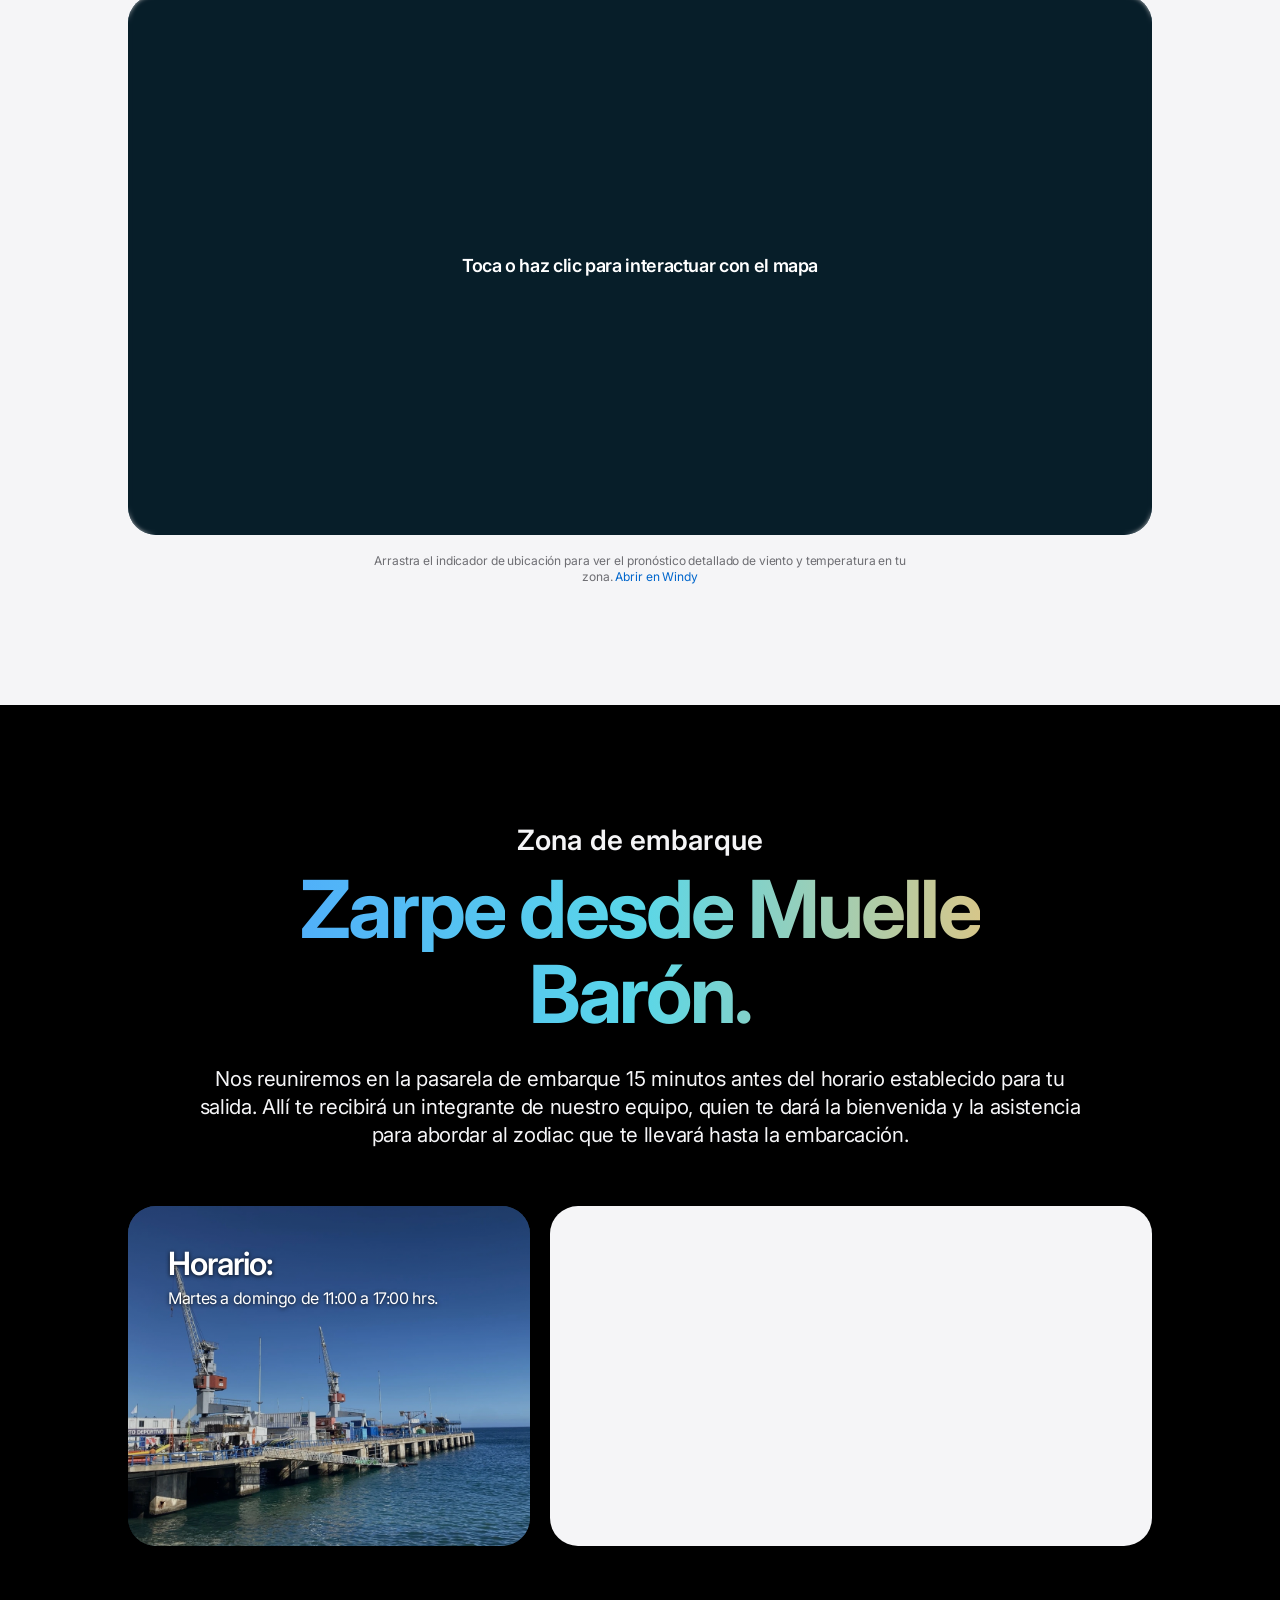
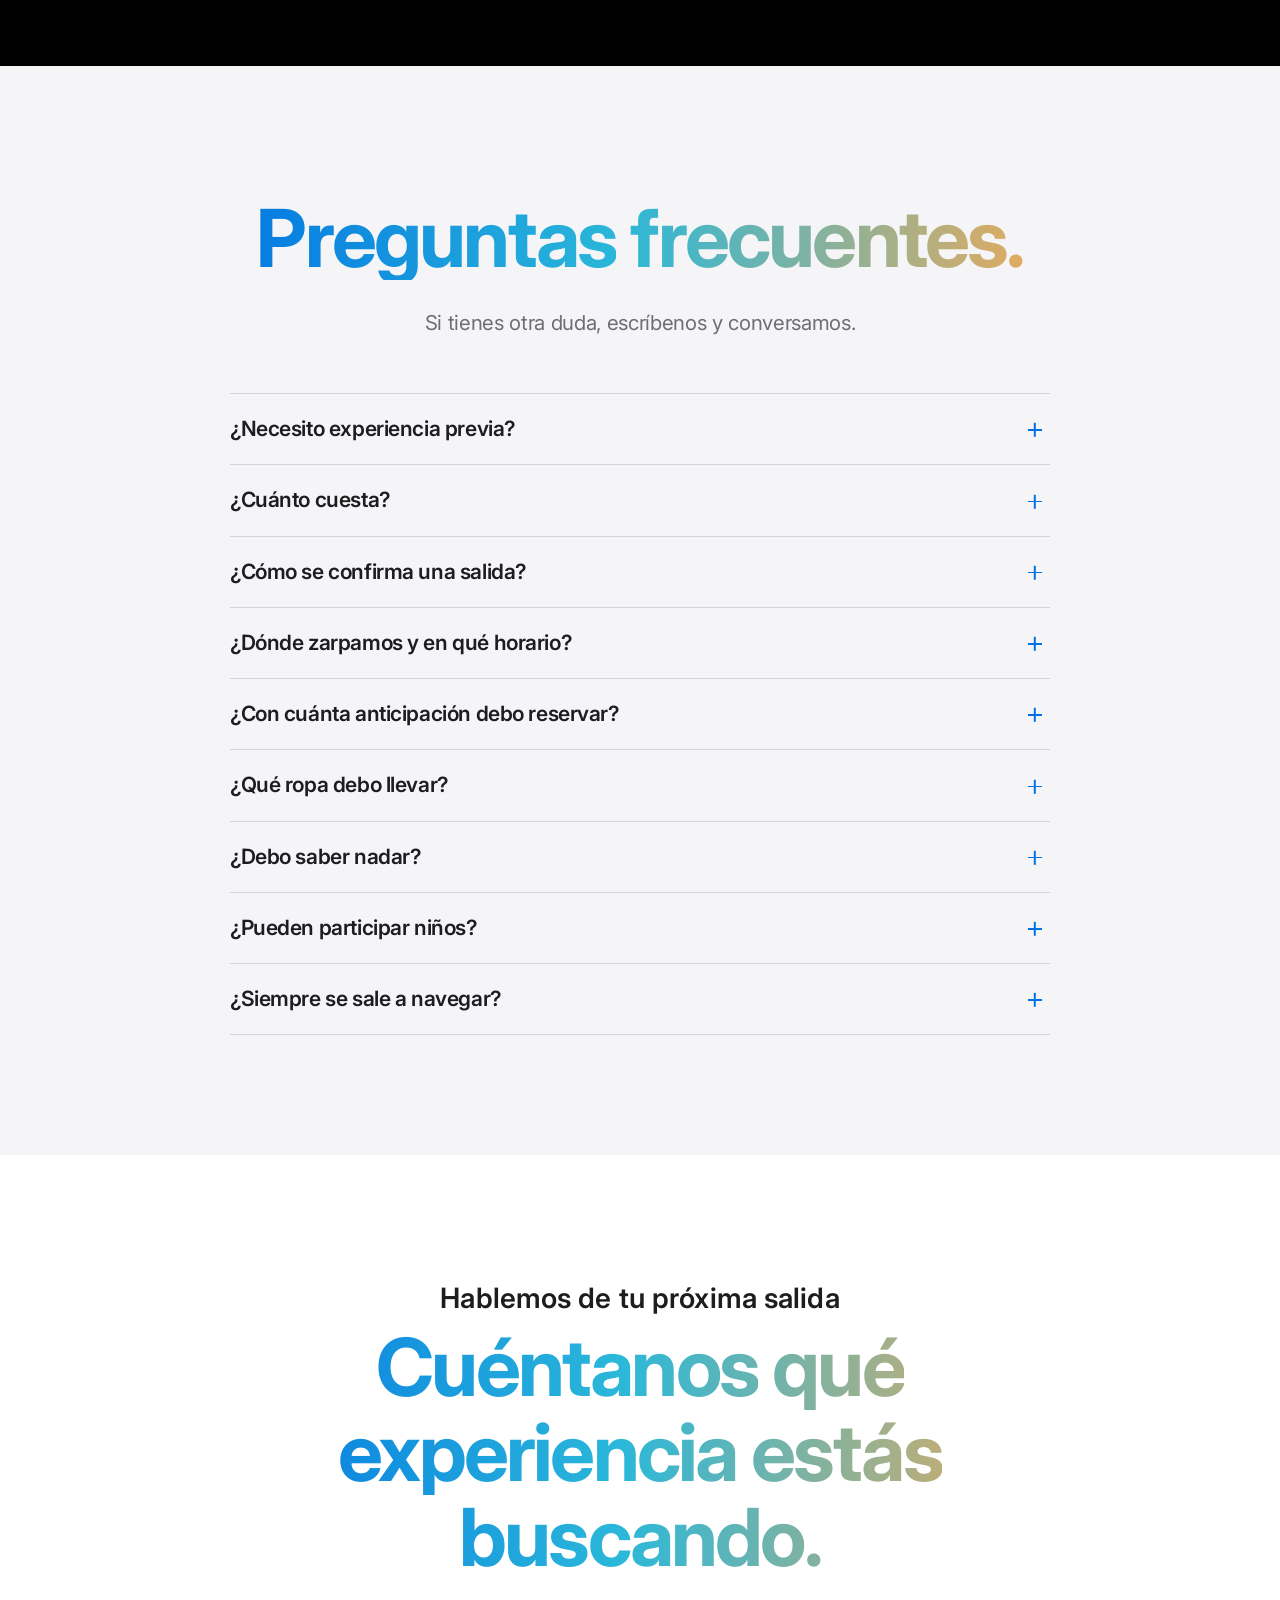
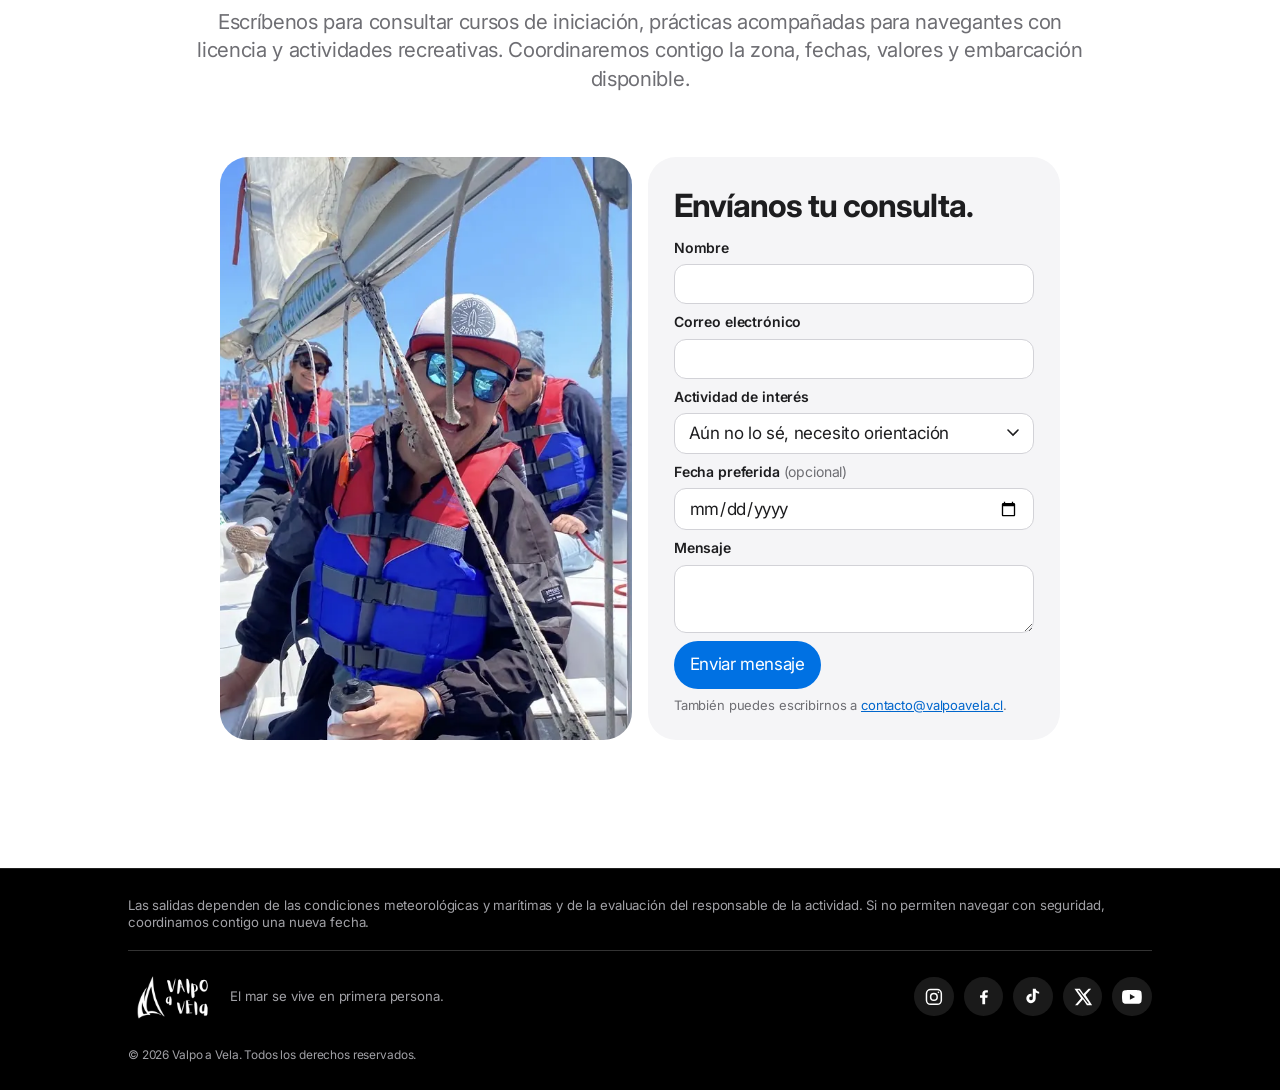
==== commit 17ee385a: "ver14.7-textos" ====
--- a/index.html
+++ b/index.html
@@ -1,6 +1,7 @@
 <!doctype html>
 <html lang="es">
   <head>
+    <meta charset="utf-8" />
     <!-- Google tag (gtag.js) -->
     <script
       async
@@ -14,7 +15,6 @@
       gtag("js", new Date());
       gtag("config", "G-HR84KEQXGP");
     </script>
-    <meta charset="utf-8" />
     <meta
       name="viewport"
       content="width=device-width, initial-scale=1, viewport-fit=cover"
@@ -50,7 +50,7 @@
       href="https://fonts.googleapis.com/css2?family=Inter:wght@400;500;600;700&display=swap"
       rel="stylesheet"
     />
-    <link rel="stylesheet" href="style.css" />
+    <link rel="stylesheet" href="style.css?v=20261126-carousel" />
     <title>Valpo a Vela | Clases de vela y paseos en Valparaíso</title>
     <link rel="canonical" href="https://valpoavela.cl/" />
     <meta
@@ -118,8 +118,8 @@
         }
       }
     </script>
-    <link rel="icon" type="image/png" sizes="64x64" href="fotos/favicon.png" />
-    <link rel="apple-touch-icon" href="fotos/favicon.png" />
+    <link rel="icon" type="image/png" href="fotos/favicon.png" />
+    <link rel="apple-touch-icon" href="fotos/apple-touch-icon.png" />
   </head>
   <body>
     <a class="skip" href="#contenido">Saltar al contenido</a>
@@ -171,13 +171,13 @@
         <div class="hero-text">
           <p class="eyebrow rv">El mar se vive en primera persona.</p>
           <h1 class="grad rv" style="--d: 1">
-            Clases de vela, paseos en velero y sesiones de pesca en Valparaíso.
+            Paseos en velero, clases de vela y salidas de pesca en Valparaíso.
           </h1>
           <p class="lede rv" style="--d: 2">
-            Sal a navegar en velero por la bahía con skipper a bordo. Aprende a
+            Sal a navegar en velero por la bahía con patrón a bordo. Aprende a
             maniobrar en sesiones de práctica privadas, o pasa una jornada de
-            pesca en alta mar. Tú eliges la experiencia y nosotros te guiamos en
-            la aventura.
+            pesca en alta bahía. Tú eliges la experiencia y nosotros te guiamos
+            en la aventura.
           </p>
           <p class="hero-links rv" style="--d: 3">
             <a class="pill" href="#actividades">Elegir mi experiencia</a>
@@ -209,9 +209,10 @@
             La experiencia es tuya.
           </p>
           <p class="lede center rv">
-            En Valpo a Vela te invitamos a descubrir el mar de una forma cercana
-            y participativa. Cada salida es una oportunidad para aprender,
-            practicar o simplemente disfrutar.
+            En Valpo a Vela navegas de verdad; cazas escotas, gobiernas a la
+            caña y lees el viento de la bahía. Si prefieres ir de crucero,
+            sueltas el timón y vas de derrota contemplativa. Formación, práctica
+            y recreo, siempre con chaleco, radio y Patrón calificado.
           </p>
         </section>
         <div
@@ -561,8 +562,8 @@
                   class="fcard-img"
                   src="fotos/pesca1.webp"
                   alt="Pasajera a bordo con el mar abierto de la bahía al fondo"
-                  width="768"
-                  height="1024"
+                  width="1656"
+                  height="2368"
                   loading="eager"
                   decoding="async"
                 />
@@ -643,44 +644,80 @@
             </p>
             <p class="meta">Hasta 6 pasajeros · Travesías y celebraciones</p>
           </article>
-          <article class="bcard bcard-con-ficha rv" style="--d: 1" id="embarcacion-raquero">
+          <article
+            class="bcard bcard-con-ficha rv"
+            style="--d: 1"
+            id="embarcacion-raquero"
+          >
             <h3>Raquero.</h3>
             <details class="barco-ficha">
               <summary>
                 <span class="barco-ver">Ver ficha técnica.</span>
                 <span class="barco-cerrar" aria-label="Cerrar ficha">×</span>
               </summary>
-              <div class="barco-caracteristicas" role="region" aria-labelledby="raquero-especificaciones" tabindex="0">
+              <div
+                class="barco-caracteristicas"
+                role="region"
+                aria-labelledby="raquero-especificaciones"
+                tabindex="0"
+              >
                 <h4 id="raquero-especificaciones">Especificaciones técnicas</h4>
                 <ul>
                   <li><strong>Eslora:</strong> 5,02 m</li>
                   <li><strong>Manga:</strong> 1,80 m</li>
                   <li><strong>Calado:</strong> 1,24 m</li>
                   <li><strong>Peso:</strong> 195 kg</li>
-                  <li><strong>Área de vela:</strong> Mayor de 8,2 m² con dos rizos, foque de 2,6 m², génova de 4,4 m² y spinnaker de 15,5 m².</li>
-                  <li><strong>Aparejo:</strong> Un mástil de 6,00 m, con estay, obenques y botavara. Vela mayor y foque o génova, con spinnaker y tangón</li>
-                  <li><strong>Capacidad:</strong> 5 personas (4 alumnos y 1 instructor)</li>
+                  <li>
+                    <strong>Área de vela:</strong> Mayor de 8,2 m² con dos
+                    rizos, foque de 2,6 m², génova de 4,4 m² y spinnaker de 15,5
+                    m².
+                  </li>
+                  <li>
+                    <strong>Aparejo:</strong> Un mástil de 6,00 m, con estay,
+                    obenques y botavara. Vela mayor y foque o génova, con
+                    spinnaker y tangón
+                  </li>
+                  <li>
+                    <strong>Capacidad:</strong> 5 personas (4 alumnos y 1
+                    instructor)
+                  </li>
                 </ul>
               </div>
             </details>
           </article>
-          <article class="bcard bcard-con-ficha rv" style="--d: 2" id="embarcacion-hansa">
+          <article
+            class="bcard bcard-con-ficha rv"
+            style="--d: 2"
+            id="embarcacion-hansa"
+          >
             <h3>Hansa 303.</h3>
             <details class="barco-ficha">
               <summary>
                 <span class="barco-ver">Ver ficha técnica.</span>
                 <span class="barco-cerrar" aria-label="Cerrar ficha">×</span>
               </summary>
-              <div class="barco-caracteristicas" role="region" aria-labelledby="hansa-especificaciones" tabindex="0">
+              <div
+                class="barco-caracteristicas"
+                role="region"
+                aria-labelledby="hansa-especificaciones"
+                tabindex="0"
+              >
                 <h4 id="hansa-especificaciones">Especificaciones técnicas</h4>
                 <ul>
                   <li><strong>Eslora:</strong> 3,03 m</li>
                   <li><strong>Manga:</strong> 1,35 m</li>
                   <li><strong>Calado:</strong> 1,0 m</li>
                   <li><strong>Peso:</strong> 55 kg + orza de 30 kg</li>
-                  <li><strong>Área de vela:</strong> 5,8 m² (reducible a 0,5 m²)</li>
-                  <li><strong>Mástiles:</strong> Mayor (sin obenques) 4,75 m / Foque (sin obenques) 2,85 m</li>
-                  <li><strong>Capacidad:</strong> Dos personas - hasta 160 kilos</li>
+                  <li>
+                    <strong>Área de vela:</strong> 5,8 m² (reducible a 0,5 m²)
+                  </li>
+                  <li>
+                    <strong>Mástiles:</strong> Mayor (sin obenques) 4,75 m /
+                    Foque (sin obenques) 2,85 m
+                  </li>
+                  <li>
+                    <strong>Capacidad:</strong> Dos personas - hasta 160 kilos
+                  </li>
                 </ul>
               </div>
             </details>
@@ -1400,6 +1437,6 @@
       </svg>
     </a>
 
-    <script src="script.js"></script>
+    <script src="script.js?v=20261126-carousel"></script>
   </body>
 </html>
--- a/style.css
+++ b/style.css
@@ -170,10 +170,10 @@
   height: var(--nav-h);
   background: transparent;
   box-shadow: none;
-  transition: background 0.3s var(--ease);
-}
-.nav.header-scrolled {
-  background: rgba(0, 0, 0, 0.92);
+}
+.nav.header-scrolled,
+.activity-page .nav {
+  background: #000;
 }
 .nav-in {
   height: 100%;
@@ -1262,9 +1262,6 @@
 }
 
 /* PÁGINAS DE ACTIVIDAD */
-.activity-page .nav {
-  background: rgba(0, 0, 0, 0.92);
-}
 .activity-content {
   width: min(100% - 2 * var(--pad), 1024px);
   margin-inline: auto;
@@ -1300,6 +1297,7 @@
   height: auto;
   aspect-ratio: 1 / 1;
   object-fit: cover;
+  background-color: var(--bg-2);
   border-radius: var(--radius);
   margin: 0 var(--activity-photo-gap) 12px 0;
 }
@@ -1540,6 +1538,16 @@
 }
 
 @media (min-width: 861px) {
+  .hl-track,
+  .track {
+    scroll-snap-type: none;
+    cursor: grab;
+    user-select: none;
+  }
+  :is(.hl-track, .track).is-dragging,
+  :is(.hl-track, .track).is-dragging * {
+    cursor: grabbing;
+  }
   .activity-page main {
     --activity-text-scale: 0.9;
   }
@@ -1756,10 +1764,10 @@
     display: block;
   }
   #actividades .track {
-    --card-width: calc(min(86vw, 640px) * 0.82 * 1.02);
+    --card-width: calc(min(86vw, 640px) * 0.82 * 1.02 * 1.05);
   }
   #capella .track {
-    --card-width: calc(min(88vw, 1024px) * 0.82);
+    --card-width: calc(min(88vw, 1024px) * 0.82 * 1.05);
   }
   .hl-track,
   .track {
@@ -1799,6 +1807,7 @@
     text-align: left;
   }
   .specs {
+    width: calc(min(100% - 2 * var(--pad), 1024px) * 0.82 * 1.05);
     grid-template-columns: repeat(2, 1fr);
   }
   .boat-grid,
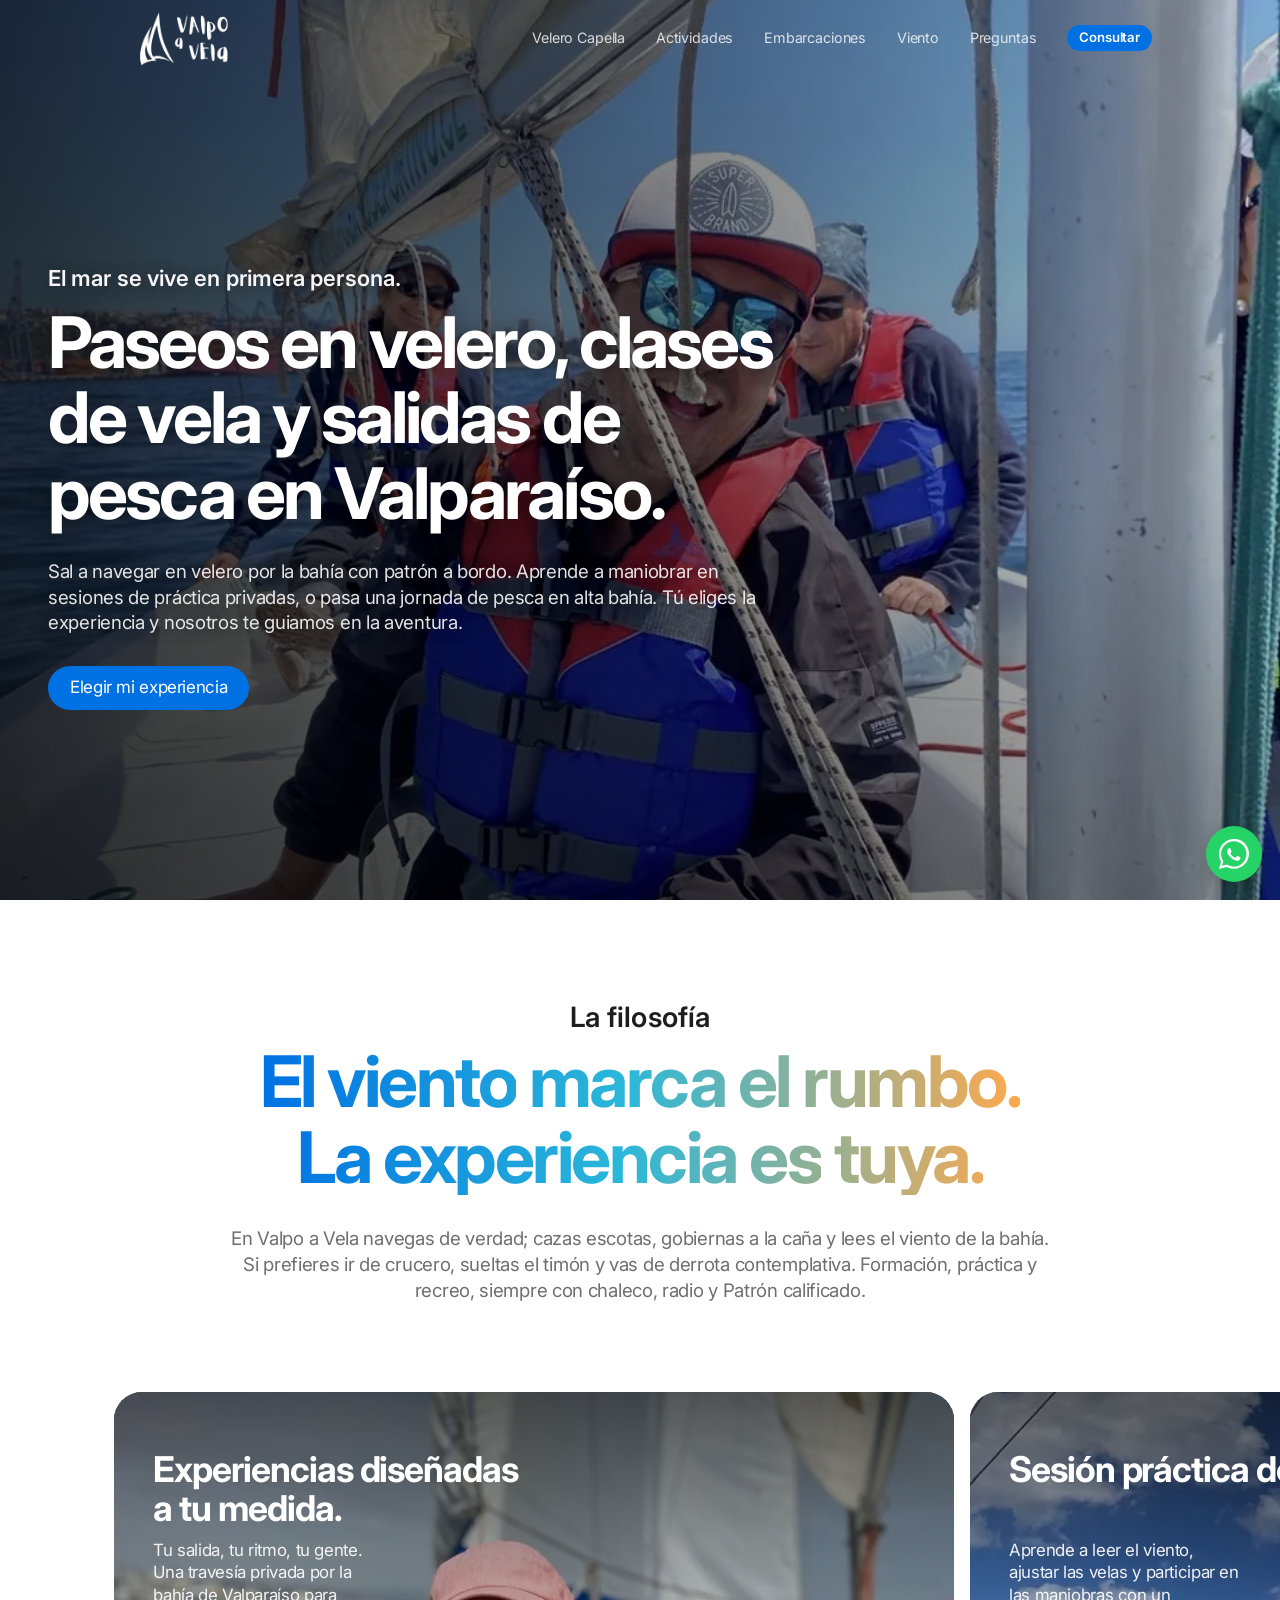
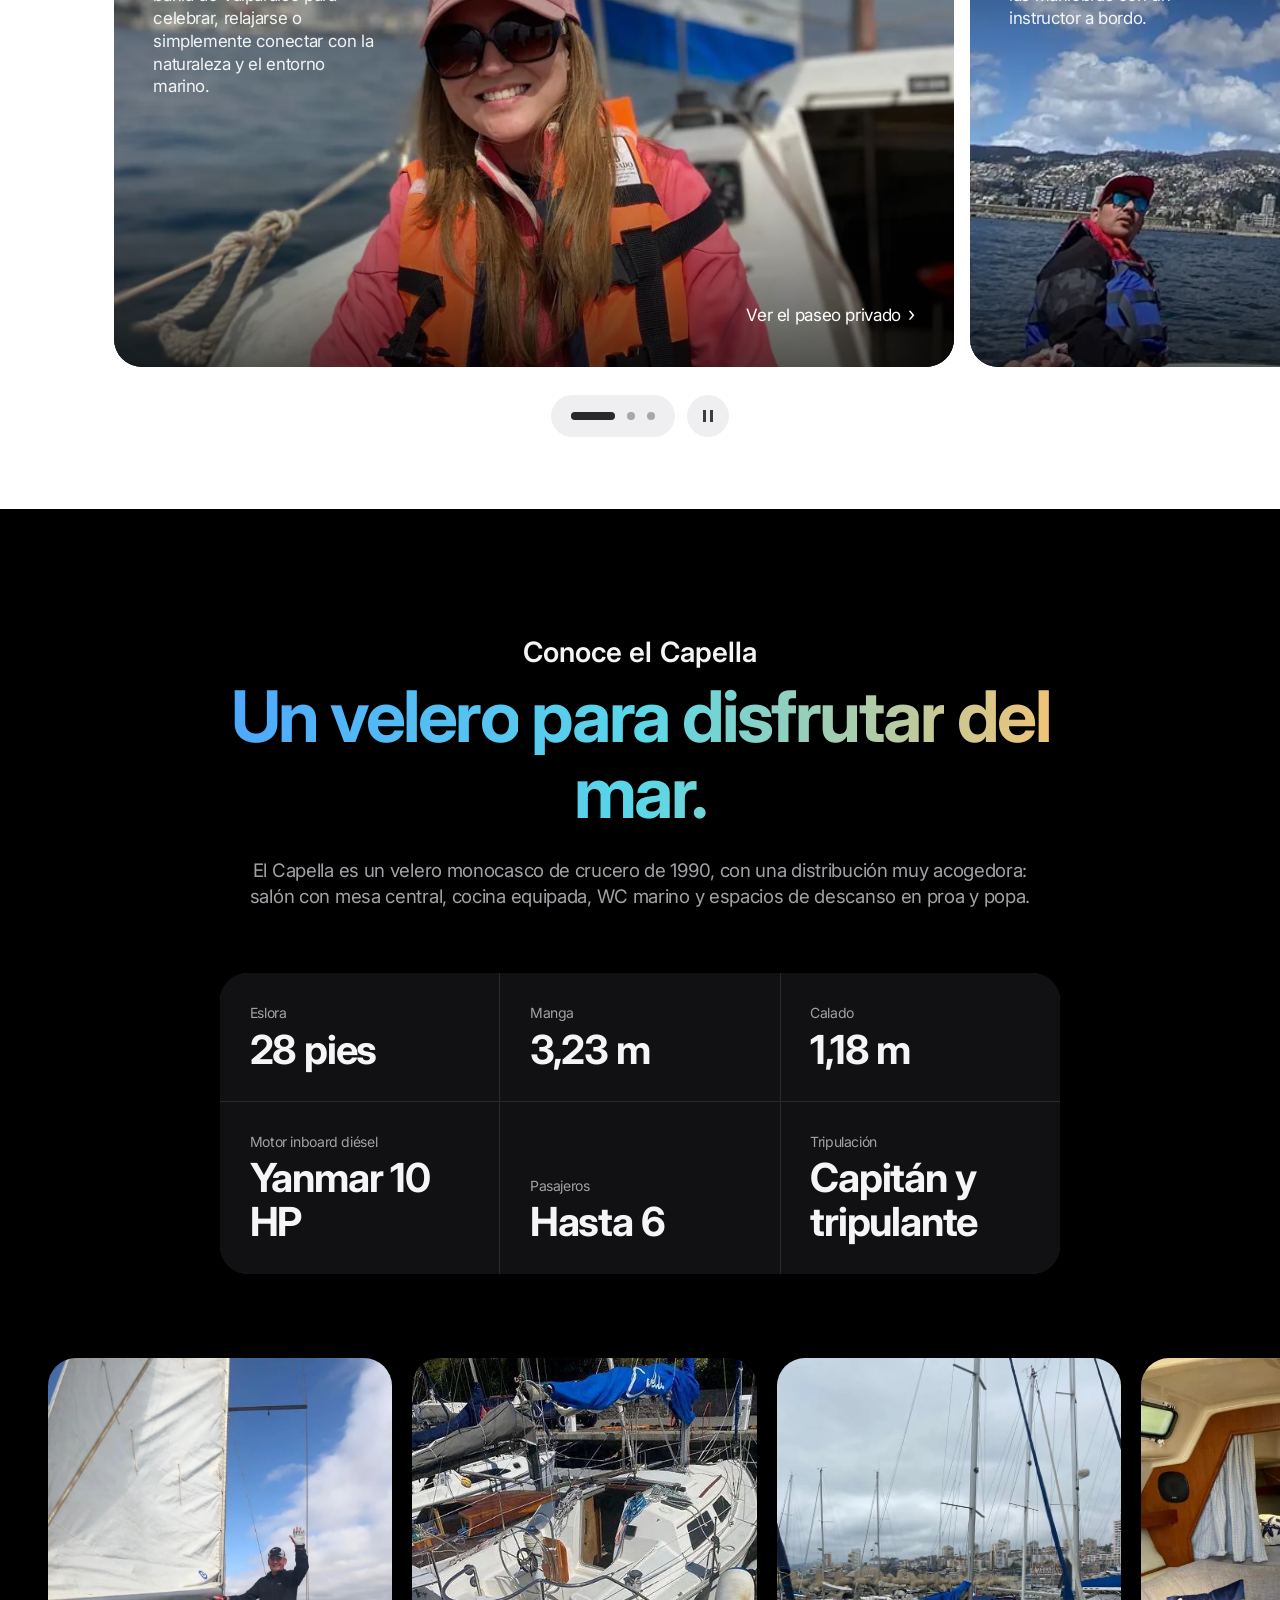
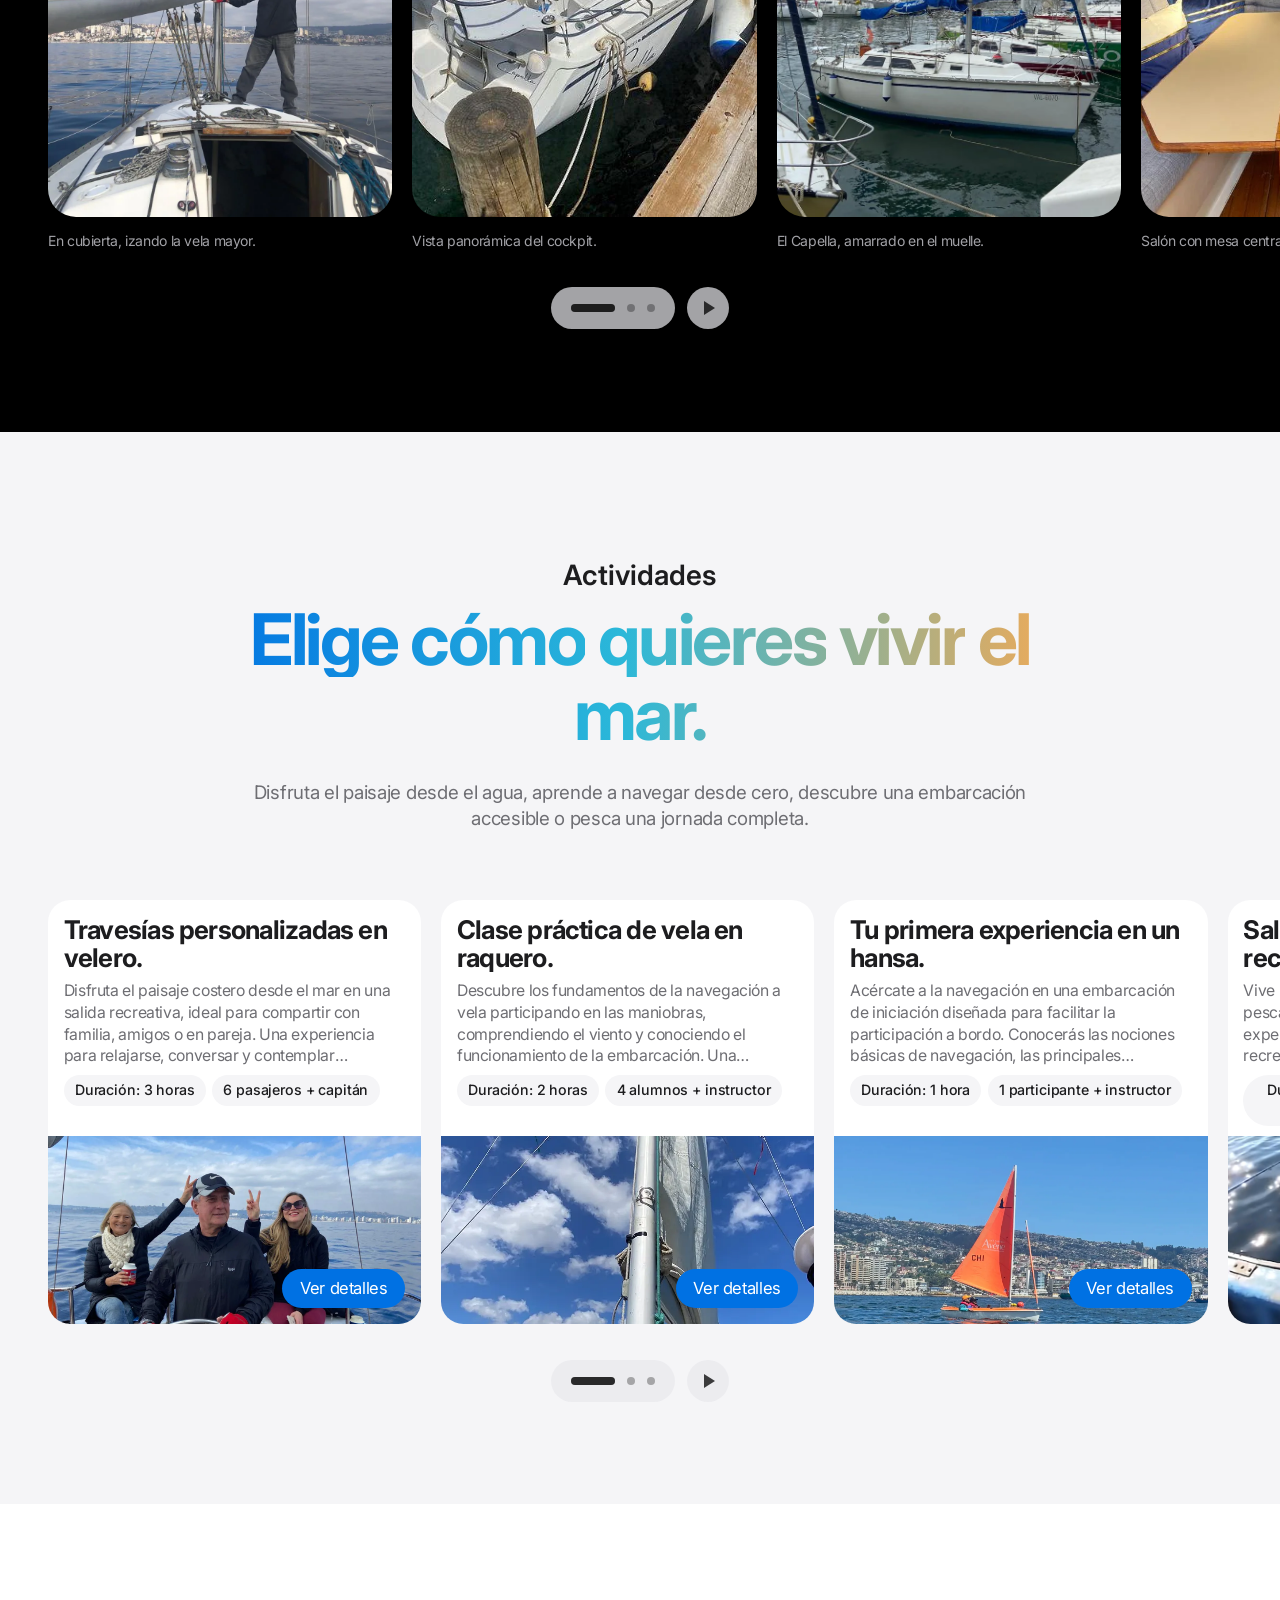
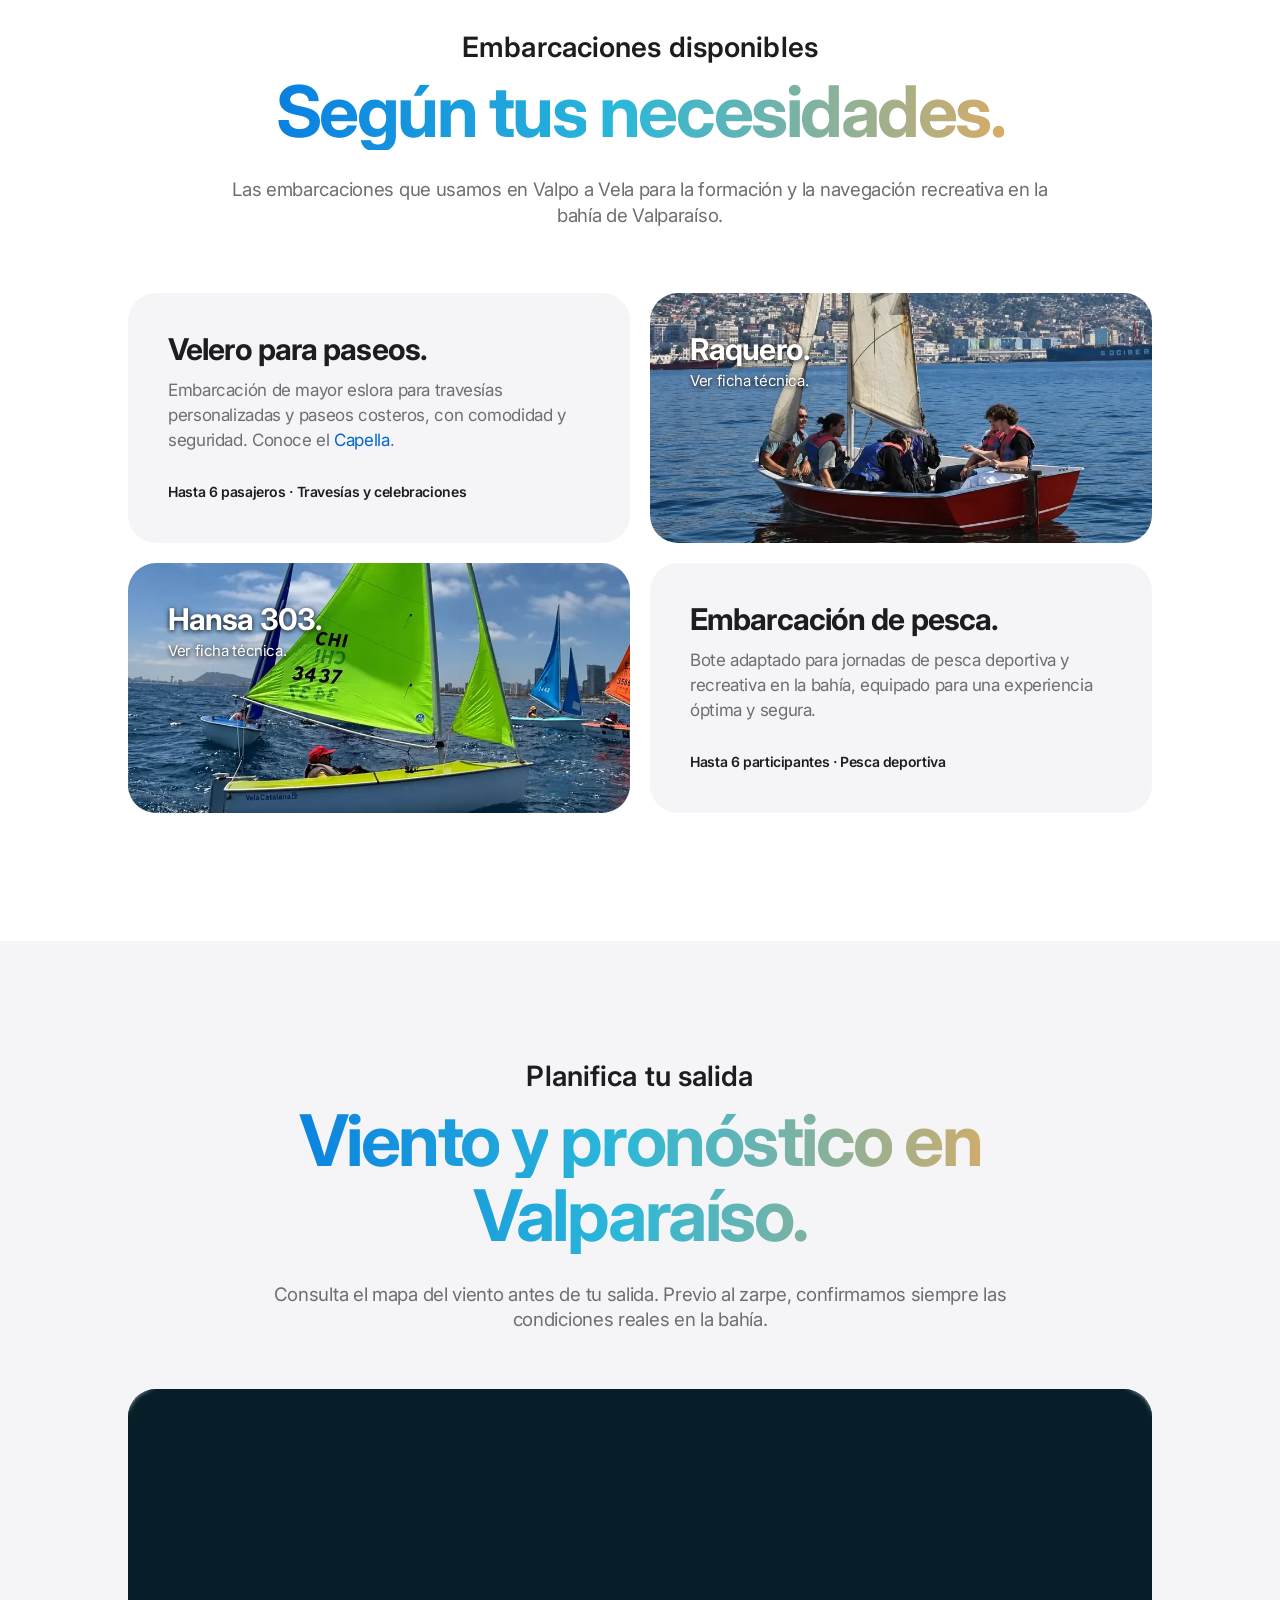
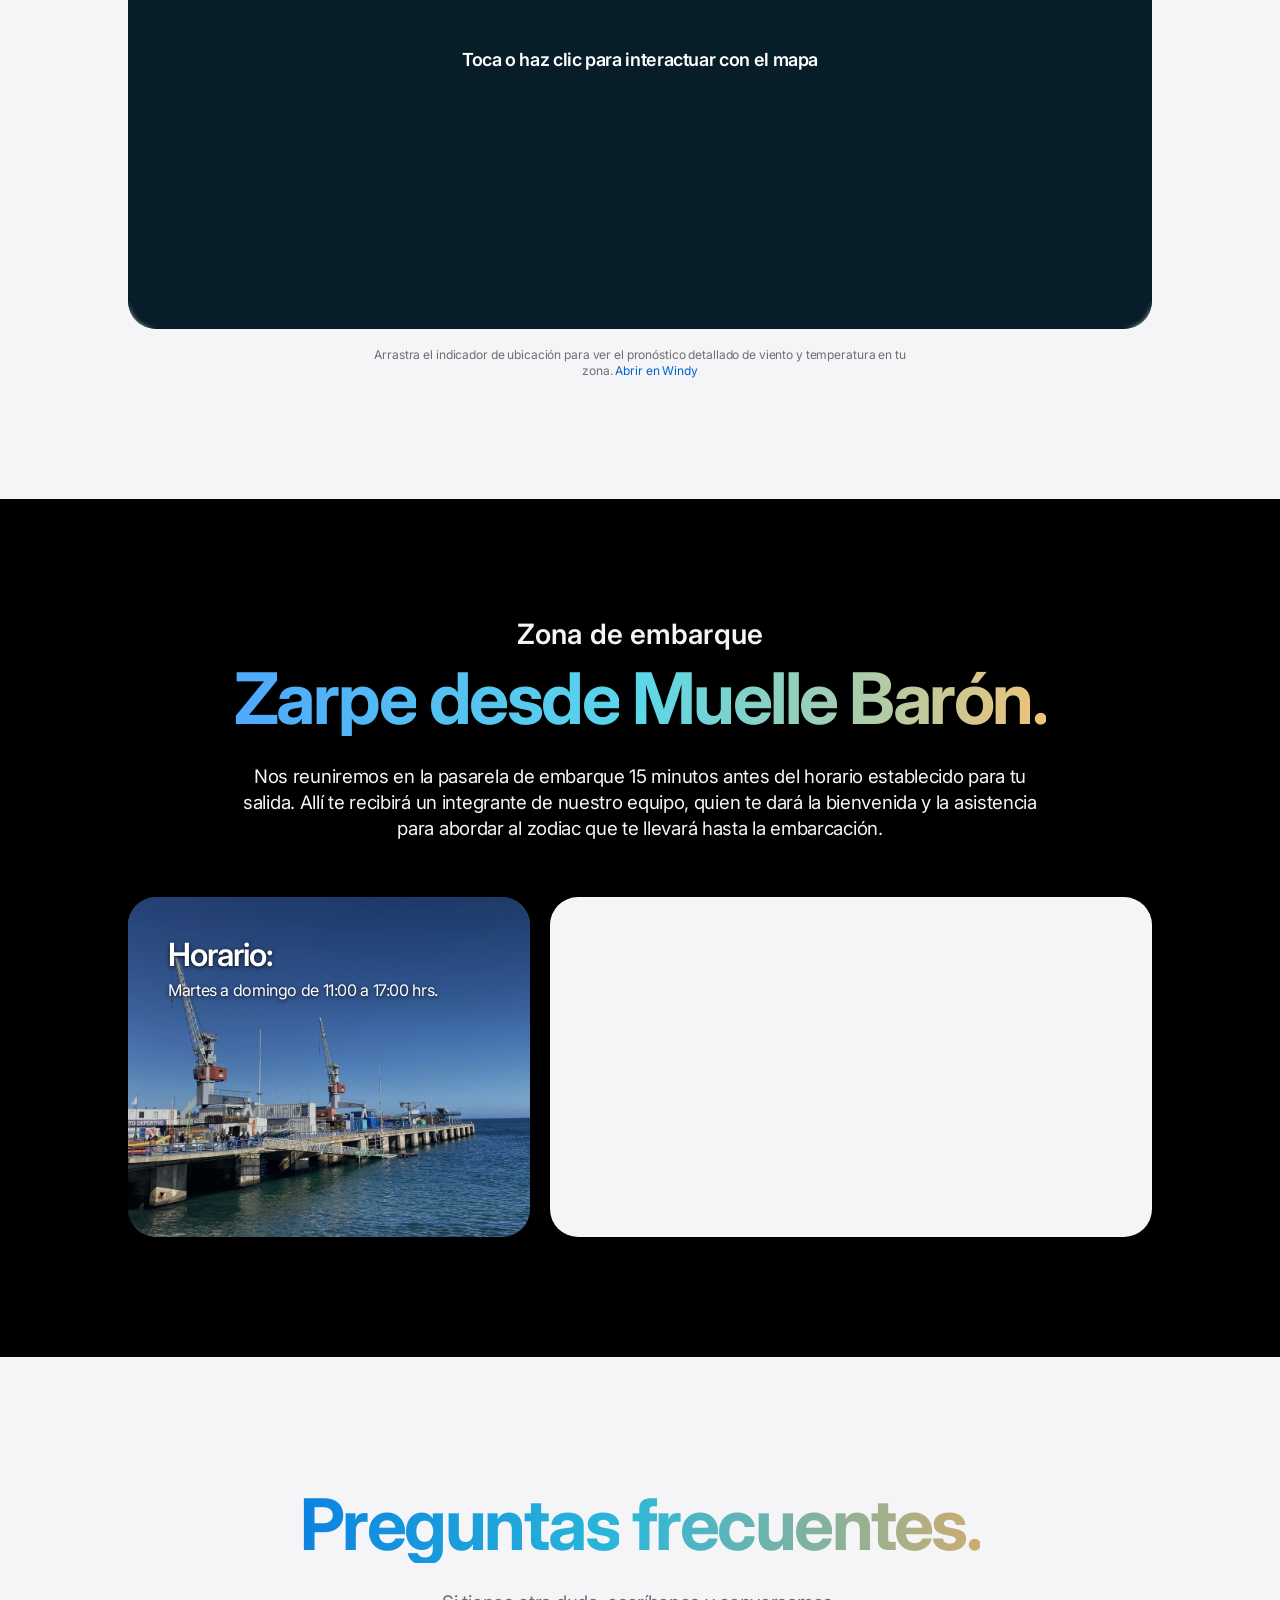
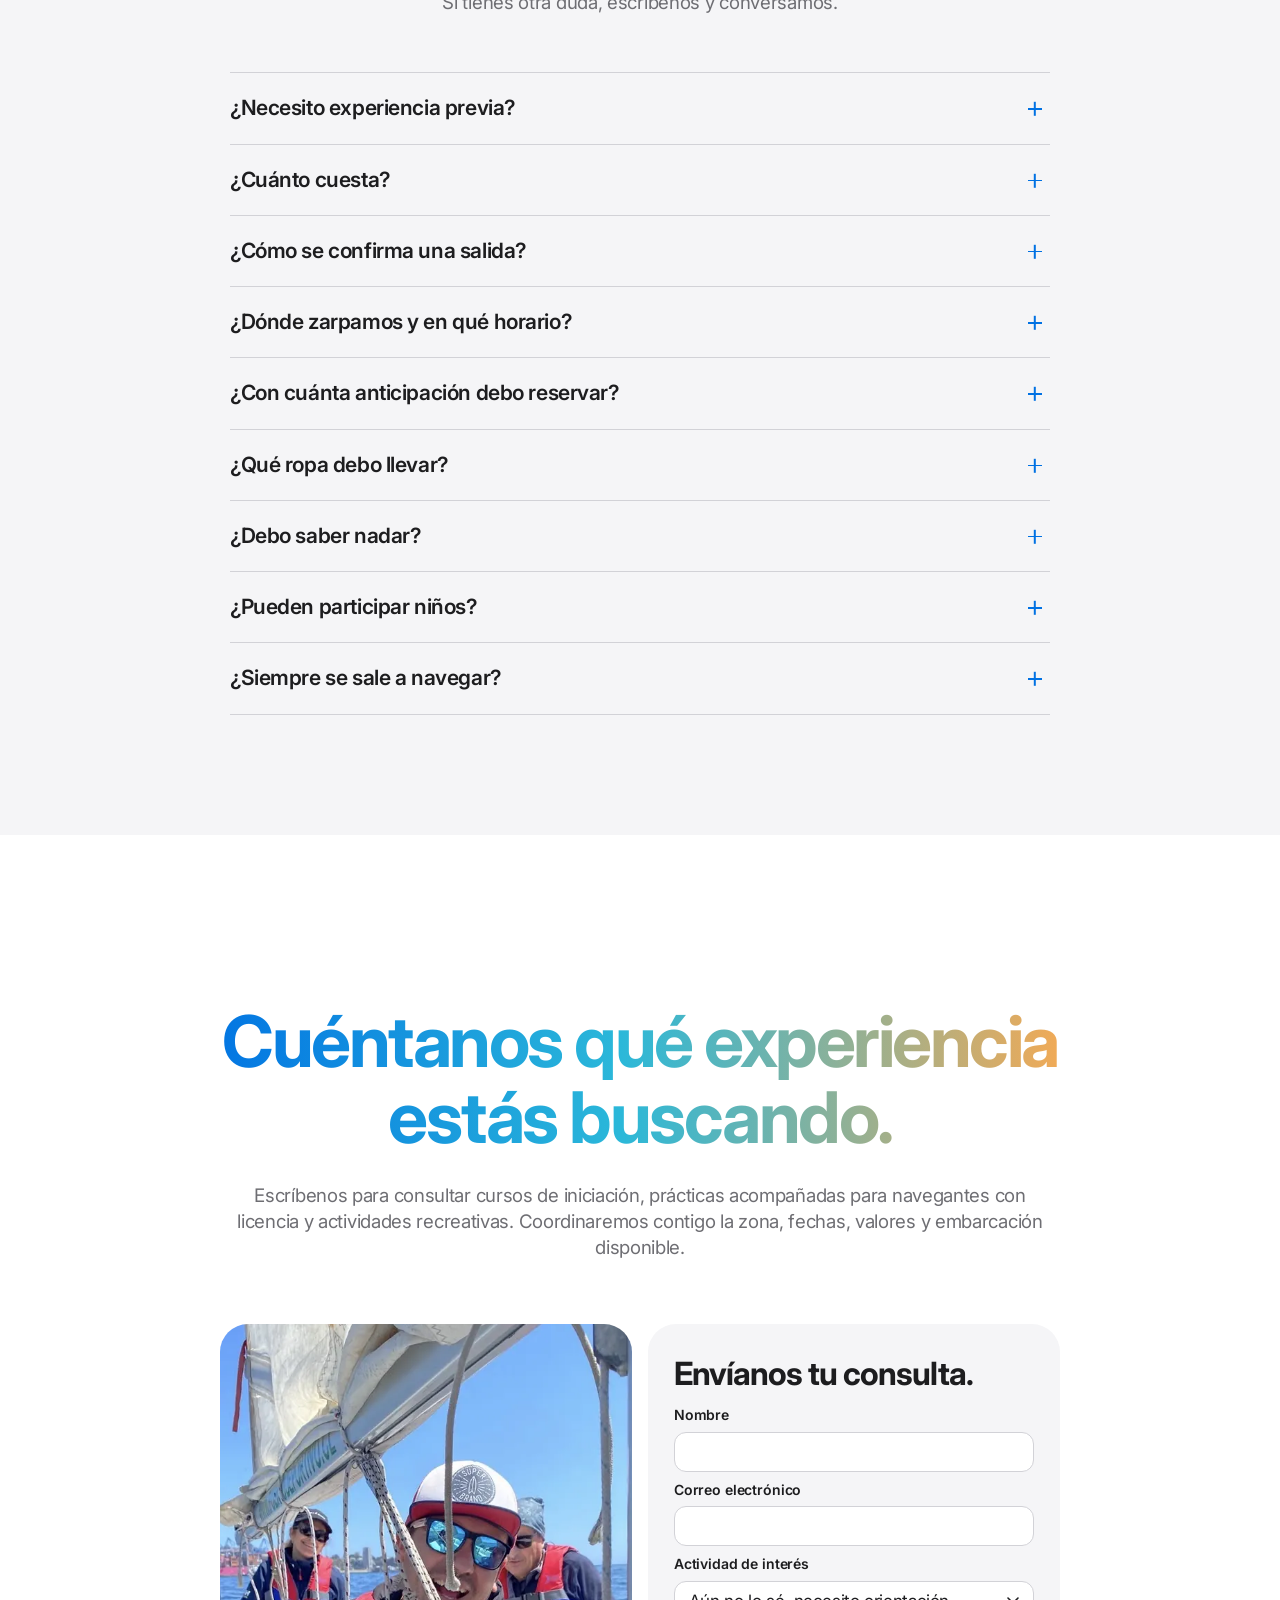
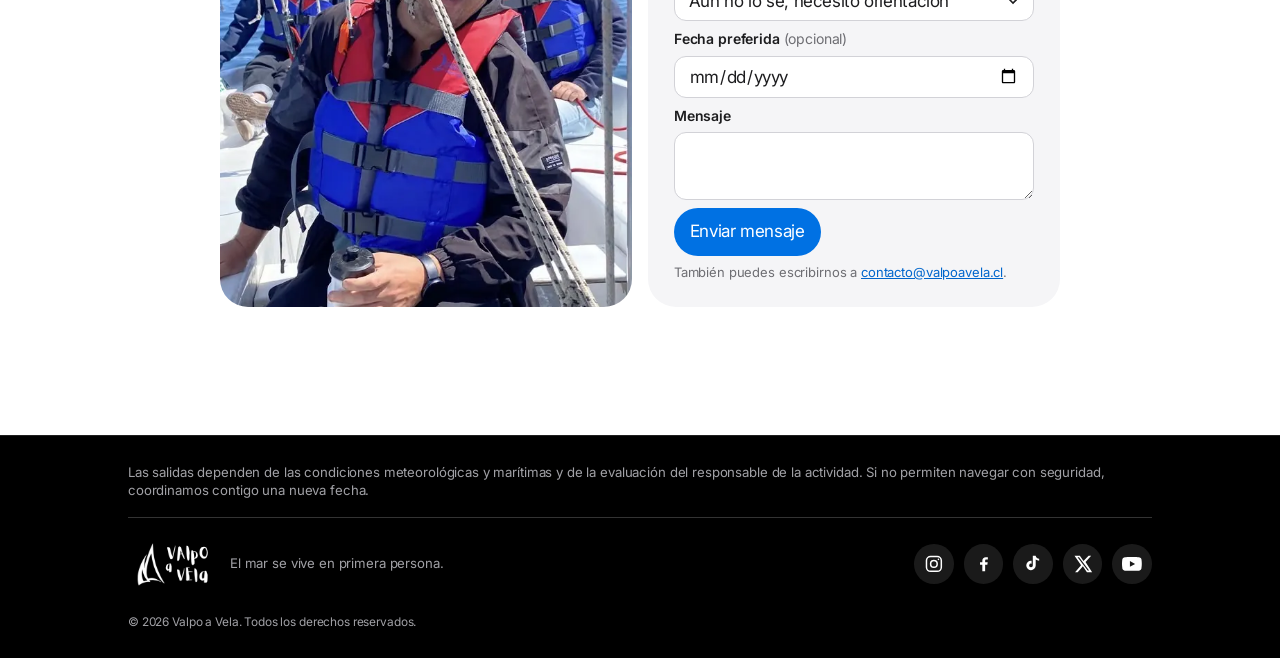
==== commit 597a1861: "ver14.9-tarj-activ-tamaño" ====
--- a/index.html
+++ b/index.html
@@ -448,8 +448,8 @@
                   Valparaíso desde otra perspectiva.
                 </p>
                 <ul class="chips">
-                  <li>Duración mínima: 3 horas</li>
-                  <li>Hasta 6 pasajeros + capitán</li>
+                  <li>Duración: 3 horas</li>
+                  <li>6 pasajeros + capitán</li>
                 </ul>
               </div>
               <div class="fcard-media">
@@ -482,8 +482,8 @@
                   para dar tus primeros pasos en el mar.
                 </p>
                 <ul class="chips">
-                  <li>Duración mínima: 2 horas</li>
-                  <li>4 personas + instructor</li>
+                  <li>Duración: 2 horas</li>
+                  <li>4 alumnos + instructor</li>
                 </ul>
               </div>
               <div class="fcard-media">
@@ -511,11 +511,9 @@
                 <h3>Tu primera experiencia en un hansa.</h3>
                 <p>
                   Acércate a la navegación en una embarcación de iniciación
-                  diseñada para facilitar la participación a bordo. Con un
-                  instructor y un participante, conocerás las nociones básicas
-                  de navegación, las principales maniobras y el funcionamiento
-                  de un velero. Una experiencia personalizada, con especial
-                  atención a la accesibilidad.
+                  diseñada para facilitar la participación a bordo. Conocerás
+                  las nociones básicas de navegación, las principales maniobras
+                  y el funcionamiento básico de un velero.
                 </p>
                 <ul class="chips">
                   <li>Duración: 1 hora</li>
@@ -553,7 +551,7 @@
                   previamente.
                 </p>
                 <ul class="chips">
-                  <li>Salidas de 3 o 5 horas</li>
+                  <li>Duración: 3 o 5 horas</li>
                   <li>Salidas privadas y grupales</li>
                 </ul>
               </div>
@@ -587,7 +585,7 @@
                   salir a navegar con seguridad.
                 </p>
                 <ul class="chips">
-                  <li>Para navegantes con licencia</li>
+                  <li>Duración: 3 o 6 horas</li>
                   <li>Práctica personalizada</li>
                 </ul>
               </div>
--- a/style.css
+++ b/style.css
@@ -1740,6 +1740,99 @@
 }
 
 /* 16. RESPONSIVE */
+@media (min-width: 1024px) and (hover: hover) and (pointer: fine) {
+  :root {
+    --section-title-size: clamp(48px, 5.56vw, 80px);
+    --section-description-size: clamp(17px, 1.46vw, 21px);
+    --activity-card-title-size: clamp(25px, 2.223vw, 32px);
+  }
+  .hero .grad {
+    font-size: min(var(--section-title-size), max(48px, 8.89svh));
+  }
+  #actividades .track {
+    --activity-card-scale: 0.8;
+    --activity-card-text-increase: 3px;
+    --activity-card-height: 412px;
+    --card-width: calc(clamp(420px, 36.45vw, 524.8px) * var(--activity-card-scale));
+    min-block-size: calc(var(--activity-card-height) + 12px);
+    grid-template-rows: auto auto auto minmax(150px, 1fr);
+  }
+  #actividades .fcard {
+    border-radius: calc(var(--radius) * var(--activity-card-scale));
+  }
+  #actividades .fcard-body {
+    padding: calc(19.68px * var(--activity-card-scale))
+      calc(19.68px * var(--activity-card-scale))
+      calc(11.48px * var(--activity-card-scale));
+    gap: calc(9.84px * var(--activity-card-scale));
+  }
+  #actividades .fcard h3 {
+    font-size: calc(
+      var(--activity-card-title-size) * var(--activity-card-scale) + var(--activity-card-text-increase)
+    );
+  }
+  #actividades :is(.fcard h3, .chips li) {
+    display: -webkit-box;
+    overflow: hidden;
+    -webkit-box-orient: vertical;
+    -webkit-line-clamp: 2;
+    line-clamp: 2;
+  }
+  #actividades .fcard-body > p {
+    font-size: calc(16px * var(--activity-card-scale) + var(--activity-card-text-increase));
+  }
+  #actividades .chips {
+    gap: calc(8px * var(--activity-card-scale));
+    min-inline-size: 0;
+  }
+  #actividades .chips li {
+    font-size: calc(14px * var(--activity-card-scale) + var(--activity-card-text-increase));
+    padding: calc(6px * var(--activity-card-scale))
+      calc(clamp(6px, 2vw, 14px) * var(--activity-card-scale));
+  }
+  #actividades .fcard-media {
+    height: auto;
+  }
+  #actividades .fcard-img {
+    position: absolute;
+    inset: 0;
+  }
+  #actividades .fcard-details {
+    font-size: calc(17px * var(--activity-card-scale) + var(--activity-card-text-increase));
+    padding: calc(12px * var(--activity-card-scale))
+      calc(22px * var(--activity-card-scale));
+    right: calc(20px * var(--activity-card-scale));
+    bottom: calc(20px * var(--activity-card-scale));
+  }
+  .hl-card {
+    max-height: max(345px, 63.96vh);
+  }
+  .hl-text h3 {
+    font-size: clamp(28px, 2.778vw, 40px);
+  }
+  .hl-text p {
+    font-size: clamp(16px, 1.32vw, 19px);
+  }
+
+  /* La vista de referencia conserva sus saltos y el resumen de tres líneas. */
+  @media not all and (width: 1440px) and (height: 900px) {
+    #actividades .track {
+      --activity-card-height: clamp(417px, calc(373px + 4vw), 430px);
+    }
+    .hl-text > h3 {
+      max-inline-size: 520px;
+      min-block-size: 2.2em;
+    }
+    .hl-title-charter-start {
+      white-space: normal;
+    }
+    #actividades .fcard-body > p {
+      -webkit-line-clamp: 4;
+      line-clamp: 4;
+    }
+  }
+}
+
 @media (max-width: 860px) {
   .hl-track {
     --card-width: 90vw;
